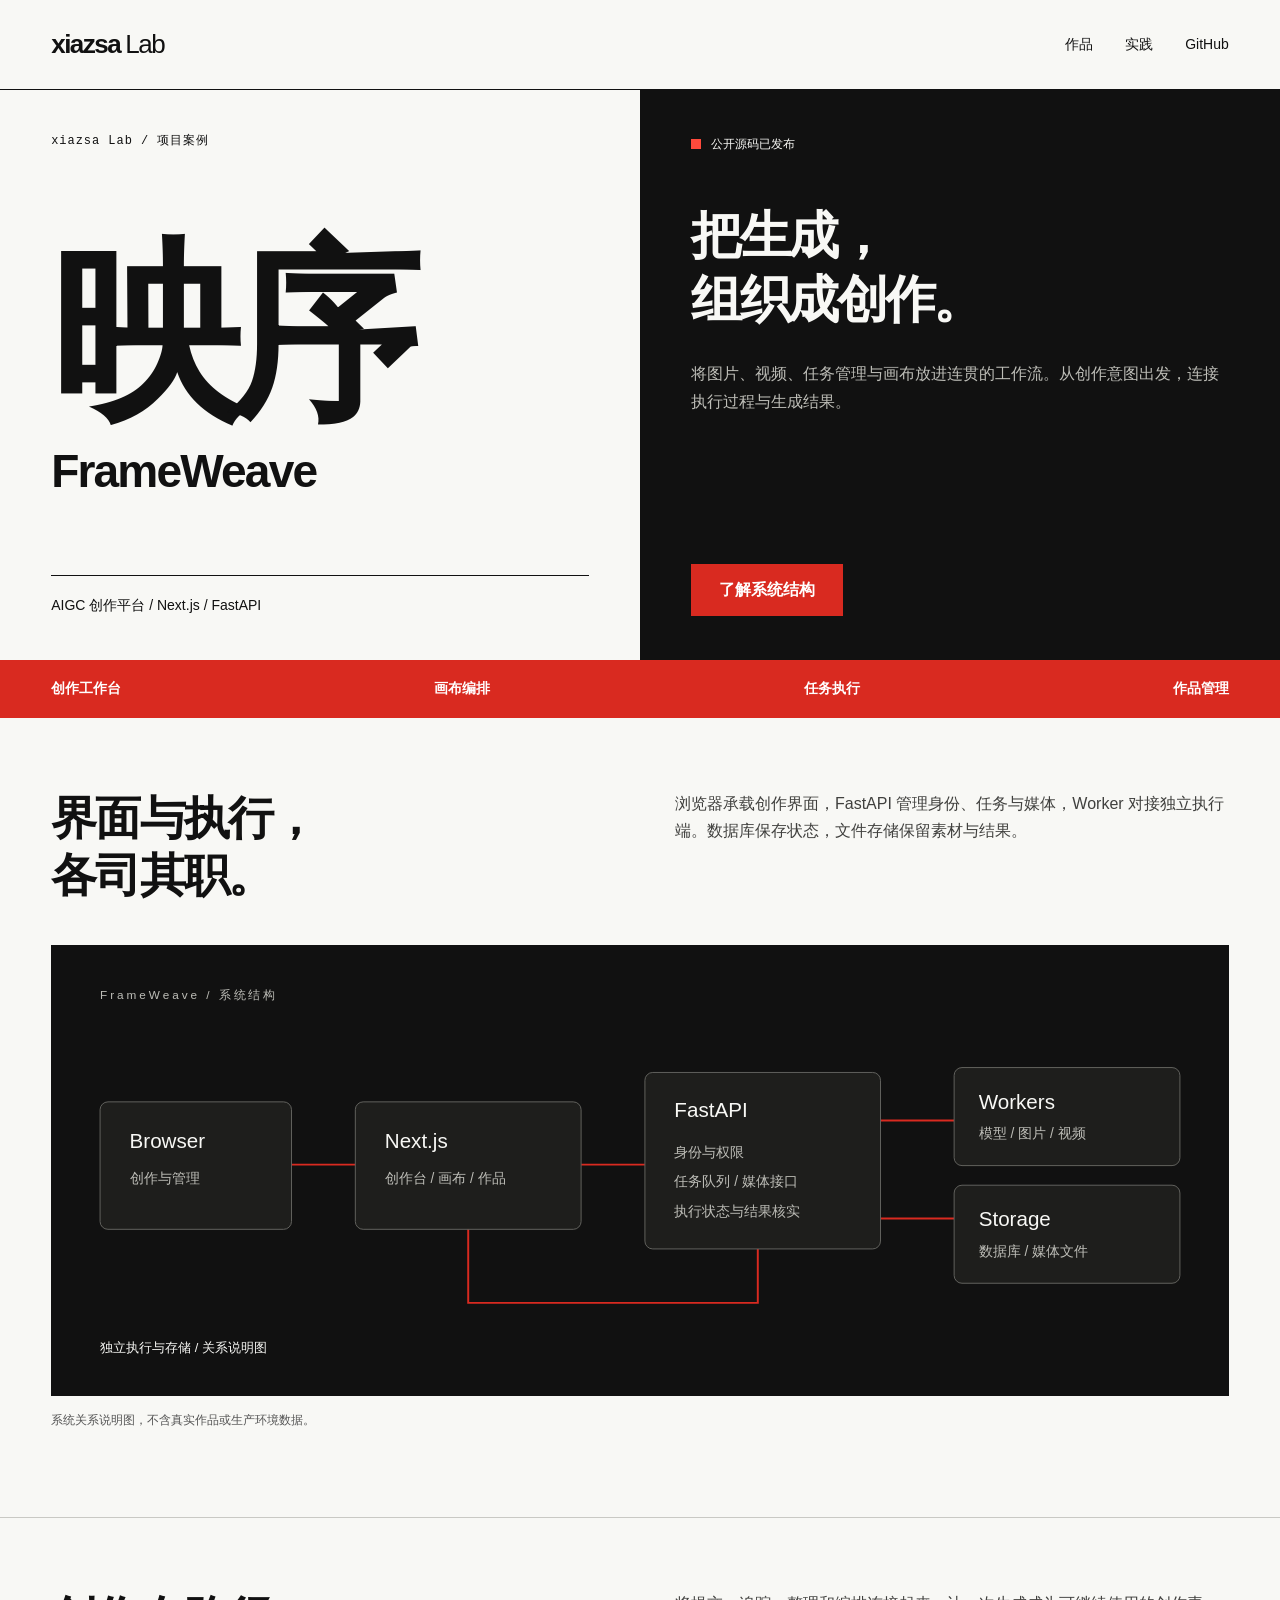
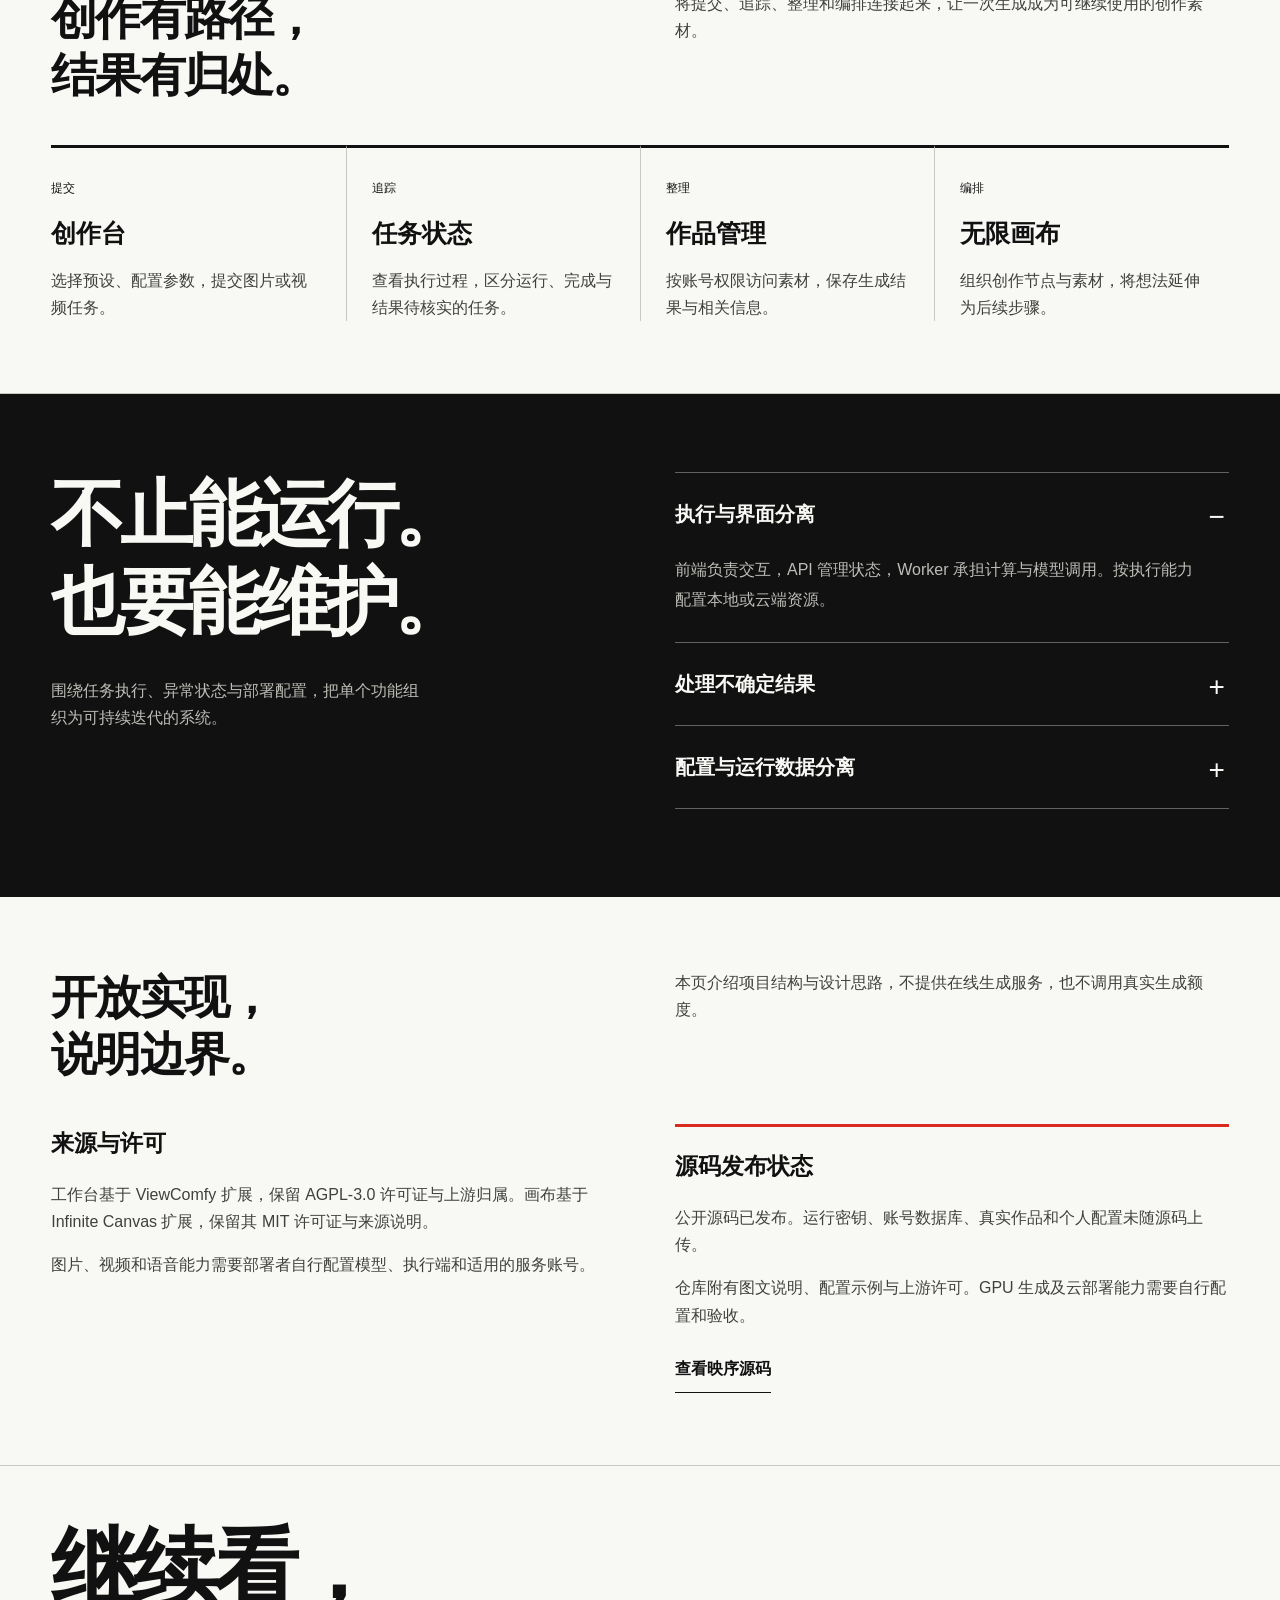
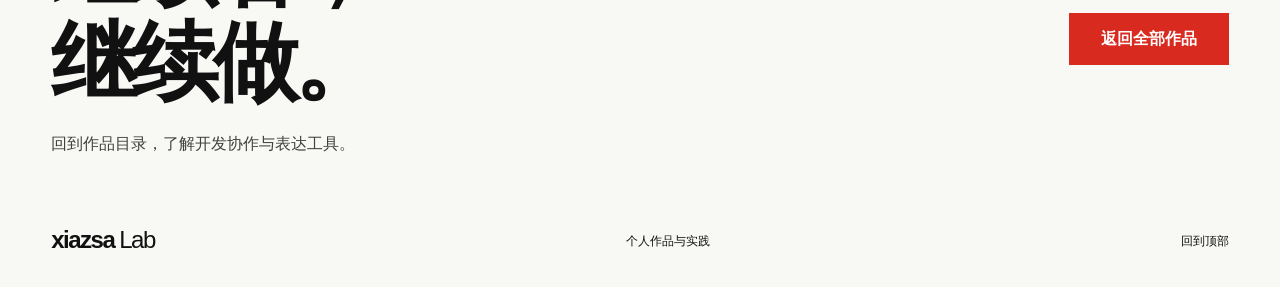
==== frameweave.html @ 294311ac "Build consistent black-and-white portfolio and FrameWeave case study" ====
<!doctype html><html lang="zh-CN"><head><meta charset="utf-8"><meta name="viewport" content="width=device-width,initial-scale=1"><title>映序 FrameWeave — xiazsa Lab</title><meta name="description" content="映序 FrameWeave：连接工作台、画布、任务队列与 Worker 的 AIGC 创作平台。"><meta name="theme-color" content="#111111"><link rel="icon" href="assets/mark.svg"><link rel="stylesheet" href="style.css"></head><body id="top"><a class="skip" href="#main">跳到项目正文</a><header><a class="brand" href="index.html" aria-label="xiazsa Lab 首页">xiazsa<span>Lab</span></a><nav aria-label="主导航"><a href="index.html#projects">作品</a><a href="index.html#practice">实践</a><a class="optional" href="https://github.com/xiazsa">GitHub</a></nav></header><main id="main">
<section class="case-hero"><div class="case-title"><div class="micro">xiazsa Lab / 项目案例</div><h1>映序<span>FrameWeave</span></h1><div class="case-facts">AIGC 创作平台 / Next.js / FastAPI</div></div><div class="case-copy"><div class="signal">公开源码已发布</div><h2>把生成，<br>组织成创作。</h2><p>将图片、视频、任务管理与画布放进连贯的工作流。从创作意图出发，连接执行过程与生成结果。</p><a class="cta" href="#architecture">了解系统结构</a></div></section>
<div class="ticker" aria-label="平台模块"><span>创作工作台</span><span>画布编排</span><span>任务执行</span><span>作品管理</span></div>
<section class="case-section" id="architecture"><div class="case-heading"><h2>界面与执行，<br>各司其职。</h2><p>浏览器承载创作界面，FastAPI 管理身份、任务与媒体，Worker 对接独立执行端。数据库保存状态，文件存储保留素材与结果。</p></div><figure class="architecture"><img src="assets/architecture.svg" width="1200" height="460" alt="浏览器与工作台连接 FastAPI；API 管理身份和任务，独立 Worker 执行生成，数据库与文件保存状态和结果。"><div class="architecture-mobile"><strong>浏览器与工作台</strong><span>创作交互</span><strong>FastAPI</strong><span>身份权限、任务状态与媒体接口</span><strong>Worker</strong><span>独立执行生成任务</span><strong>数据库与文件存储</strong><span>保存状态、素材与结果</span></div><figcaption>系统关系说明图，不含真实作品或生产环境数据。</figcaption></figure></section>
<section class="case-section"><div class="case-heading"><h2>创作有路径，<br>结果有归处。</h2><p>将提交、追踪、整理和编排连接起来，让一次生成成为可继续使用的创作素材。</p></div><div class="flow"><article><small>提交</small><h3>创作台</h3><p>选择预设、配置参数，提交图片或视频任务。</p></article><article><small>追踪</small><h3>任务状态</h3><p>查看执行过程，区分运行、完成与结果待核实的任务。</p></article><article><small>整理</small><h3>作品管理</h3><p>按账号权限访问素材，保存生成结果与相关信息。</p></article><article><small>编排</small><h3>无限画布</h3><p>组织创作节点与素材，将想法延伸为后续步骤。</p></article></div></section>
<section class="practice" id="practice"><div><h2>不止能运行。<br>也要能维护。</h2><p class="intro">围绕任务执行、异常状态与部署配置，把单个功能组织为可持续迭代的系统。</p></div><div class="practice-list"><details open><summary>执行与界面分离</summary><p>前端负责交互，API 管理状态，Worker 承担计算与模型调用。按执行能力配置本地或云端资源。</p></details><details><summary>处理不确定结果</summary><p>网络中断不代表任务没有执行。对于结果不明确的任务，保留状态供核实，避免盲目重复生成。</p></details><details><summary>配置与运行数据分离</summary><p>以独立配置、数据库与素材存储建立平台实例。公开源代码不携带生产环境的密钥、账号或真实作品。</p></details></div></section>
<section class="case-section"><div class="case-heading"><h2>开放实现，<br>说明边界。</h2><p>本页介绍项目结构与设计思路，不提供在线生成服务，也不调用真实生成额度。</p></div><div class="scope"><div><h3>来源与许可</h3><p>工作台基于 ViewComfy 扩展，保留 AGPL-3.0 许可证与上游归属。画布基于 Infinite Canvas 扩展，保留其 MIT 许可证与来源说明。</p><p>图片、视频和语音能力需要部署者自行配置模型、执行端和适用的服务账号。</p></div><div class="notice"><h3>源码发布状态</h3><p>公开源码已发布。运行密钥、账号数据库、真实作品和个人配置未随源码上传。</p><p>仓库附有图文说明、配置示例与上游许可。GPU 生成及云部署能力需要自行配置和验收。</p><a class="project-link" href="https://github.com/xiazsa/frameweave">查看映序源码</a></div></div></section>
<section class="contact"><div class="contact-top"><div><h2>继续看，<br>继续做。</h2><p>回到作品目录，了解开发协作与表达工具。</p></div><a class="cta" href="index.html#projects">返回全部作品</a></div></section></main><footer class="case-footer"><a class="brand" href="index.html">xiazsa<span>Lab</span></a><span>个人作品与实践</span><a href="#top">回到顶部</a></footer></body></html>
---- style.css ----
:root{--ink:#111;--paper:#f8f8f5;--red:#d92a20;--rule:#c9c9c4}*{box-sizing:border-box}html{scroll-behavior:smooth;scroll-padding-top:20px}body{margin:0;background:var(--paper);color:var(--ink);font-family:Arial,"Microsoft YaHei","PingFang SC",sans-serif;font-size:16px;line-height:1.7}a{color:inherit;text-decoration:none}button,summary,a{-webkit-tap-highlight-color:transparent}a:focus-visible,summary:focus-visible{outline:3px solid var(--red);outline-offset:5px}a:hover{text-decoration:underline;text-underline-offset:5px}::selection{background:var(--red);color:#fff}.skip{position:absolute;top:-100px;left:16px;background:#fff;padding:12px;z-index:10}.skip:focus{top:10px}header{display:flex;align-items:center;justify-content:space-between;height:90px;padding:0 4%;border-bottom:1px solid var(--ink)}.brand{font-size:26px;letter-spacing:-1.5px;font-weight:800;display:flex;align-items:center;min-height:44px}.brand span{font-weight:400;margin-left:5px}nav{display:flex;gap:32px}nav a{display:flex;align-items:center;min-height:44px;font-size:14px}.hero{display:grid;grid-template-columns:1fr 1fr;min-height:650px}.hero-word{position:relative;padding:34px 8% 42px;display:flex;flex-direction:column;justify-content:space-between}.micro{font:12px/1.5 Consolas,monospace;letter-spacing:.08em}.hero-word h1{font-size:clamp(120px,21vw,315px);line-height:1.05;letter-spacing:-.095em;margin:22px 0 16px;font-weight:900;white-space:nowrap;transform:translateX(-.025em)}.hero-word .caption{display:flex;justify-content:space-between;border-top:1px solid var(--ink);padding-top:18px;font-size:14px}.hero-copy{background:var(--ink);color:var(--paper);padding:36px 8% 42px;display:flex;flex-direction:column;align-items:flex-start}.signal{display:flex;align-items:center;gap:10px;font-size:12px}.signal::before{content:"";width:10px;height:10px;background:#ff4a3c}.hero-copy h2{font-size:clamp(42px,5.8vw,88px);letter-spacing:-.06em;line-height:1.13;margin:70px 0 30px;font-weight:800}.hero-copy h2 span{display:block}.hero-copy p{max-width:390px;color:#bdbdb7;line-height:1.9;margin:0 0 30px}.cta{display:inline-flex;align-items:center;justify-content:center;min-height:52px;padding:10px 28px;background:var(--red);color:white;font-weight:700;margin-top:auto}.cta:hover{background:#bb2017;text-decoration:none}.ticker{background:var(--red);color:white;display:flex;justify-content:space-between;gap:20px;padding:17px 4%;font-weight:700;font-size:14px}.projects{padding:76px 4% 90px}.section-top{display:flex;align-items:baseline;justify-content:space-between;gap:20px;margin-bottom:45px}.section-top h2{font-size:42px;letter-spacing:-.04em;line-height:1.2;margin:0}.section-top p{font-size:14px;margin:0}.project-grid{display:grid;grid-template-columns:repeat(3,minmax(0,1fr))}.project{padding:28px 30px 0;border-top:3px solid var(--ink);border-right:1px solid var(--rule);display:flex;flex-direction:column;align-items:flex-start}.project:first-child{padding-left:0}.project:last-child{border-right:0;padding-right:0}.category{font-size:12px;min-height:25px}.project h3{font-size:clamp(26px,3.2vw,47px);line-height:1.12;letter-spacing:-.055em;margin:35px 0 28px;min-height:106px;overflow-wrap:anywhere}.project h3 small{display:block;font-size:21px;letter-spacing:-.03em;line-height:1.8}.project>p{margin:0 0 26px;min-height:110px;max-width:360px;color:#40403e}.meta{font:12px/1.7 Consolas,monospace;margin-bottom:20px}.project-link{display:inline-flex;align-items:center;min-height:48px;border-bottom:1px solid var(--ink);font-weight:700;margin-top:auto}.note{font-size:12px;color:#65655f;padding-top:13px;margin:0;min-height:34px}.practice{display:grid;grid-template-columns:1fr 1fr;background:var(--ink);color:var(--paper);padding:76px 4% 88px;gap:70px}.practice h2{font-size:clamp(40px,5.7vw,80px);line-height:1.2;letter-spacing:-.06em;margin:0 0 32px}.practice .intro{max-width:380px;color:#bdbdb7;margin:0}.practice-list{padding-top:2px}details{border-top:1px solid #62625e}details:last-child{border-bottom:1px solid #62625e}summary{list-style:none;cursor:pointer;padding:24px 40px 24px 0;min-height:68px;position:relative;font-size:20px;font-weight:700}summary::-webkit-details-marker{display:none}summary::after{content:"+";position:absolute;right:4px;top:20px;font-size:28px;font-weight:400}details[open] summary::after{content:"−"}details p{color:#bdbdb7;line-height:1.9;margin:0 30px 26px 0}.opensource{padding:75px 4% 82px;display:grid;grid-template-columns:1fr 1fr;gap:70px;border-bottom:1px solid var(--ink)}.opensource h2{font-size:42px;line-height:1.2;letter-spacing:-.04em;margin:0 0 25px}.opensource p{max-width:480px;color:#40403e;margin:0}.fork-note{border-left:4px solid var(--red);padding-left:28px}.fork-note h3{font-size:22px;margin:0 0 14px}.fork-note a{display:inline-flex;align-items:center;min-height:44px;margin-top:16px;font-weight:700;border-bottom:1px solid var(--ink)}.contact{padding:55px 4% 38px}.contact-top{display:flex;align-items:center;justify-content:space-between;gap:30px}.contact h2{font-size:clamp(40px,6.7vw,96px);line-height:1.1;letter-spacing:-.06em;margin:0 0 20px}.contact p{margin:0;color:#40403e}.contact .cta{margin:0;min-width:160px}footer{display:flex;justify-content:space-between;gap:20px;margin-top:70px;padding-top:20px;border-top:1px solid var(--rule);font-size:12px}footer a{display:inline-flex;align-items:center;min-height:44px}footer span{display:flex;align-items:center}
@media(min-width:1600px){body{max-width:1800px;margin:auto;border-left:1px solid var(--rule);border-right:1px solid var(--rule)}}
@media(max-width:850px){header{height:76px;padding:0 24px}nav{gap:20px}.hero{min-height:540px}.hero-word{padding:28px 24px 30px}.hero-copy{padding:28px 24px 30px}.hero-copy h2{margin-top:55px}.hero-word .caption{font-size:12px}.hero-copy p{font-size:16px}.projects{padding:60px 24px}.project{padding-right:20px;padding-left:20px}.project h3{font-size:31px}.project>p{min-height:165px}.practice,.opensource{padding:60px 24px;gap:35px}.contact{padding:50px 24px 25px}.section-top h2,.opensource h2{font-size:36px}}
@media(max-width:600px){header{height:auto;min-height:75px;flex-wrap:wrap;gap:0;padding:12px 20px}.brand{font-size:24px}nav{gap:18px}nav a{font-size:12px}nav .optional{display:none}.hero{grid-template-columns:1fr;min-height:0}.hero-word{padding:25px 20px 23px;min-height:305px}.hero-word h1{font-size:clamp(140px,43vw,240px);margin:20px 0 22px;letter-spacing:-.07em;line-height:1}.hero-copy{padding:26px 20px 32px}.hero-copy h2{font-size:49px;line-height:1.16;margin:25px 0 24px}.hero-copy h2 span{display:block}.hero-copy p{margin-bottom:25px}.hero-copy .cta{width:100%}.ticker{padding:14px 20px;font-size:12px}.ticker span:last-child{display:none}.projects{padding:48px 20px 50px}.section-top{display:block;margin-bottom:28px}.section-top h2{font-size:34px;margin-bottom:12px}.project-grid{grid-template-columns:1fr}.project,.project:first-child,.project:last-child{padding:23px 0 28px;border-right:0}.project h3{font-size:43px;margin:22px 0;min-height:0}.project h3 small{font-size:20px}.project>p{min-height:0;margin-bottom:20px}.project-link{margin-top:0}.note{min-height:0}.practice,.opensource{grid-template-columns:1fr;padding:48px 20px;gap:35px}.practice h2{font-size:46px}.practice .intro{max-width:none}.opensource h2{font-size:34px}.fork-note{padding-left:20px}.contact{padding:48px 20px 20px}.contact-top{align-items:flex-start;flex-direction:column}.contact h2{font-size:48px}.contact .cta{width:100%}footer{margin-top:45px;align-items:flex-start}footer span{max-width:190px;min-height:44px}.section-top p{font-size:14px}}
@media(prefers-reduced-motion:reduce){html{scroll-behavior:auto}}

/* Shared project page uses the same typography, color and spacing tokens. */
.case-hero{display:grid;grid-template-columns:1fr 1fr;min-height:570px}.case-title{padding:42px 8%;display:flex;flex-direction:column;justify-content:space-between}.case-title h1{font-size:clamp(90px,15vw,210px);letter-spacing:-.08em;line-height:1.05;margin:42px 0 25px}.case-title h1 span{display:block;font-size:clamp(27px,3.6vw,52px);letter-spacing:-.04em;line-height:1.6}.case-copy{padding:44px 8%;background:var(--ink);color:var(--paper);display:flex;flex-direction:column;align-items:flex-start}.case-copy h2{font-size:clamp(34px,4vw,60px);letter-spacing:-.05em;line-height:1.25;margin:50px 0 28px}.case-copy p{color:#bdbdb7;max-width:33em;margin:0 0 30px}.case-section{padding:72px 4%;border-bottom:1px solid var(--rule)}.case-heading{display:grid;grid-template-columns:1fr 1fr;gap:70px;margin-bottom:40px}.case-heading h2{font-size:clamp(32px,3.6vw,52px);line-height:1.25;letter-spacing:-.04em;margin:0}.case-heading p{margin:0;max-width:36em;color:#40403e}.architecture{margin:0}.architecture img{display:block;width:100%;height:auto}.architecture figcaption{font-size:12px;color:#555;padding:14px 0}.flow{display:grid;grid-template-columns:repeat(4,1fr);gap:0}.flow article{border-top:3px solid var(--ink);padding:25px 25px 0 0}.flow article+article{padding-left:25px;border-left:1px solid var(--rule)}.flow h3{font-size:25px;margin:12px 0}.flow p{color:#40403e;margin:0}.flow small{font-size:12px}.scope{display:grid;grid-template-columns:1fr 1fr;gap:70px}.scope h3{font-size:23px;margin:0 0 18px}.scope p{color:#40403e}.notice{border-top:3px solid var(--red);padding-top:20px}.case-footer{margin:0;padding:24px 4%;border-top:0}.case-footer .brand{font-size:24px}.case-facts{font-size:14px;border-top:1px solid var(--ink);padding-top:18px}.project>.note{min-height:0;font-size:12px}
@media(max-width:850px){.case-section{padding:55px 24px}.case-heading,.scope{gap:35px}.flow{grid-template-columns:repeat(2,1fr);row-gap:30px}.flow article:nth-child(3){border-left:0;padding-left:0}.case-title,.case-copy{padding:32px 24px}}
@media(max-width:600px){.case-hero{grid-template-columns:1fr;min-height:0}.case-title,.case-copy{padding:28px 20px}.case-title h1{font-size:110px;margin:30px 0}.case-title h1 span{font-size:36px}.case-copy h2{font-size:40px;margin:25px 0}.case-copy .cta{width:100%}.case-heading,.scope{grid-template-columns:1fr;gap:20px}.case-section{padding:48px 20px}.flow{grid-template-columns:1fr;gap:25px}.flow article,.flow article+article{padding:20px 0 0;border-left:0}.case-footer{padding:20px;flex-wrap:wrap}.case-heading h2{font-size:34px}.case-facts{font-size:14px}}
.architecture-mobile{display:none}@media(max-width:600px){.architecture>img{display:none}.architecture-mobile{display:flex;flex-direction:column;background:var(--ink);color:var(--paper);padding:24px;gap:6px}.architecture-mobile strong{font-size:20px;border-top:1px solid #62625e;padding-top:18px;margin-top:12px}.architecture-mobile strong:first-child{margin-top:0;border-top:3px solid var(--red)}.architecture-mobile span{font-size:16px;color:#bdbdb7;padding-bottom:10px}}
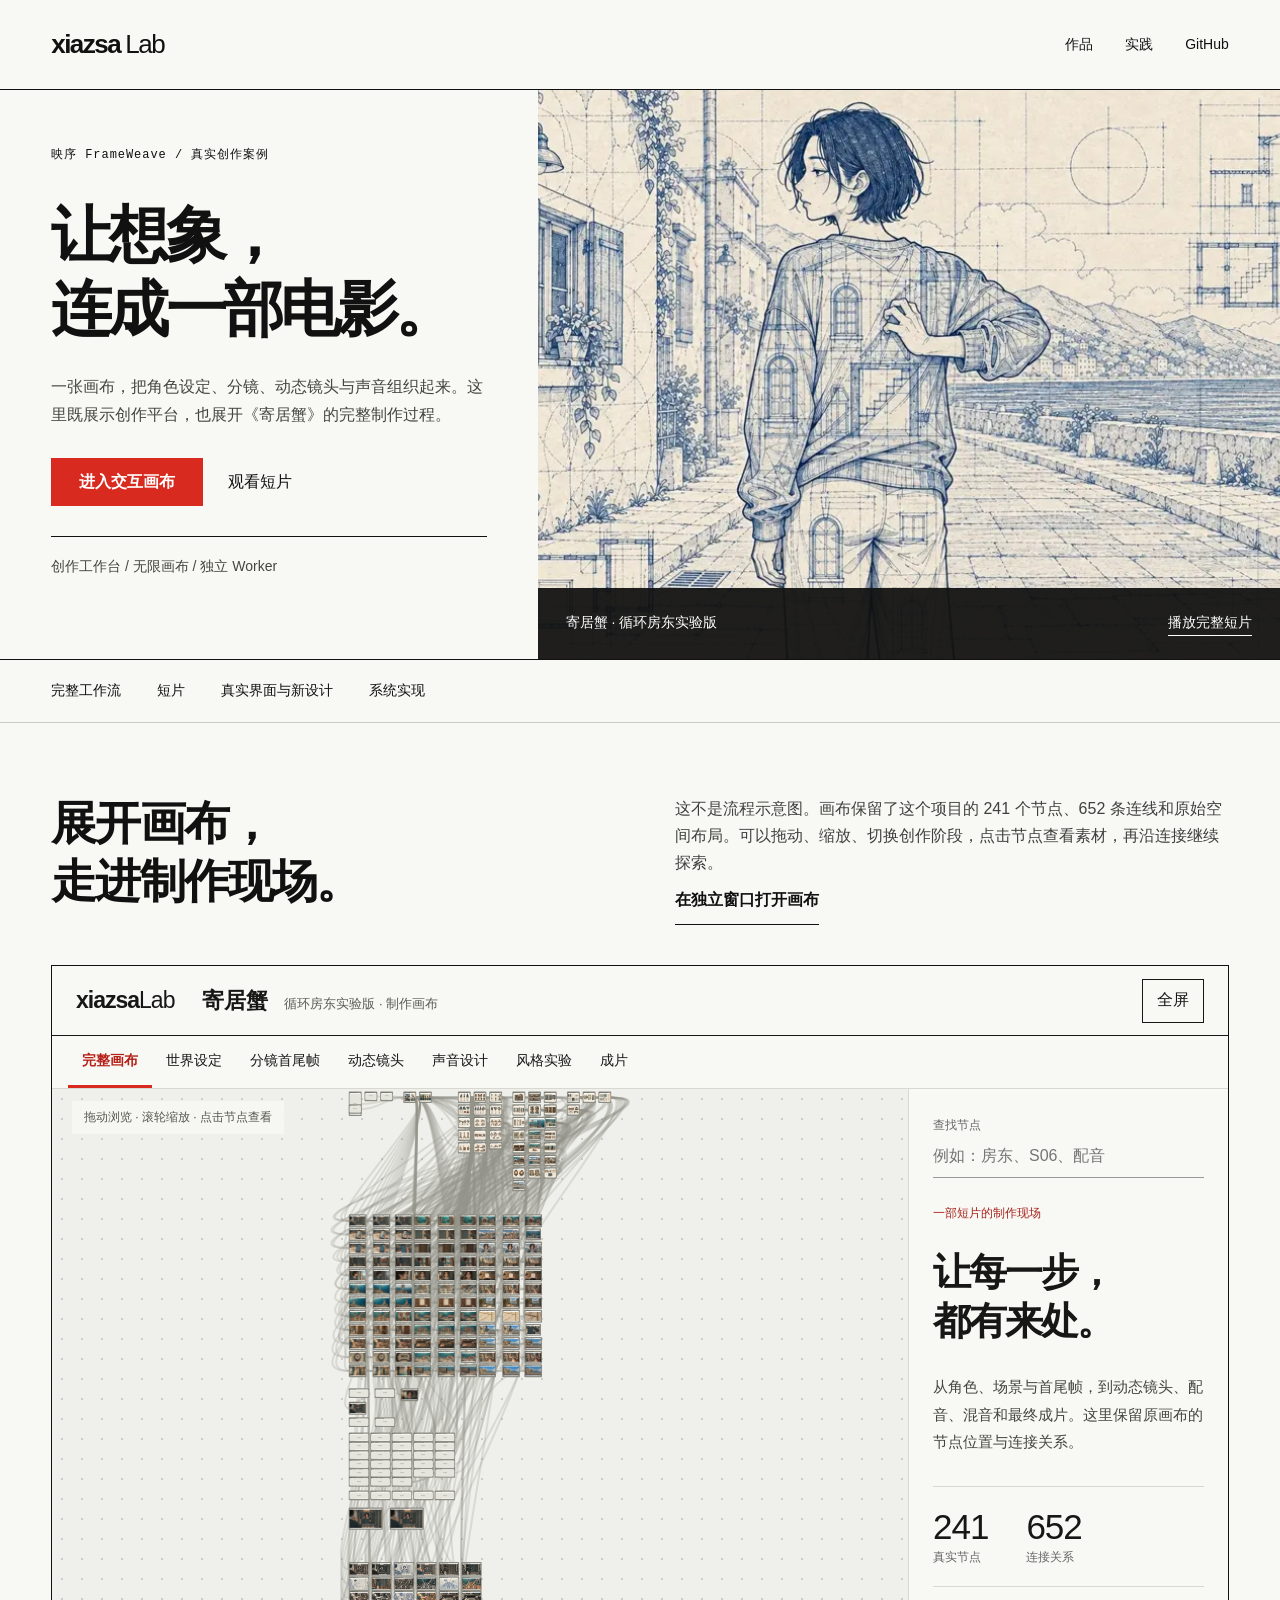
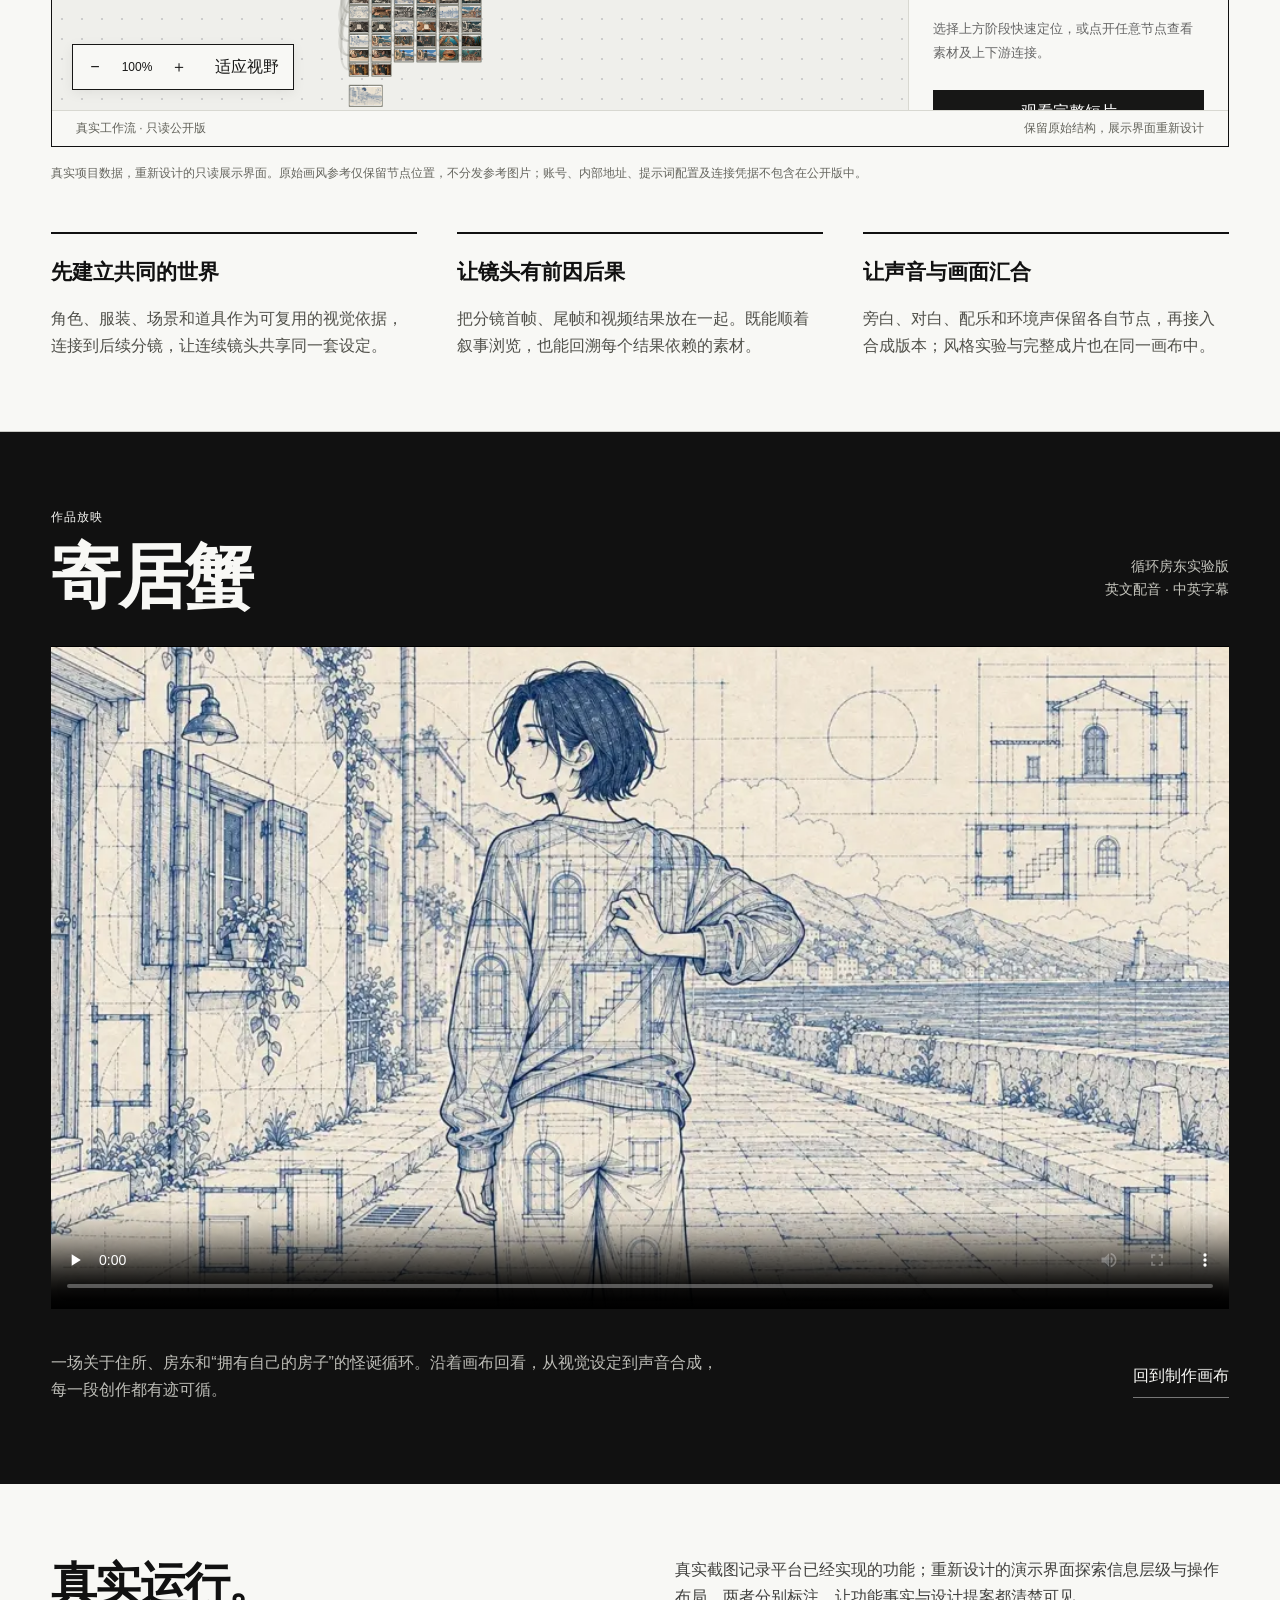
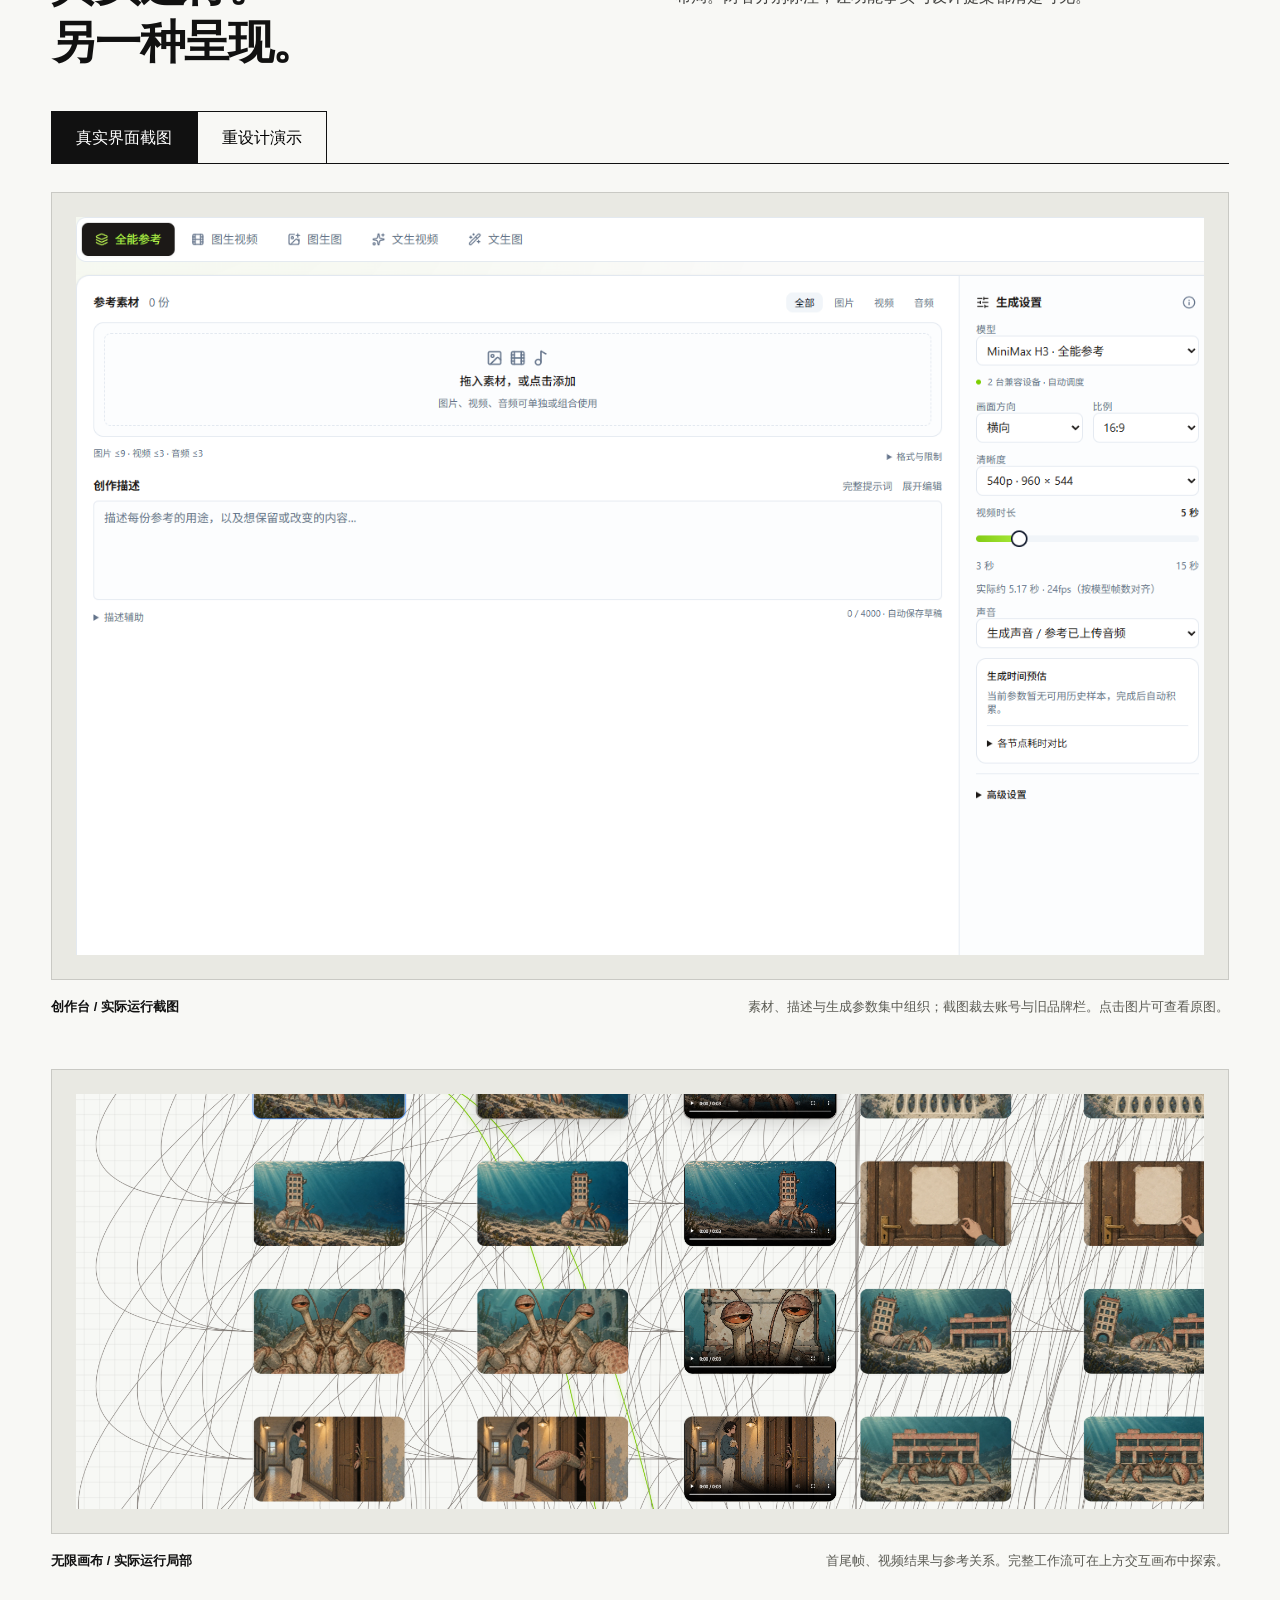
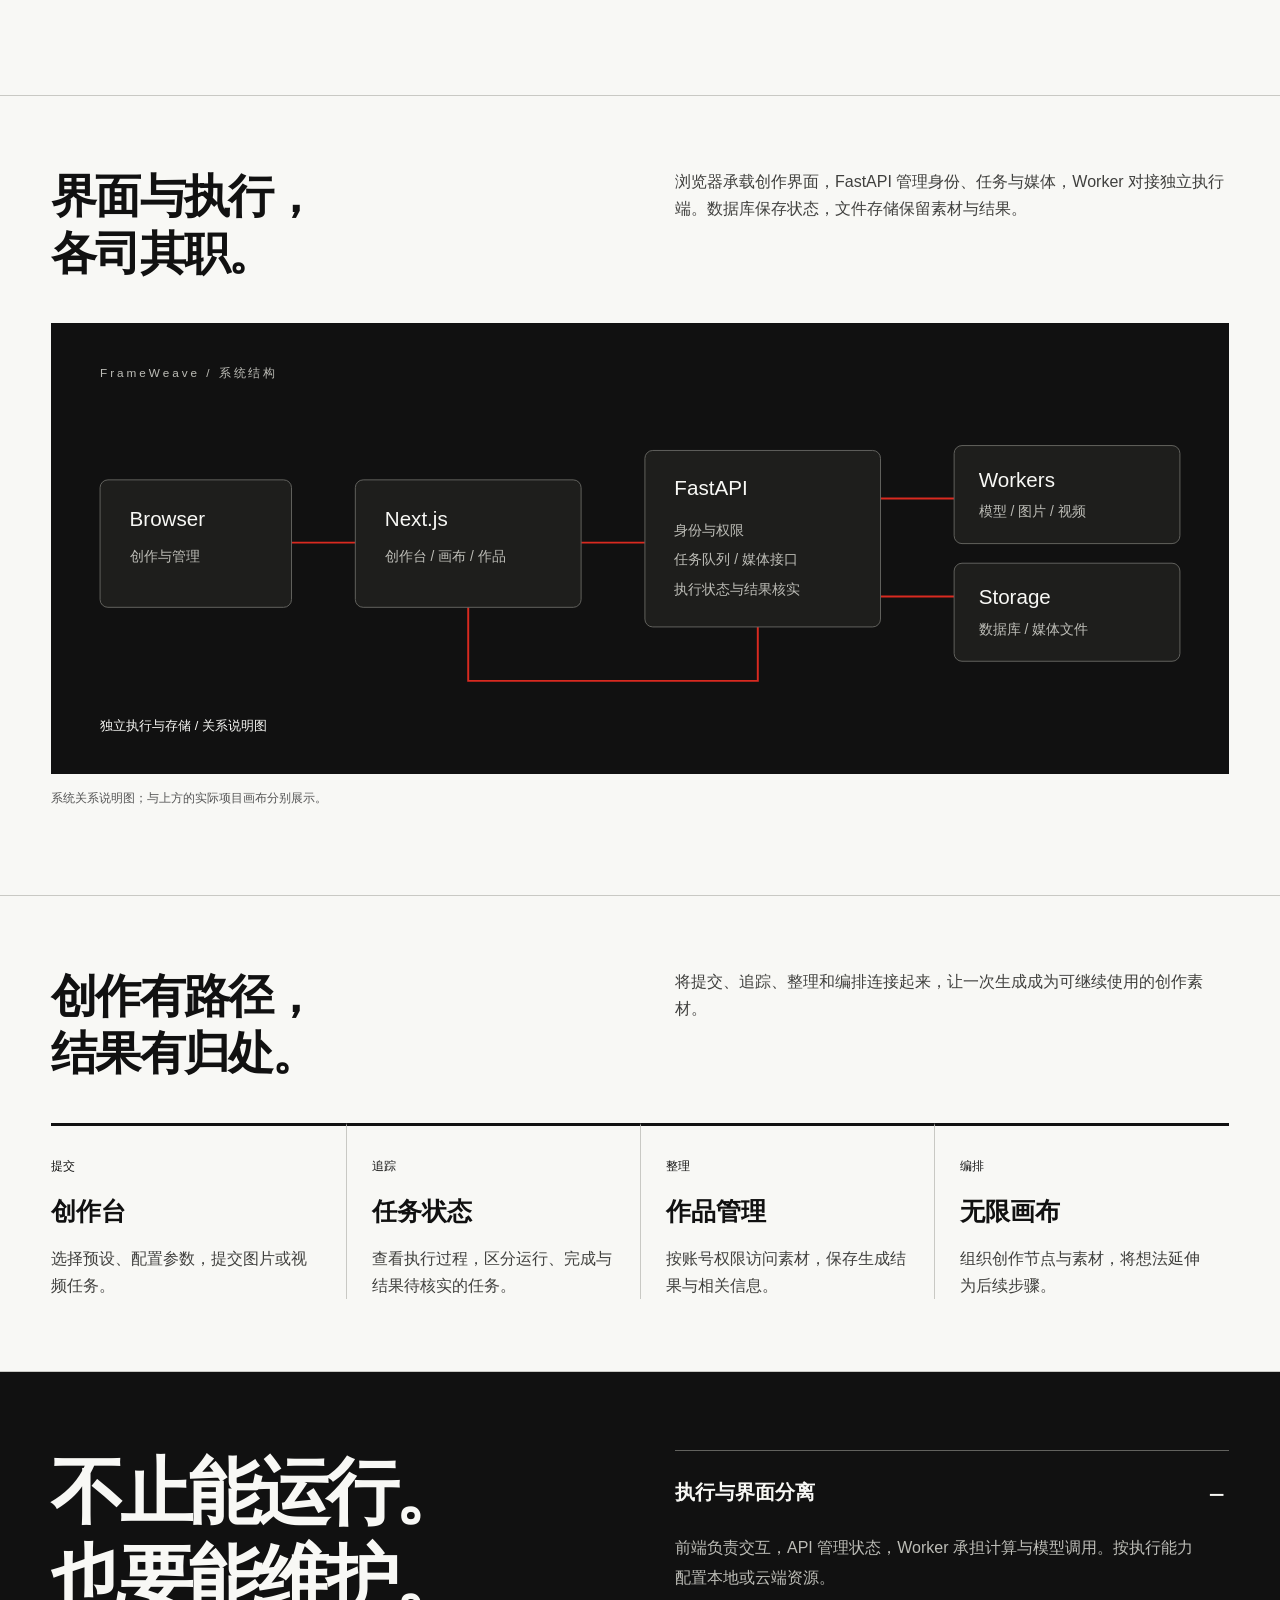
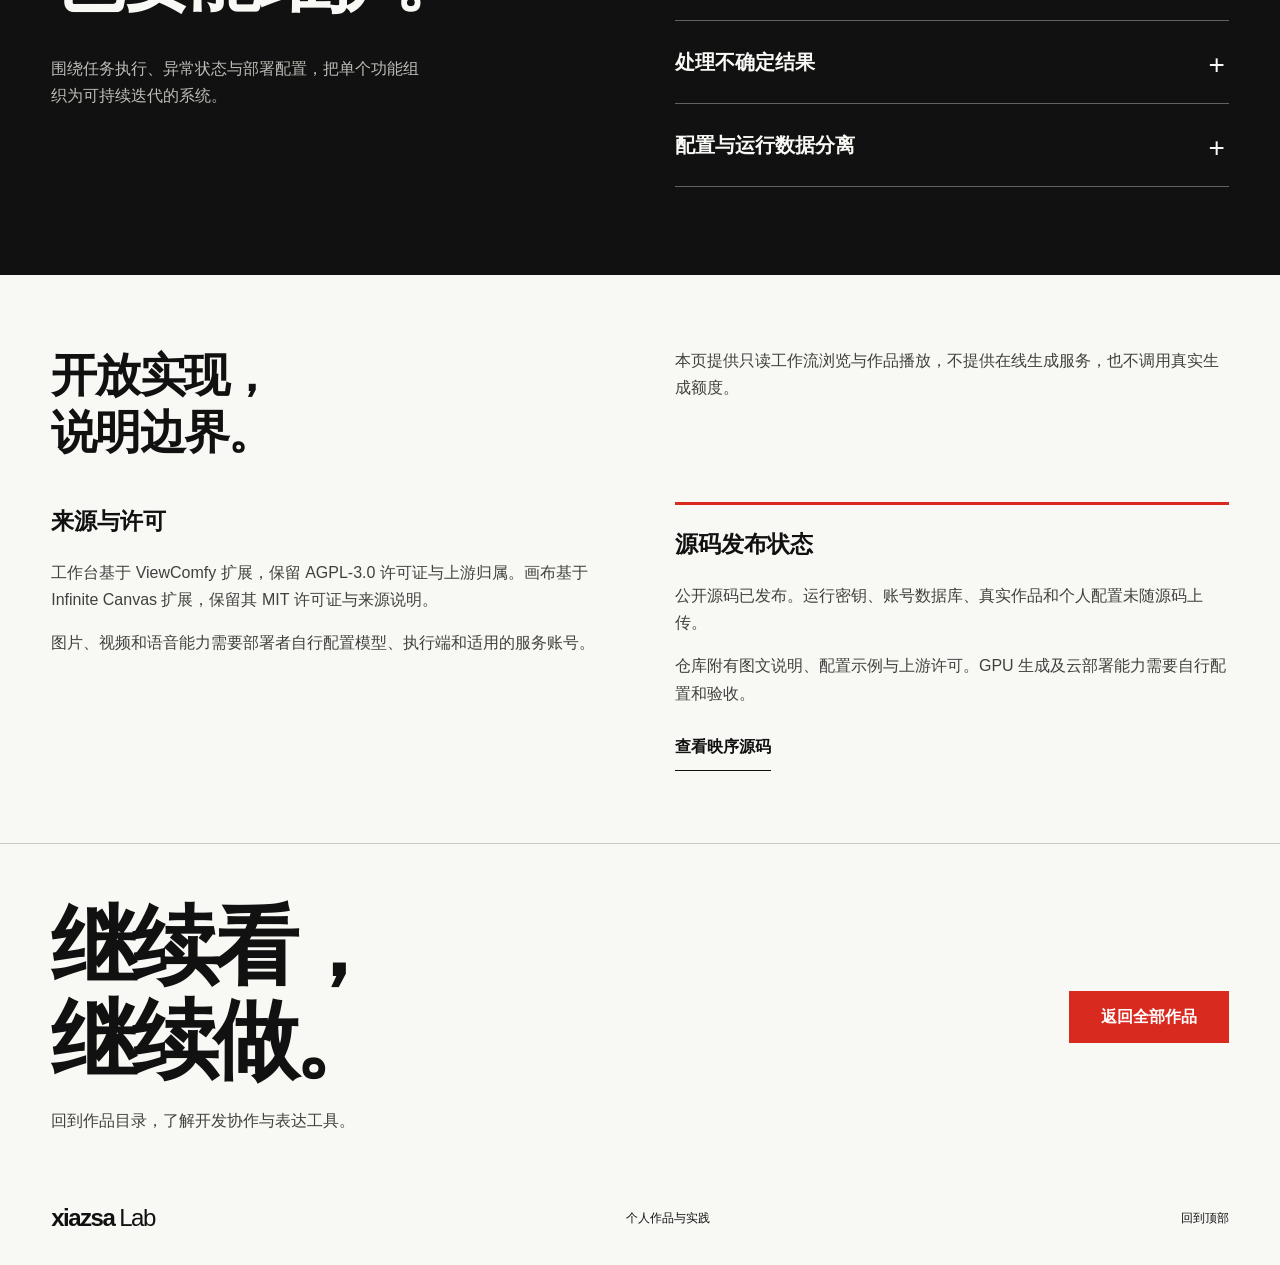
==== commit 443093bf: "Add interactive production canvas and film showcase" ====
--- a/frameweave.html
+++ b/frameweave.html
@@ -1,10 +1,13 @@
-<!doctype html><html lang="zh-CN"><head><meta charset="utf-8"><meta name="viewport" content="width=device-width,initial-scale=1"><title>映序 FrameWeave — xiazsa Lab</title><meta name="description" content="映序 FrameWeave：连接工作台、画布、任务队列与 Worker 的 AIGC 创作平台。"><meta name="theme-color" content="#111111"><link rel="icon" href="assets/mark.svg"><link rel="stylesheet" href="style.css"></head><body id="top"><a class="skip" href="#main">跳到项目正文</a><header><a class="brand" href="index.html" aria-label="xiazsa Lab 首页">xiazsa<span>Lab</span></a><nav aria-label="主导航"><a href="index.html#projects">作品</a><a href="index.html#practice">实践</a><a class="optional" href="https://github.com/xiazsa">GitHub</a></nav></header><main id="main">
-<section class="case-hero"><div class="case-title"><div class="micro">xiazsa Lab / 项目案例</div><h1>映序<span>FrameWeave</span></h1><div class="case-facts">AIGC 创作平台 / Next.js / FastAPI</div></div><div class="case-copy"><div class="signal">公开源码已发布</div><h2>把生成，<br>组织成创作。</h2><p>将图片、视频、任务管理与画布放进连贯的工作流。从创作意图出发，连接执行过程与生成结果。</p><a class="cta" href="#architecture">了解系统结构</a></div></section>
-<div class="ticker" aria-label="平台模块"><span>创作工作台</span><span>画布编排</span><span>任务执行</span><span>作品管理</span></div>
-<section class="case-section" id="architecture"><div class="case-heading"><h2>界面与执行，<br>各司其职。</h2><p>浏览器承载创作界面，FastAPI 管理身份、任务与媒体，Worker 对接独立执行端。数据库保存状态，文件存储保留素材与结果。</p></div><figure class="architecture"><img src="assets/architecture.svg" width="1200" height="460" alt="浏览器与工作台连接 FastAPI；API 管理身份和任务，独立 Worker 执行生成，数据库与文件保存状态和结果。"><div class="architecture-mobile"><strong>浏览器与工作台</strong><span>创作交互</span><strong>FastAPI</strong><span>身份权限、任务状态与媒体接口</span><strong>Worker</strong><span>独立执行生成任务</span><strong>数据库与文件存储</strong><span>保存状态、素材与结果</span></div><figcaption>系统关系说明图，不含真实作品或生产环境数据。</figcaption></figure></section>
+<!doctype html><html lang="zh-CN"><head><meta charset="utf-8"><meta name="viewport" content="width=device-width,initial-scale=1"><title>映序 FrameWeave — xiazsa Lab</title><meta name="description" content="映序 FrameWeave：连接工作台、画布、任务队列与 Worker 的 AIGC 创作平台。"><meta name="theme-color" content="#111111"><link rel="icon" href="assets/mark.svg"><link rel="stylesheet" href="style.css"><link rel="canonical" href="https://xiazongchi.fun/frameweave.html"><meta property="og:url" content="https://xiazongchi.fun/frameweave.html"></head><body id="top"><a class="skip" href="#main">跳到项目正文</a><header><a class="brand" href="index.html" aria-label="xiazsa Lab 首页">xiazsa<span>Lab</span></a><nav aria-label="主导航"><a href="index.html#projects">作品</a><a href="index.html#practice">实践</a><a class="optional" href="https://github.com/xiazsa">GitHub</a></nav></header><main id="main">
+<section class="feature-hero"><div class="feature-intro"><p class="micro">映序 FrameWeave / 真实创作案例</p><h1>让想象，<br>连成一部电影。</h1><p>一张画布，把角色设定、分镜、动态镜头与声音组织起来。这里既展示创作平台，也展开《寄居蟹》的完整制作过程。</p><div class="feature-links"><a class="cta" href="#workflow">进入交互画布</a><a href="#film">观看短片</a></div><p class="case-facts">创作工作台 / 无限画布 / 独立 Worker</p></div><a class="hero-still" href="#film"><img src="assets/workflow/240.webp" width="1000" height="562" alt="寄居蟹短片中以建筑蓝图风格呈现的主角"><span>寄居蟹 · 循环房东实验版 <b>播放完整短片</b></span></a></section>
+<nav class="case-anchor" aria-label="案例章节"><a href="#workflow">完整工作流</a><a href="#film">短片</a><a href="#interface">真实界面与新设计</a><a href="#architecture">系统实现</a></nav>
+<section class="case-section workflow-section" id="workflow"><div class="case-heading"><h2>展开画布，<br>走进制作现场。</h2><div><p>这不是流程示意图。画布保留了这个项目的 241 个节点、652 条连线和原始空间布局。可以拖动、缩放、切换创作阶段，点击节点查看素材，再沿连接继续探索。</p><a class="project-link" href="workflow.html" target="_blank" rel="noopener">在独立窗口打开画布</a></div></div><div class="canvas-embed"><iframe src="workflow.html" title="寄居蟹完整制作工作流，可缩放、拖动及浏览节点" loading="lazy" allow="fullscreen" allowfullscreen></iframe></div><p class="media-caption">真实项目数据，重新设计的只读展示界面。原始画风参考仅保留节点位置，不分发参考图片；账号、内部地址、提示词配置及连接凭据不包含在公开版中。</p><div class="workflow-story"><article><h3>先建立共同的世界</h3><p>角色、服装、场景和道具作为可复用的视觉依据，连接到后续分镜，让连续镜头共享同一套设定。</p></article><article><h3>让镜头有前因后果</h3><p>把分镜首帧、尾帧和视频结果放在一起。既能顺着叙事浏览，也能回溯每个结果依赖的素材。</p></article><article><h3>让声音与画面汇合</h3><p>旁白、对白、配乐和环境声保留各自节点，再接入合成版本；风格实验与完整成片也在同一画布中。</p></article></div></section>
+<section class="film-section" id="film"><div class="film-heading"><div><p class="micro">作品放映</p><h2>寄居蟹</h2></div><p>循环房东实验版<br>英文配音 · 中英字幕</p></div><video class="feature-film" controls playsinline preload="none" poster="assets/workflow/240.webp"><source src="assets/workflow/240.mp4" type="video/mp4">你的浏览器不支持内嵌视频，请<a href="assets/workflow/240.mp4">打开短片</a>。</video><div class="film-bottom"><p>一场关于住所、房东和“拥有自己的房子”的怪诞循环。沿着画布回看，从视觉设定到声音合成，每一段创作都有迹可循。</p><a href="#workflow">回到制作画布</a></div></section>
+<section class="case-section" id="interface"><div class="case-heading"><h2>真实运行。<br>另一种呈现。</h2><p>真实截图记录平台已经实现的功能；重新设计的演示界面探索信息层级与操作布局。两者分别标注，让功能事实与设计提案都清楚可见。</p></div><div class="view-switch" role="group" aria-label="选择界面视图"><button data-view="real" aria-pressed="true">真实界面截图</button><button data-view="design" aria-pressed="false">重设计演示</button></div><div id="view-real"><figure class="screen-figure"><a href="assets/screens/frameweave-real.png" target="_blank" rel="noopener"><img src="assets/screens/frameweave-real.png" width="1361" height="890" loading="lazy" alt="真实创作台截图：全能参考素材区、创作描述、模型、比例、清晰度、时长和声音设置"></a><figcaption><strong>创作台 / 实际运行截图</strong><span>素材、描述与生成参数集中组织；截图裁去账号与旧品牌栏。点击图片可查看原图。</span></figcaption></figure><figure class="screen-figure"><a href="assets/screens/canvas-real.png" target="_blank" rel="noopener"><img src="assets/screens/canvas-real.png" width="2120" height="780" loading="lazy" alt="真实工作流局部：分镜图片、视频节点和参考连接"></a><figcaption><strong>无限画布 / 实际运行局部</strong><span>首尾帧、视频结果与参考关系。完整工作流可在上方交互画布中探索。</span></figcaption></figure></div><div id="view-design" hidden><div class="concept-ui"><div class="concept-header"><strong>映序 FrameWeave</strong><span>界面设计演示 · 示例数据</span></div><div class="concept-body"><aside><strong>创作空间</strong><span class="active">创作台</span><span>任务队列</span><span>素材归档</span><span>无限画布</span></aside><div class="concept-main"><div class="concept-top"><div><small>新的创作</small><h3>从一个画面开始。</h3></div><span>图生视频</span></div><div class="concept-work"><div class="concept-reference"><div class="sample-frame"><span>参考帧</span><i></i><b>光穿过窗。<br>时间缓慢流动。</b></div><p>示例构图 · 不使用私人素材</p></div><div class="concept-settings"><label>创作描述<textarea aria-label="演示创作描述">固定机位，午后光线缓慢掠过室内，保持画面稳定。</textarea></label><div class="concept-params"><div><small>画面比例</small><strong>16:9</strong></div><div><small>时长</small><strong>5 秒</strong></div><div><small>清晰度</small><strong>540p</strong></div><div><small>声音</small><strong>静音</strong></div></div><button id="demo-submit">预览任务状态</button><p id="demo-status" aria-live="polite">演示交互，不调用生成服务。</p></div></div></div></div></div><p class="media-caption">重设计提案：以黑白层级、连续工作区和更清晰的参数分组，延续作品集的视觉语言。此处不是生产平台截图。</p></div></section>
+<section class="case-section" id="architecture"><div class="case-heading"><h2>界面与执行，<br>各司其职。</h2><p>浏览器承载创作界面，FastAPI 管理身份、任务与媒体，Worker 对接独立执行端。数据库保存状态，文件存储保留素材与结果。</p></div><figure class="architecture"><img src="assets/architecture.svg" width="1200" height="460" alt="浏览器与工作台连接 FastAPI；API 管理身份和任务，独立 Worker 执行生成，数据库与文件保存状态和结果。"><div class="architecture-mobile"><strong>浏览器与工作台</strong><span>创作交互</span><strong>FastAPI</strong><span>身份权限、任务状态与媒体接口</span><strong>Worker</strong><span>独立执行生成任务</span><strong>数据库与文件存储</strong><span>保存状态、素材与结果</span></div><figcaption>系统关系说明图；与上方的实际项目画布分别展示。</figcaption></figure></section>
 <section class="case-section"><div class="case-heading"><h2>创作有路径，<br>结果有归处。</h2><p>将提交、追踪、整理和编排连接起来，让一次生成成为可继续使用的创作素材。</p></div><div class="flow"><article><small>提交</small><h3>创作台</h3><p>选择预设、配置参数，提交图片或视频任务。</p></article><article><small>追踪</small><h3>任务状态</h3><p>查看执行过程，区分运行、完成与结果待核实的任务。</p></article><article><small>整理</small><h3>作品管理</h3><p>按账号权限访问素材，保存生成结果与相关信息。</p></article><article><small>编排</small><h3>无限画布</h3><p>组织创作节点与素材，将想法延伸为后续步骤。</p></article></div></section>
 <section class="practice" id="practice"><div><h2>不止能运行。<br>也要能维护。</h2><p class="intro">围绕任务执行、异常状态与部署配置，把单个功能组织为可持续迭代的系统。</p></div><div class="practice-list"><details open><summary>执行与界面分离</summary><p>前端负责交互，API 管理状态，Worker 承担计算与模型调用。按执行能力配置本地或云端资源。</p></details><details><summary>处理不确定结果</summary><p>网络中断不代表任务没有执行。对于结果不明确的任务，保留状态供核实，避免盲目重复生成。</p></details><details><summary>配置与运行数据分离</summary><p>以独立配置、数据库与素材存储建立平台实例。公开源代码不携带生产环境的密钥、账号或真实作品。</p></details></div></section>
-<section class="case-section"><div class="case-heading"><h2>开放实现，<br>说明边界。</h2><p>本页介绍项目结构与设计思路，不提供在线生成服务，也不调用真实生成额度。</p></div><div class="scope"><div><h3>来源与许可</h3><p>工作台基于 ViewComfy 扩展，保留 AGPL-3.0 许可证与上游归属。画布基于 Infinite Canvas 扩展，保留其 MIT 许可证与来源说明。</p><p>图片、视频和语音能力需要部署者自行配置模型、执行端和适用的服务账号。</p></div><div class="notice"><h3>源码发布状态</h3><p>公开源码已发布。运行密钥、账号数据库、真实作品和个人配置未随源码上传。</p><p>仓库附有图文说明、配置示例与上游许可。GPU 生成及云部署能力需要自行配置和验收。</p><a class="project-link" href="https://github.com/xiazsa/frameweave">查看映序源码</a></div></div></section>
-<section class="contact"><div class="contact-top"><div><h2>继续看，<br>继续做。</h2><p>回到作品目录，了解开发协作与表达工具。</p></div><a class="cta" href="index.html#projects">返回全部作品</a></div></section></main><footer class="case-footer"><a class="brand" href="index.html">xiazsa<span>Lab</span></a><span>个人作品与实践</span><a href="#top">回到顶部</a></footer></body></html>
+<section class="case-section"><div class="case-heading"><h2>开放实现，<br>说明边界。</h2><p>本页提供只读工作流浏览与作品播放，不提供在线生成服务，也不调用真实生成额度。</p></div><div class="scope"><div><h3>来源与许可</h3><p>工作台基于 ViewComfy 扩展，保留 AGPL-3.0 许可证与上游归属。画布基于 Infinite Canvas 扩展，保留其 MIT 许可证与来源说明。</p><p>图片、视频和语音能力需要部署者自行配置模型、执行端和适用的服务账号。</p></div><div class="notice"><h3>源码发布状态</h3><p>公开源码已发布。运行密钥、账号数据库、真实作品和个人配置未随源码上传。</p><p>仓库附有图文说明、配置示例与上游许可。GPU 生成及云部署能力需要自行配置和验收。</p><a class="project-link" href="https://github.com/xiazsa/frameweave">查看映序源码</a></div></div></section>
+<section class="contact"><div class="contact-top"><div><h2>继续看，<br>继续做。</h2><p>回到作品目录，了解开发协作与表达工具。</p></div><a class="cta" href="index.html#projects">返回全部作品</a></div></section></main><footer class="case-footer"><a class="brand" href="index.html">xiazsa<span>Lab</span></a><span>个人作品与实践</span><a href="#top">回到顶部</a></footer><script src="showcase.js" defer></script></body></html>
 
 
--- a/style.css
+++ b/style.css
@@ -10,3 +10,8 @@
 @media(max-width:850px){.case-section{padding:55px 24px}.case-heading,.scope{gap:35px}.flow{grid-template-columns:repeat(2,1fr);row-gap:30px}.flow article:nth-child(3){border-left:0;padding-left:0}.case-title,.case-copy{padding:32px 24px}}
 @media(max-width:600px){.case-hero{grid-template-columns:1fr;min-height:0}.case-title,.case-copy{padding:28px 20px}.case-title h1{font-size:110px;margin:30px 0}.case-title h1 span{font-size:36px}.case-copy h2{font-size:40px;margin:25px 0}.case-copy .cta{width:100%}.case-heading,.scope{grid-template-columns:1fr;gap:20px}.case-section{padding:48px 20px}.flow{grid-template-columns:1fr;gap:25px}.flow article,.flow article+article{padding:20px 0 0;border-left:0}.case-footer{padding:20px;flex-wrap:wrap}.case-heading h2{font-size:34px}.case-facts{font-size:14px}}
 .architecture-mobile{display:none}@media(max-width:600px){.architecture>img{display:none}.architecture-mobile{display:flex;flex-direction:column;background:var(--ink);color:var(--paper);padding:24px;gap:6px}.architecture-mobile strong{font-size:20px;border-top:1px solid #62625e;padding-top:18px;margin-top:12px}.architecture-mobile strong:first-child{margin-top:0;border-top:3px solid var(--red)}.architecture-mobile span{font-size:16px;color:#bdbdb7;padding-bottom:10px}}
+
+/* Film-led case study and an embedded, read-only production canvas. */
+button{font:inherit;cursor:pointer}button:focus-visible{outline:3px solid var(--red);outline-offset:3px}[hidden]{display:none!important}.feature-hero{display:grid;grid-template-columns:42% 58%;min-height:570px;border-bottom:1px solid var(--ink)}.feature-intro{padding:44px 9.5%}.feature-intro h1{font-size:clamp(42px,4.8vw,72px);line-height:1.2;letter-spacing:-.06em;margin:34px 0 28px}.feature-intro>p:not(.micro){color:#454540}.feature-links{display:flex;align-items:center;gap:25px;margin:30px 0}.feature-links>a{min-height:48px;display:inline-flex;align-items:center}.hero-still{position:relative;display:block;background:#111;overflow:hidden}.hero-still>img{width:100%;height:100%;object-fit:cover;display:block}.hero-still>span{position:absolute;bottom:0;left:0;right:0;color:white;background:#111e;padding:23px 28px;display:flex;justify-content:space-between;gap:15px;font-size:14px}.hero-still b{font-weight:400;border-bottom:1px solid white}.case-anchor{display:flex;padding:0 4%;gap:36px;border-bottom:1px solid var(--rule);overflow:auto}.case-anchor a{white-space:nowrap;min-height:62px;display:flex;align-items:center;font-size:14px}.canvas-embed{border:1px solid var(--ink);background:#eee}.canvas-embed iframe{display:block;width:100%;height:780px;border:0}.media-caption{font-size:12px;color:#66665f;margin:16px 0 0;line-height:1.8}.workflow-story{display:grid;grid-template-columns:repeat(3,1fr);gap:40px;margin-top:48px}.workflow-story article{border-top:2px solid var(--ink);padding-top:20px}.workflow-story h3{font-size:21px;margin:0 0 15px}.workflow-story p{color:#50504a;margin:0}.film-section{background:#111;color:var(--paper);padding:65px 4%}.film-heading{display:flex;align-items:flex-end;justify-content:space-between;margin-bottom:30px}.film-heading h2{font-size:70px;line-height:1.1;letter-spacing:-.05em;margin:12px 0 0}.film-heading>p{font-size:14px;text-align:right;color:#c5c5bd}.feature-film{display:block;width:100%;aspect-ratio:16/9;max-height:780px;background:#000}.film-bottom{display:flex;gap:60px;align-items:center;justify-content:space-between;margin-top:24px}.film-bottom p{max-width:680px;color:#bdbdb7;font-size:16px}.film-bottom a{min-height:44px;white-space:nowrap;border-bottom:1px solid #777;display:flex;align-items:center}.view-switch{display:flex;gap:0;border-bottom:1px solid var(--ink);margin-bottom:28px}.view-switch button{min-height:52px;padding:10px 24px;border:1px solid var(--ink);border-bottom:0;background:transparent}.view-switch button[aria-pressed=true]{color:white;background:var(--ink)}.screen-figure{margin:0 0 35px}.screen-figure>a{display:block;background:#e9e9e3;border:1px solid var(--rule);padding:24px}.screen-figure img{display:block;width:100%;height:auto}.screen-figure figcaption{display:flex;gap:25px;justify-content:space-between;padding:16px 0;font-size:13px;color:#5a5a53}.screen-figure figcaption strong{color:var(--ink);white-space:nowrap}.concept-ui{background:white;border:1px solid var(--ink)}.concept-header{display:flex;justify-content:space-between;padding:20px 24px;border-bottom:1px solid var(--rule)}.concept-header span{font-size:12px;color:#666}.concept-body{display:flex}.concept-body>aside{width:180px;display:flex;flex-direction:column;gap:14px;padding:28px 20px;background:#eee;flex-shrink:0;font-size:14px}.concept-body>aside>strong{margin-bottom:15px}.concept-body>aside>span{padding:10px}.concept-body>aside>.active{color:white;background:#111}.concept-main{flex:1;min-width:0;padding:30px}.concept-top{display:flex;justify-content:space-between;align-items:center}.concept-top h3{font-size:32px;letter-spacing:-1px;margin:8px 0 30px}.concept-top small{font-size:12px;color:#666}.concept-top>span{font-size:12px;border:1px solid #ccc;padding:6px 12px}.concept-work{display:grid;grid-template-columns:1fr 1fr;gap:30px}.sample-frame{aspect-ratio:4/5;background:#d9d9d2;position:relative;overflow:hidden;padding:24px;display:flex;flex-direction:column;justify-content:space-between}.sample-frame>span{font-size:12px;z-index:1}.sample-frame b{font-size:24px;line-height:1.6;font-weight:400;position:relative;z-index:1}.sample-frame i{position:absolute;width:65%;height:75%;top:0;right:-10%;background:#f5f5ee;transform:skew(-24deg);border-left:24px solid #aaa99e}.concept-reference p{font-size:12px;color:#666}.concept-settings label{font-size:13px;display:block}.concept-settings textarea{display:block;width:100%;margin:12px 0 22px;min-height:130px;border:1px solid #aaa;background:#fafafa;padding:15px;font-family:inherit;font-size:16px;line-height:1.7;resize:vertical}.concept-params{display:grid;grid-template-columns:1fr 1fr;gap:20px;border-top:1px solid #ddd;padding-top:20px}.concept-params small{display:block;font-size:12px;color:#666}.concept-params strong{font-size:19px;font-weight:400}.concept-settings button{width:100%;min-height:50px;background:var(--red);color:#fff;border:0;margin-top:30px}.concept-settings>p{font-size:12px;color:#666}.home-feature{padding:65px 4%;border-bottom:1px solid var(--ink)}.home-feature>a{display:grid;grid-template-columns:1fr 1fr;gap:5%;align-items:center}.home-feature img{display:block;width:100%;height:auto}.home-feature h2{font-size:clamp(30px,3.7vw,52px);line-height:1.25;letter-spacing:-.04em}.home-feature a:hover{text-decoration:none}.home-feature p{max-width:32em;color:#50504a}
+@media(max-width:950px){.feature-hero{grid-template-columns:1fr 1fr}.feature-intro{padding:32px 24px}.feature-intro h1{font-size:45px}.hero-still>span{flex-direction:column;align-items:flex-start}.workflow-story{gap:25px}.concept-body>aside{display:none}.concept-main{padding:24px}.canvas-embed iframe{height:760px}}
+@media(max-width:600px){.feature-hero{grid-template-columns:1fr;min-height:0}.feature-intro{padding:28px 20px}.feature-intro h1{font-size:46px;margin:25px 0}.feature-links{gap:20px}.hero-still{height:330px}.hero-still>span{padding:16px 20px;flex-direction:row;font-size:12px}.case-anchor{gap:24px;padding:0 20px}.case-anchor a{min-height:56px}.workflow-section{padding:40px 0}.workflow-section>.case-heading,.workflow-section>.media-caption,.workflow-story{margin-left:20px;margin-right:20px}.canvas-embed{border-left:0;border-right:0}.canvas-embed iframe{height:780px}.workflow-story{grid-template-columns:1fr;gap:26px}.film-section{padding:40px 20px}.film-heading h2{font-size:48px}.film-heading>p{font-size:12px}.film-bottom{display:block;margin-top:18px}.film-bottom a{display:inline-flex}.view-switch button{font-size:14px;padding:12px 17px}.screen-figure>a{padding:8px}.screen-figure figcaption{display:block}.screen-figure figcaption strong,.screen-figure figcaption span{display:block}.screen-figure figcaption span{margin-top:8px}.concept-header{padding:16px;flex-direction:column;gap:8px}.concept-main{padding:18px}.concept-top h3{font-size:25px}.concept-top>span{display:none}.concept-work{grid-template-columns:1fr;gap:15px}.sample-frame{aspect-ratio:16/9}.sample-frame b{font-size:20px}.concept-settings textarea{font-size:16px}.home-feature{padding:40px 20px}.home-feature>a{grid-template-columns:1fr;gap:22px}.home-feature h2{font-size:34px;margin:18px 0}.media-caption{font-size:12px}}
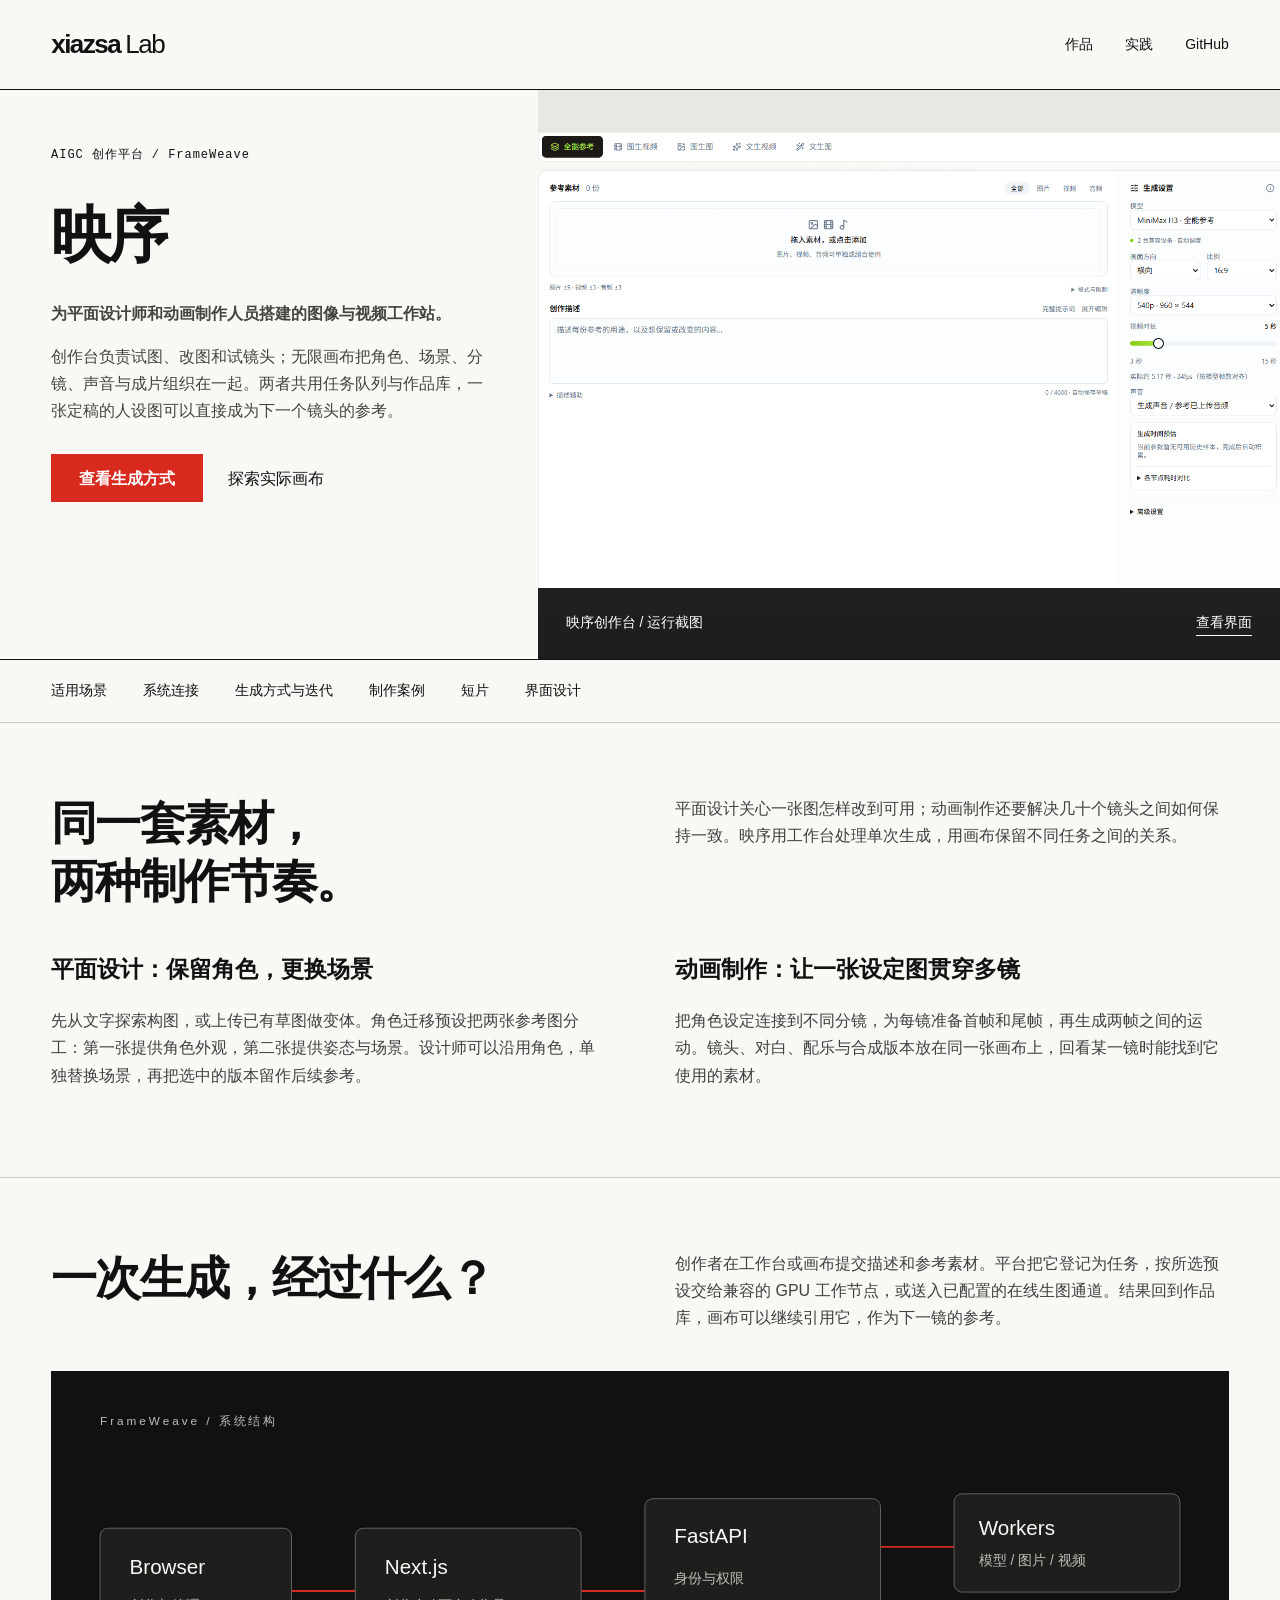
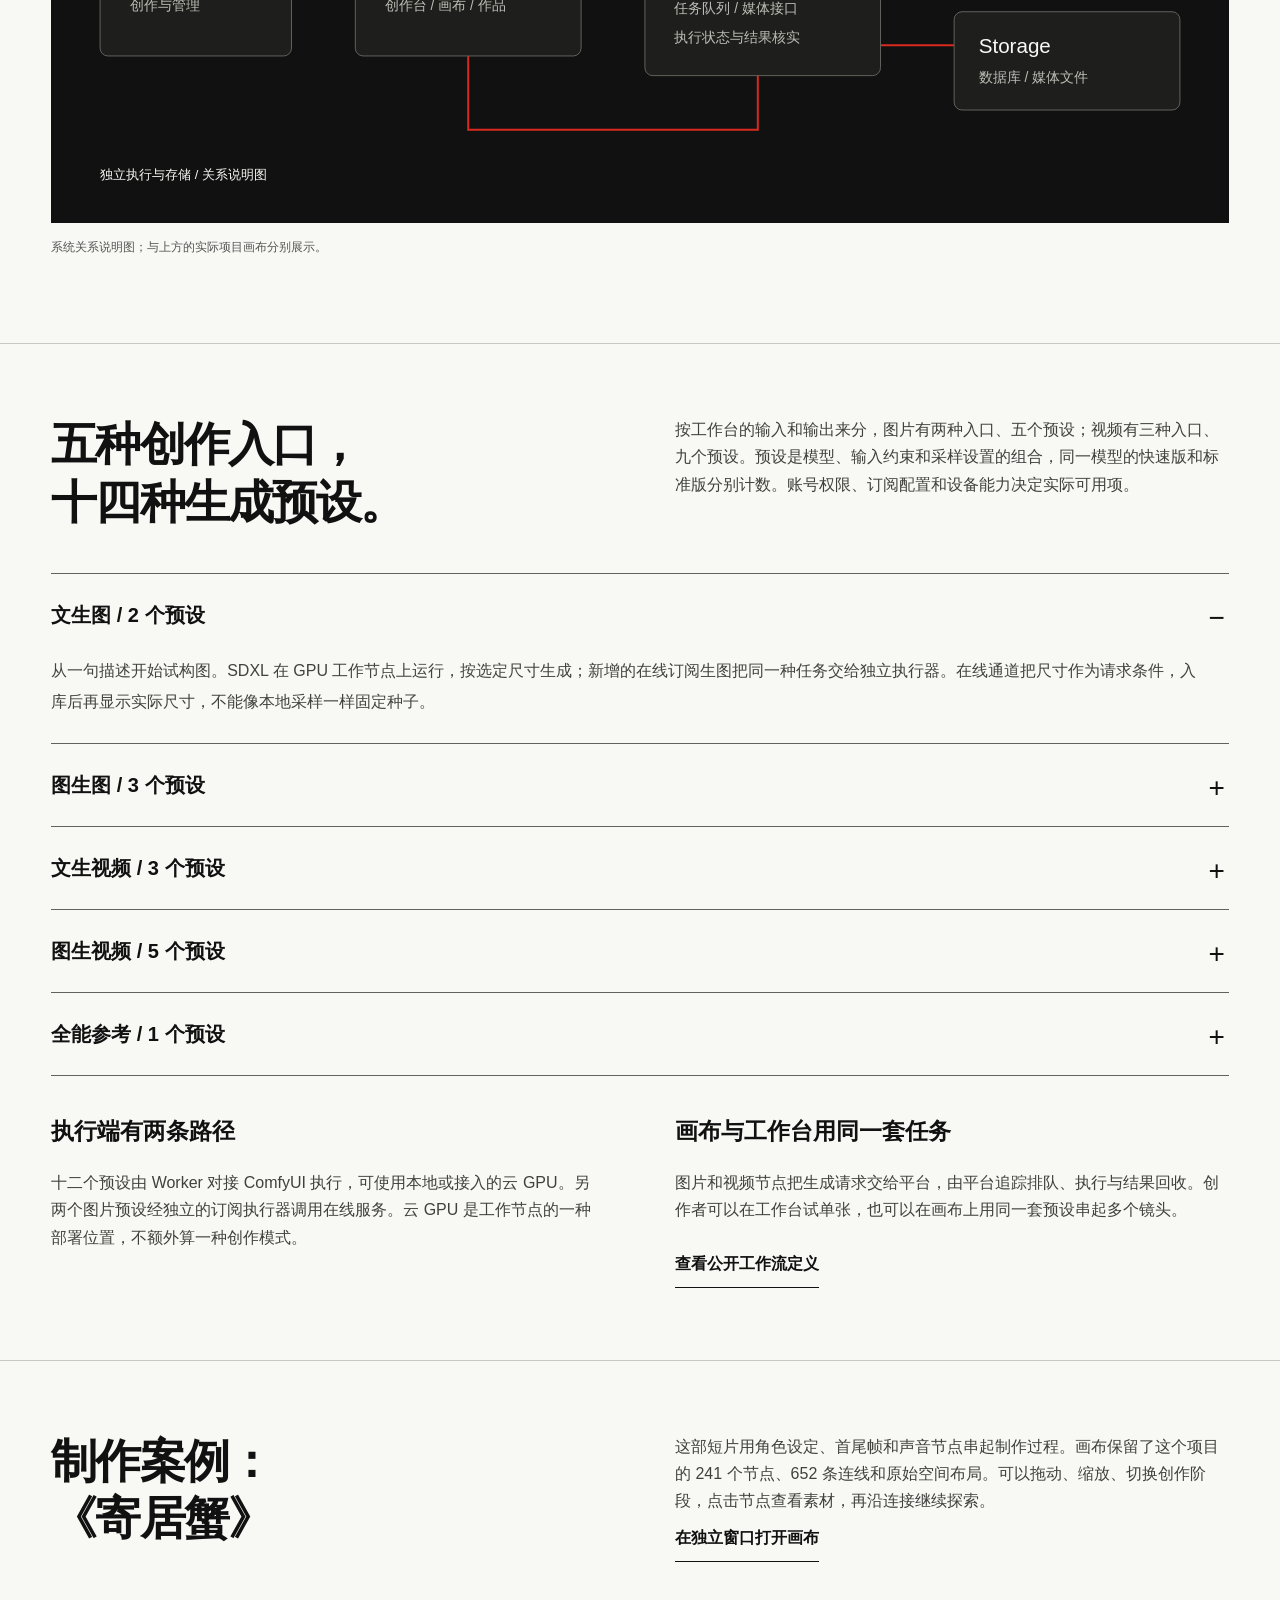
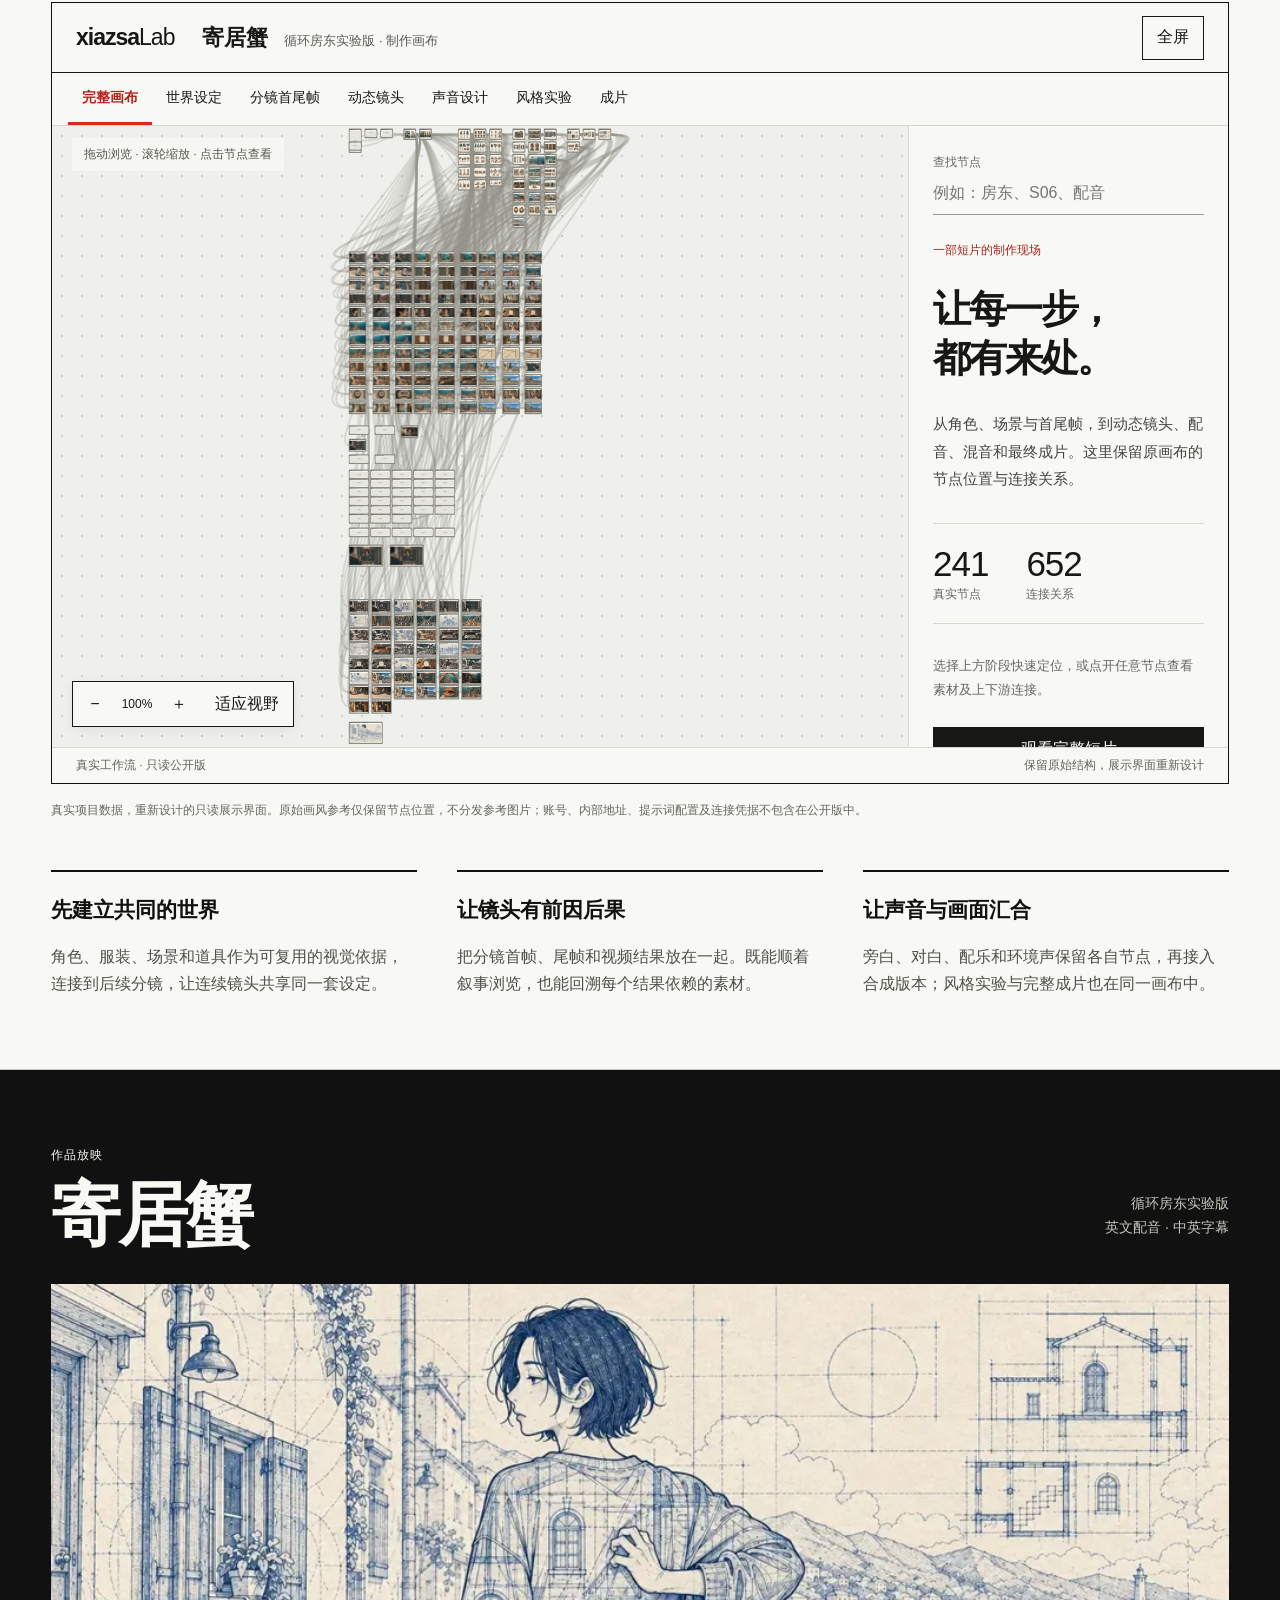
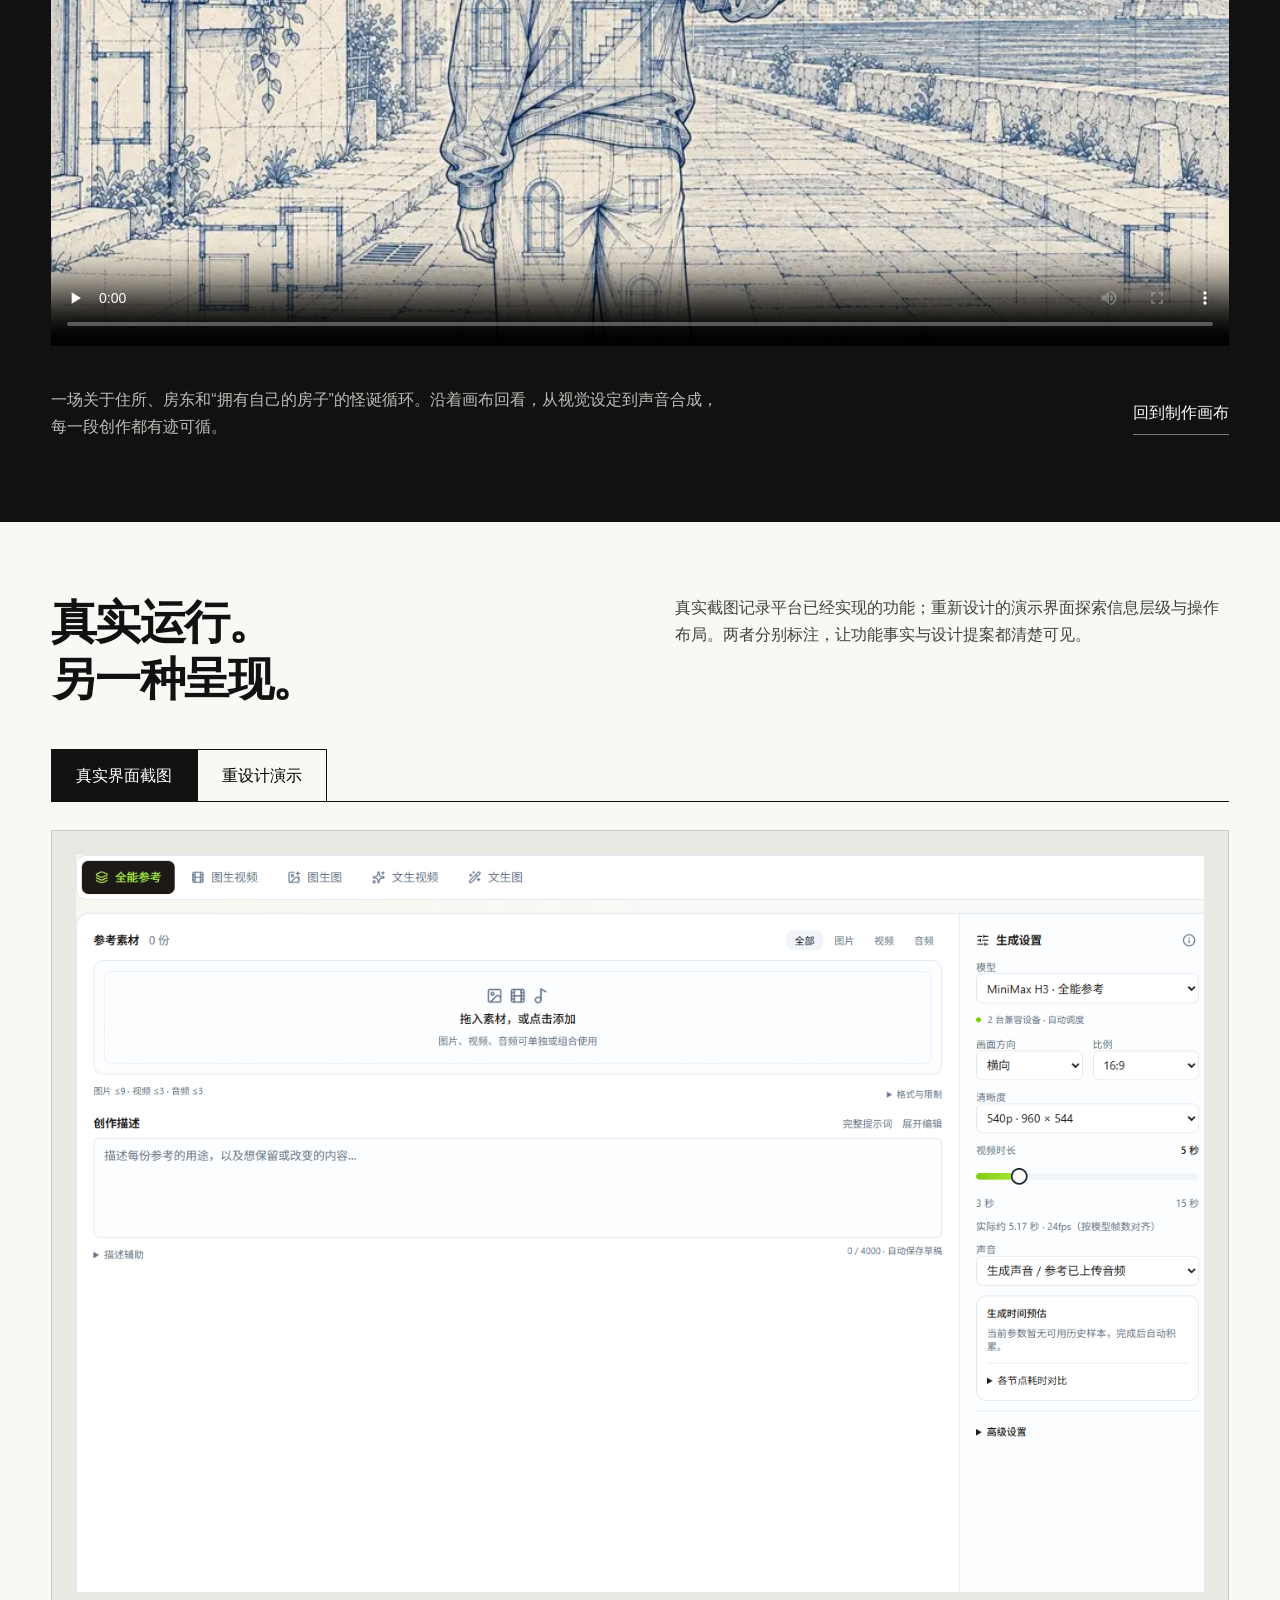
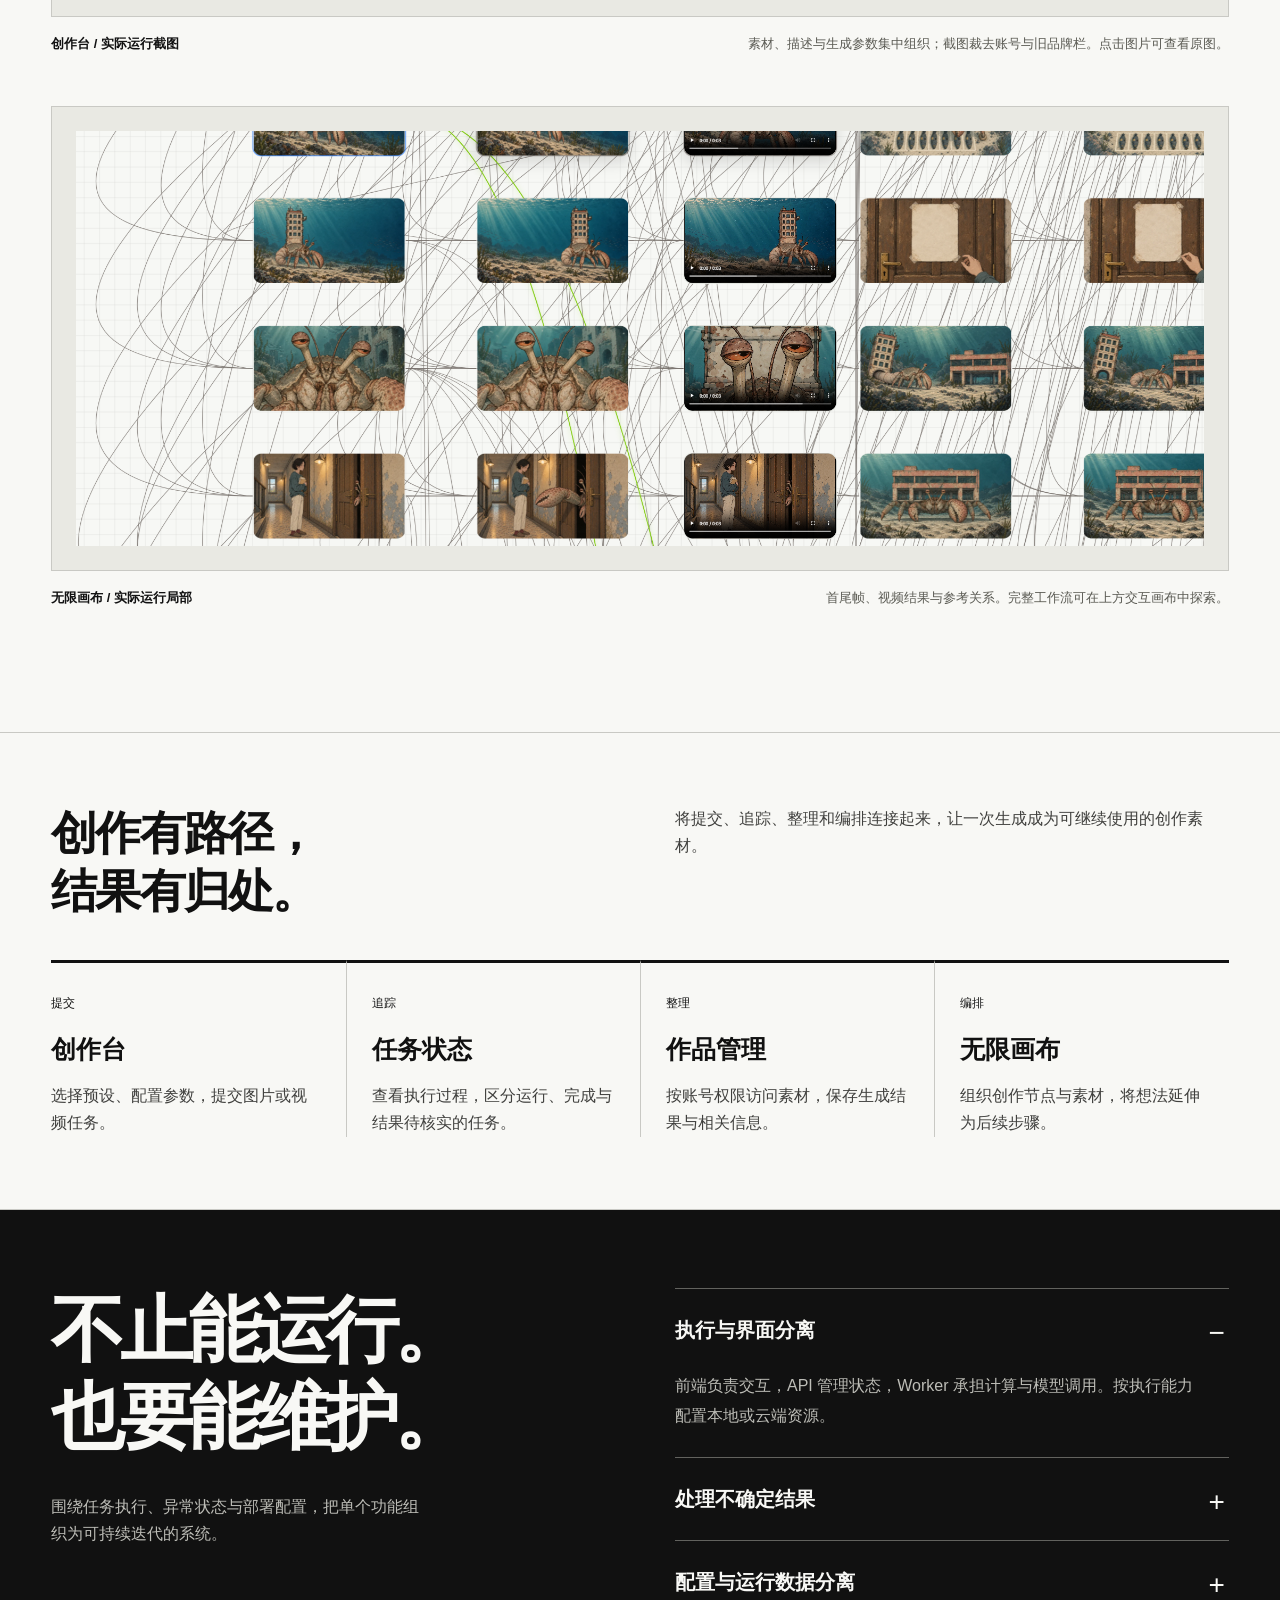
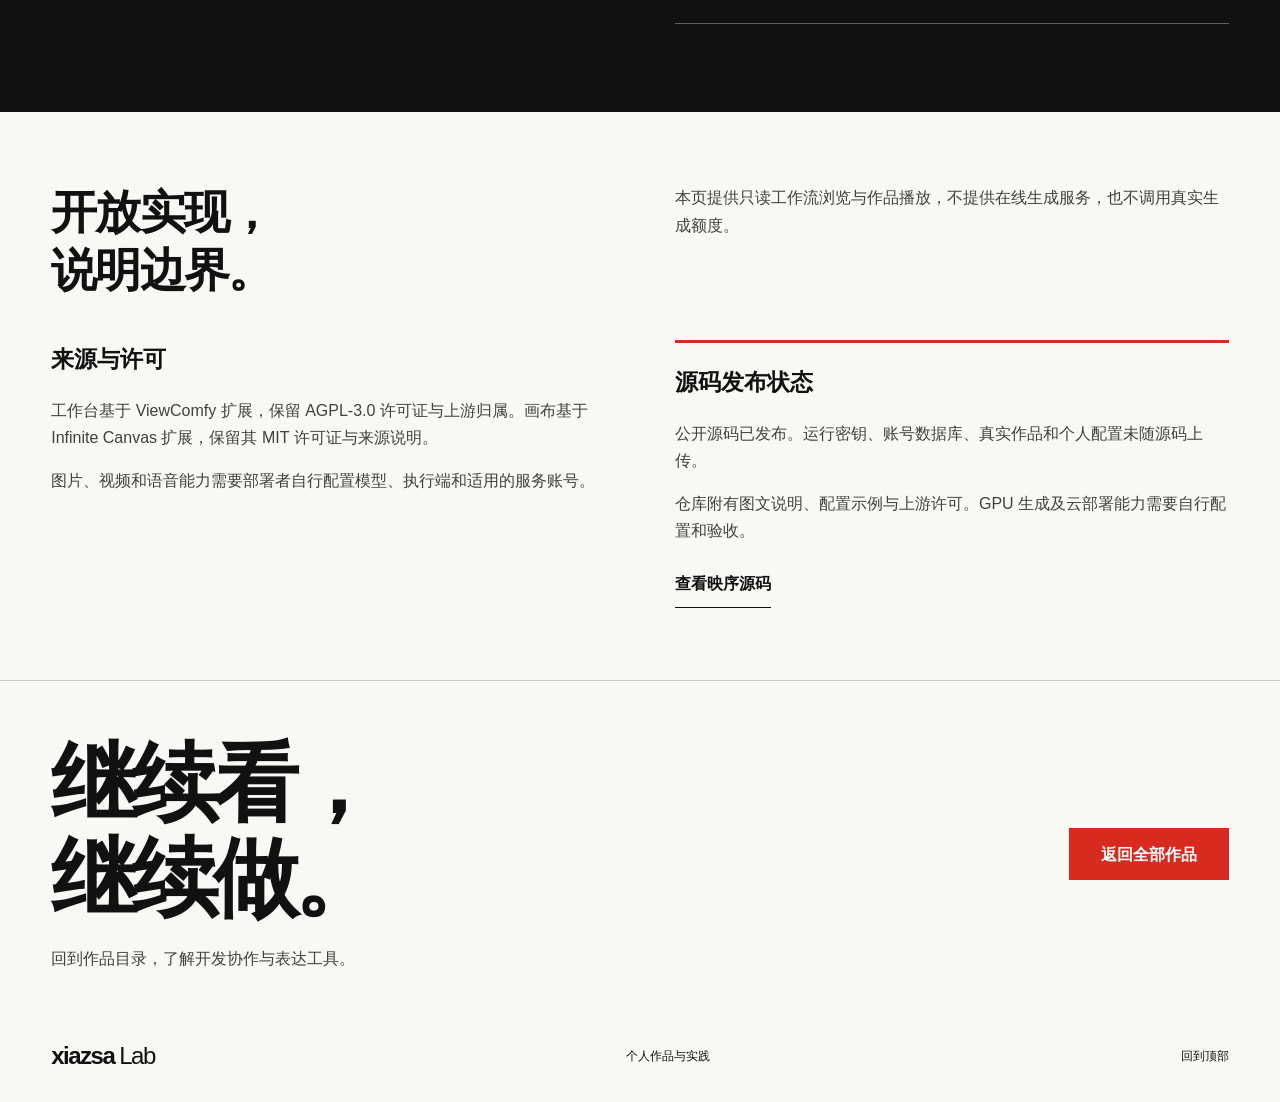
==== commit ffc028a2: "Introduce FrameWeave's production system before the film case study" ====
--- a/frameweave.html
+++ b/frameweave.html
@@ -1,10 +1,10 @@
 <!doctype html><html lang="zh-CN"><head><meta charset="utf-8"><meta name="viewport" content="width=device-width,initial-scale=1"><title>映序 FrameWeave — xiazsa Lab</title><meta name="description" content="映序 FrameWeave：连接工作台、画布、任务队列与 Worker 的 AIGC 创作平台。"><meta name="theme-color" content="#111111"><link rel="icon" href="assets/mark.svg"><link rel="stylesheet" href="style.css"><link rel="canonical" href="https://xiazongchi.fun/frameweave.html"><meta property="og:url" content="https://xiazongchi.fun/frameweave.html"></head><body id="top"><a class="skip" href="#main">跳到项目正文</a><header><a class="brand" href="index.html" aria-label="xiazsa Lab 首页">xiazsa<span>Lab</span></a><nav aria-label="主导航"><a href="index.html#projects">作品</a><a href="index.html#practice">实践</a><a class="optional" href="https://github.com/xiazsa">GitHub</a></nav></header><main id="main">
-<section class="feature-hero"><div class="feature-intro"><p class="micro">映序 FrameWeave / 真实创作案例</p><h1>让想象，<br>连成一部电影。</h1><p>一张画布，把角色设定、分镜、动态镜头与声音组织起来。这里既展示创作平台，也展开《寄居蟹》的完整制作过程。</p><div class="feature-links"><a class="cta" href="#workflow">进入交互画布</a><a href="#film">观看短片</a></div><p class="case-facts">创作工作台 / 无限画布 / 独立 Worker</p></div><a class="hero-still" href="#film"><img src="assets/workflow/240.webp" width="1000" height="562" alt="寄居蟹短片中以建筑蓝图风格呈现的主角"><span>寄居蟹 · 循环房东实验版 <b>播放完整短片</b></span></a></section>
-<nav class="case-anchor" aria-label="案例章节"><a href="#workflow">完整工作流</a><a href="#film">短片</a><a href="#interface">真实界面与新设计</a><a href="#architecture">系统实现</a></nav>
-<section class="case-section workflow-section" id="workflow"><div class="case-heading"><h2>展开画布，<br>走进制作现场。</h2><div><p>这不是流程示意图。画布保留了这个项目的 241 个节点、652 条连线和原始空间布局。可以拖动、缩放、切换创作阶段，点击节点查看素材，再沿连接继续探索。</p><a class="project-link" href="workflow.html" target="_blank" rel="noopener">在独立窗口打开画布</a></div></div><div class="canvas-embed"><iframe src="workflow.html" title="寄居蟹完整制作工作流，可缩放、拖动及浏览节点" loading="lazy" allow="fullscreen" allowfullscreen></iframe></div><p class="media-caption">真实项目数据，重新设计的只读展示界面。原始画风参考仅保留节点位置，不分发参考图片；账号、内部地址、提示词配置及连接凭据不包含在公开版中。</p><div class="workflow-story"><article><h3>先建立共同的世界</h3><p>角色、服装、场景和道具作为可复用的视觉依据，连接到后续分镜，让连续镜头共享同一套设定。</p></article><article><h3>让镜头有前因后果</h3><p>把分镜首帧、尾帧和视频结果放在一起。既能顺着叙事浏览，也能回溯每个结果依赖的素材。</p></article><article><h3>让声音与画面汇合</h3><p>旁白、对白、配乐和环境声保留各自节点，再接入合成版本；风格实验与完整成片也在同一画布中。</p></article></div></section>
+<section class="feature-hero"><div class="feature-intro"><p class="micro">AIGC 创作平台 / FrameWeave</p><h1>映序</h1><p><strong>为平面设计师和动画制作人员搭建的图像与视频工作站。</strong></p><p>创作台负责试图、改图和试镜头；无限画布把角色、场景、分镜、声音与成片组织在一起。两者共用任务队列与作品库，一张定稿的人设图可以直接成为下一个镜头的参考。</p><div class="feature-links"><a class="cta" href="#routes">查看生成方式</a><a href="#workflow">探索实际画布</a></div></div><a class="hero-still" href="#interface"><img src="assets/screens/frameweave-real.png" style="object-fit:contain;background:#e8e8e2" alt="映序实际创作台：左侧输入参考素材与描述，右侧选择模型及输出规格"><span>映序创作台 / 运行截图 <b>查看界面</b></span></a></section>
+<nav class="case-anchor" aria-label="案例章节"><a href="#users">适用场景</a><a href="#architecture">系统连接</a><a href="#routes">生成方式与迭代</a><a href="#workflow">制作案例</a><a href="#film">短片</a><a href="#interface">界面设计</a></nav>
+<section class="case-section" id="users"><div class="case-heading"><h2>同一套素材，<br>两种制作节奏。</h2><p>平面设计关心一张图怎样改到可用；动画制作还要解决几十个镜头之间如何保持一致。映序用工作台处理单次生成，用画布保留不同任务之间的关系。</p></div><div class="scope"><article><h3>平面设计：保留角色，更换场景</h3><p>先从文字探索构图，或上传已有草图做变体。角色迁移预设把两张参考图分工：第一张提供角色外观，第二张提供姿态与场景。设计师可以沿用角色，单独替换场景，再把选中的版本留作后续参考。</p></article><article><h3>动画制作：让一张设定图贯穿多镜</h3><p>把角色设定连接到不同分镜，为每镜准备首帧和尾帧，再生成两帧之间的运动。镜头、对白、配乐与合成版本放在同一张画布上，回看某一镜时能找到它使用的素材。</p></article></div></section><section class="case-section" id="architecture"><div class="case-heading"><h2>一次生成，经过什么？</h2><p>创作者在工作台或画布提交描述和参考素材。平台把它登记为任务，按所选预设交给兼容的 GPU 工作节点，或送入已配置的在线生图通道。结果回到作品库，画布可以继续引用它，作为下一镜的参考。</p></div><figure class="architecture"><img src="assets/architecture.svg" width="1200" height="460" alt="浏览器与工作台连接 FastAPI；API 管理身份和任务，独立 Worker 执行生成，数据库与文件保存状态和结果。"><div class="architecture-mobile"><strong>浏览器与工作台</strong><span>创作交互</span><strong>FastAPI</strong><span>身份权限、任务状态与媒体接口</span><strong>Worker</strong><span>独立执行生成任务</span><strong>数据库与文件存储</strong><span>保存状态、素材与结果</span></div><figcaption>系统关系说明图；与上方的实际项目画布分别展示。</figcaption></figure></section><section class="case-section" id="routes"><div class="case-heading"><h2>五种创作入口，<br>十四种生成预设。</h2><p>按工作台的输入和输出来分，图片有两种入口、五个预设；视频有三种入口、九个预设。预设是模型、输入约束和采样设置的组合，同一模型的快速版和标准版分别计数。账号权限、订阅配置和设备能力决定实际可用项。</p></div><div class="practice-list route-list"><details open><summary>文生图 / 2 个预设</summary><p style="color:#42423e">从一句描述开始试构图。SDXL 在 GPU 工作节点上运行，按选定尺寸生成；新增的在线订阅生图把同一种任务交给独立执行器。在线通道把尺寸作为请求条件，入库后再显示实际尺寸，不能像本地采样一样固定种子。</p></details><details ><summary>图生图 / 3 个预设</summary><p style="color:#42423e">SDXL 单图再创作以变化幅度控制保留多少原图结构。Qwen Image Edit 把角色迁移单列为双图流程，也可给最多三张图指定不同用途；在线订阅编辑支持一至五张参考图。这样，改一张草图和把同一角色放进新场景有了不同的输入约定。</p></details><details ><summary>文生视频 / 3 个预设</summary><p style="color:#42423e">Wan 2.2 5B 从文字生成无声镜头。H3 增加音画联合生成，并保留两种采样选择：Turbo 版用 6 步试动作，标准版默认 20 步，用较长的生成时间换取另一版结果供比较。</p></details><details ><summary>图生视频 / 5 个预设</summary><p style="color:#42423e">Wan 5B 用一张首帧驱动镜头；Wan 14B 将采样分成高、低噪声两段，并提供标准与 LightX2V 四步加速两版。H3 又提供 Turbo 与标准版。标准版进一步区分普通参考、多图参考与首尾帧：参考图约束角色和风格，首尾帧则明确镜头从哪里开始、在哪里结束。</p></details><details ><summary>全能参考 / 1 个预设</summary><p style="color:#42423e">当一张首帧不足以说明动作或声音，H3 全能参考允许图片、视频和音频组合输入，分别描述角色、镜头运动和声音。它把高分辨率和长时长任务交给符合显存条件的节点；帧数按模型要求对齐，界面显示实际预计时长。</p></details></div><div class="scope" style="margin-top:36px"><article><h3>执行端有两条路径</h3><p>十二个预设由 Worker 对接 ComfyUI 执行，可使用本地或接入的云 GPU。另两个图片预设经独立的订阅执行器调用在线服务。云 GPU 是工作节点的一种部署位置，不额外算一种创作模式。</p></article><article><h3>画布与工作台用同一套任务</h3><p>图片和视频节点把生成请求交给平台，由平台追踪排队、执行与结果回收。创作者可以在工作台试单张，也可以在画布上用同一套预设串起多个镜头。</p><a class="project-link" href="https://github.com/xiazsa/frameweave/blob/main/server/workflows.py">查看公开工作流定义</a></article></div></section><section class="case-section workflow-section" id="workflow"><div class="case-heading"><h2>制作案例：<br>《寄居蟹》</h2><div><p>这部短片用角色设定、首尾帧和声音节点串起制作过程。画布保留了这个项目的 241 个节点、652 条连线和原始空间布局。可以拖动、缩放、切换创作阶段，点击节点查看素材，再沿连接继续探索。</p><a class="project-link" href="workflow.html" target="_blank" rel="noopener">在独立窗口打开画布</a></div></div><div class="canvas-embed"><iframe src="workflow.html" title="寄居蟹完整制作工作流，可缩放、拖动及浏览节点" loading="lazy" allow="fullscreen" allowfullscreen></iframe></div><p class="media-caption">真实项目数据，重新设计的只读展示界面。原始画风参考仅保留节点位置，不分发参考图片；账号、内部地址、提示词配置及连接凭据不包含在公开版中。</p><div class="workflow-story"><article><h3>先建立共同的世界</h3><p>角色、服装、场景和道具作为可复用的视觉依据，连接到后续分镜，让连续镜头共享同一套设定。</p></article><article><h3>让镜头有前因后果</h3><p>把分镜首帧、尾帧和视频结果放在一起。既能顺着叙事浏览，也能回溯每个结果依赖的素材。</p></article><article><h3>让声音与画面汇合</h3><p>旁白、对白、配乐和环境声保留各自节点，再接入合成版本；风格实验与完整成片也在同一画布中。</p></article></div></section>
 <section class="film-section" id="film"><div class="film-heading"><div><p class="micro">作品放映</p><h2>寄居蟹</h2></div><p>循环房东实验版<br>英文配音 · 中英字幕</p></div><video class="feature-film" controls playsinline preload="none" poster="assets/workflow/240.webp"><source src="assets/workflow/240.mp4" type="video/mp4">你的浏览器不支持内嵌视频，请<a href="assets/workflow/240.mp4">打开短片</a>。</video><div class="film-bottom"><p>一场关于住所、房东和“拥有自己的房子”的怪诞循环。沿着画布回看，从视觉设定到声音合成，每一段创作都有迹可循。</p><a href="#workflow">回到制作画布</a></div></section>
 <section class="case-section" id="interface"><div class="case-heading"><h2>真实运行。<br>另一种呈现。</h2><p>真实截图记录平台已经实现的功能；重新设计的演示界面探索信息层级与操作布局。两者分别标注，让功能事实与设计提案都清楚可见。</p></div><div class="view-switch" role="group" aria-label="选择界面视图"><button data-view="real" aria-pressed="true">真实界面截图</button><button data-view="design" aria-pressed="false">重设计演示</button></div><div id="view-real"><figure class="screen-figure"><a href="assets/screens/frameweave-real.png" target="_blank" rel="noopener"><img src="assets/screens/frameweave-real.png" width="1361" height="890" loading="lazy" alt="真实创作台截图：全能参考素材区、创作描述、模型、比例、清晰度、时长和声音设置"></a><figcaption><strong>创作台 / 实际运行截图</strong><span>素材、描述与生成参数集中组织；截图裁去账号与旧品牌栏。点击图片可查看原图。</span></figcaption></figure><figure class="screen-figure"><a href="assets/screens/canvas-real.png" target="_blank" rel="noopener"><img src="assets/screens/canvas-real.png" width="2120" height="780" loading="lazy" alt="真实工作流局部：分镜图片、视频节点和参考连接"></a><figcaption><strong>无限画布 / 实际运行局部</strong><span>首尾帧、视频结果与参考关系。完整工作流可在上方交互画布中探索。</span></figcaption></figure></div><div id="view-design" hidden><div class="concept-ui"><div class="concept-header"><strong>映序 FrameWeave</strong><span>界面设计演示 · 示例数据</span></div><div class="concept-body"><aside><strong>创作空间</strong><span class="active">创作台</span><span>任务队列</span><span>素材归档</span><span>无限画布</span></aside><div class="concept-main"><div class="concept-top"><div><small>新的创作</small><h3>从一个画面开始。</h3></div><span>图生视频</span></div><div class="concept-work"><div class="concept-reference"><div class="sample-frame"><span>参考帧</span><i></i><b>光穿过窗。<br>时间缓慢流动。</b></div><p>示例构图 · 不使用私人素材</p></div><div class="concept-settings"><label>创作描述<textarea aria-label="演示创作描述">固定机位，午后光线缓慢掠过室内，保持画面稳定。</textarea></label><div class="concept-params"><div><small>画面比例</small><strong>16:9</strong></div><div><small>时长</small><strong>5 秒</strong></div><div><small>清晰度</small><strong>540p</strong></div><div><small>声音</small><strong>静音</strong></div></div><button id="demo-submit">预览任务状态</button><p id="demo-status" aria-live="polite">演示交互，不调用生成服务。</p></div></div></div></div></div><p class="media-caption">重设计提案：以黑白层级、连续工作区和更清晰的参数分组，延续作品集的视觉语言。此处不是生产平台截图。</p></div></section>
-<section class="case-section" id="architecture"><div class="case-heading"><h2>界面与执行，<br>各司其职。</h2><p>浏览器承载创作界面，FastAPI 管理身份、任务与媒体，Worker 对接独立执行端。数据库保存状态，文件存储保留素材与结果。</p></div><figure class="architecture"><img src="assets/architecture.svg" width="1200" height="460" alt="浏览器与工作台连接 FastAPI；API 管理身份和任务，独立 Worker 执行生成，数据库与文件保存状态和结果。"><div class="architecture-mobile"><strong>浏览器与工作台</strong><span>创作交互</span><strong>FastAPI</strong><span>身份权限、任务状态与媒体接口</span><strong>Worker</strong><span>独立执行生成任务</span><strong>数据库与文件存储</strong><span>保存状态、素材与结果</span></div><figcaption>系统关系说明图；与上方的实际项目画布分别展示。</figcaption></figure></section>
+
 <section class="case-section"><div class="case-heading"><h2>创作有路径，<br>结果有归处。</h2><p>将提交、追踪、整理和编排连接起来，让一次生成成为可继续使用的创作素材。</p></div><div class="flow"><article><small>提交</small><h3>创作台</h3><p>选择预设、配置参数，提交图片或视频任务。</p></article><article><small>追踪</small><h3>任务状态</h3><p>查看执行过程，区分运行、完成与结果待核实的任务。</p></article><article><small>整理</small><h3>作品管理</h3><p>按账号权限访问素材，保存生成结果与相关信息。</p></article><article><small>编排</small><h3>无限画布</h3><p>组织创作节点与素材，将想法延伸为后续步骤。</p></article></div></section>
 <section class="practice" id="practice"><div><h2>不止能运行。<br>也要能维护。</h2><p class="intro">围绕任务执行、异常状态与部署配置，把单个功能组织为可持续迭代的系统。</p></div><div class="practice-list"><details open><summary>执行与界面分离</summary><p>前端负责交互，API 管理状态，Worker 承担计算与模型调用。按执行能力配置本地或云端资源。</p></details><details><summary>处理不确定结果</summary><p>网络中断不代表任务没有执行。对于结果不明确的任务，保留状态供核实，避免盲目重复生成。</p></details><details><summary>配置与运行数据分离</summary><p>以独立配置、数据库与素材存储建立平台实例。公开源代码不携带生产环境的密钥、账号或真实作品。</p></details></div></section>
 <section class="case-section"><div class="case-heading"><h2>开放实现，<br>说明边界。</h2><p>本页提供只读工作流浏览与作品播放，不提供在线生成服务，也不调用真实生成额度。</p></div><div class="scope"><div><h3>来源与许可</h3><p>工作台基于 ViewComfy 扩展，保留 AGPL-3.0 许可证与上游归属。画布基于 Infinite Canvas 扩展，保留其 MIT 许可证与来源说明。</p><p>图片、视频和语音能力需要部署者自行配置模型、执行端和适用的服务账号。</p></div><div class="notice"><h3>源码发布状态</h3><p>公开源码已发布。运行密钥、账号数据库、真实作品和个人配置未随源码上传。</p><p>仓库附有图文说明、配置示例与上游许可。GPU 生成及云部署能力需要自行配置和验收。</p><a class="project-link" href="https://github.com/xiazsa/frameweave">查看映序源码</a></div></div></section>
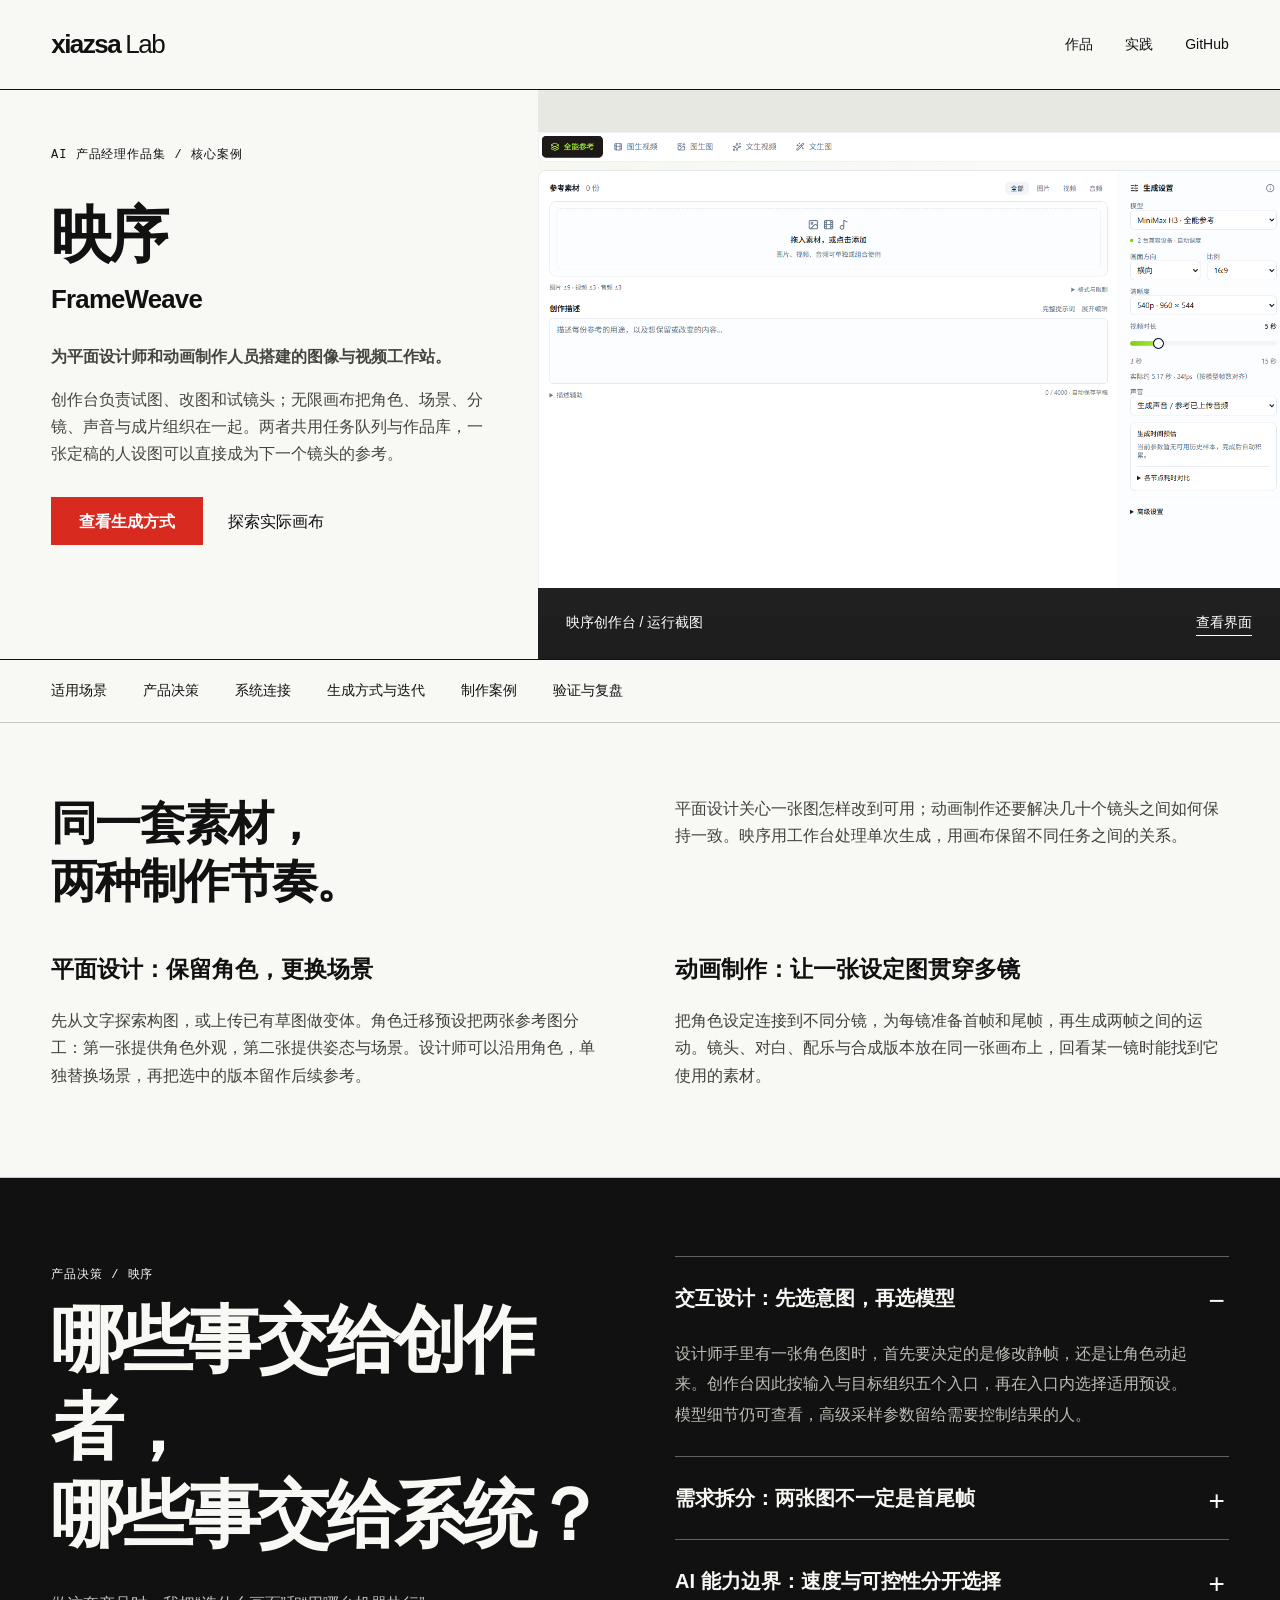
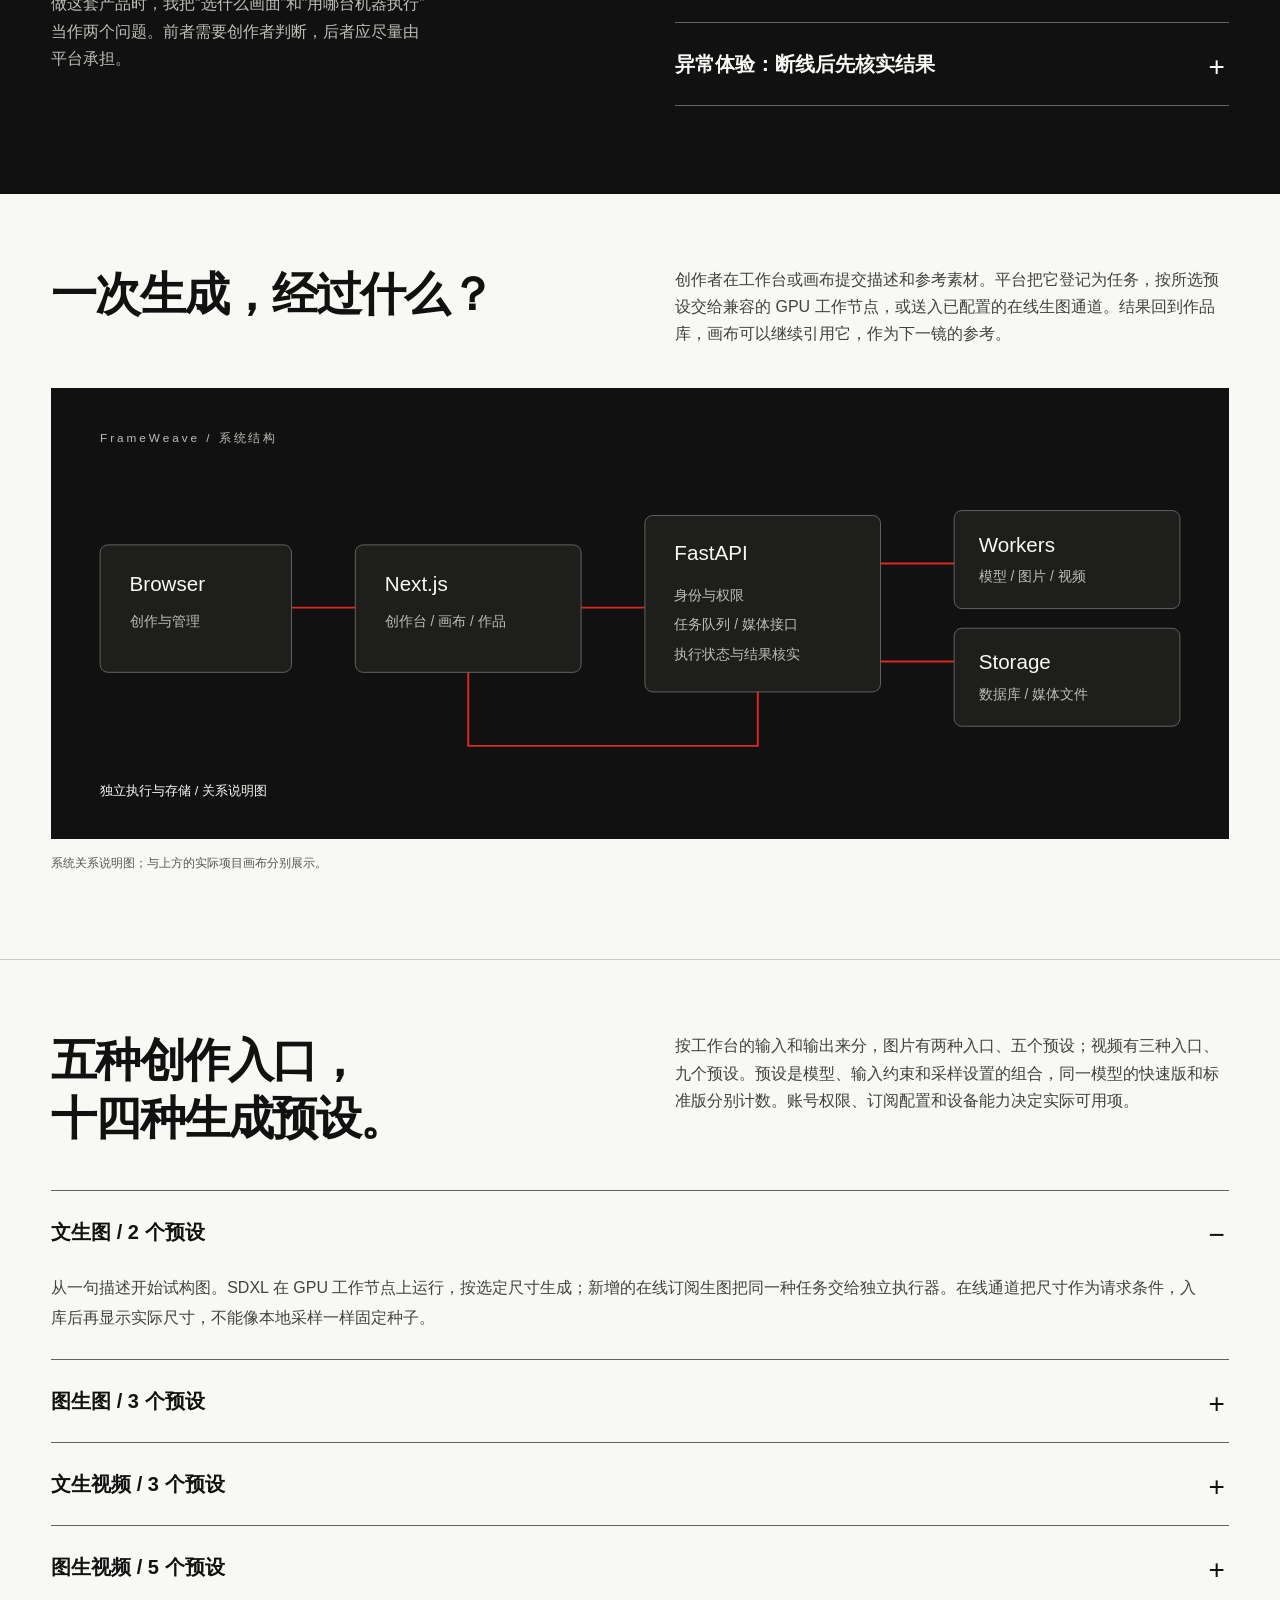
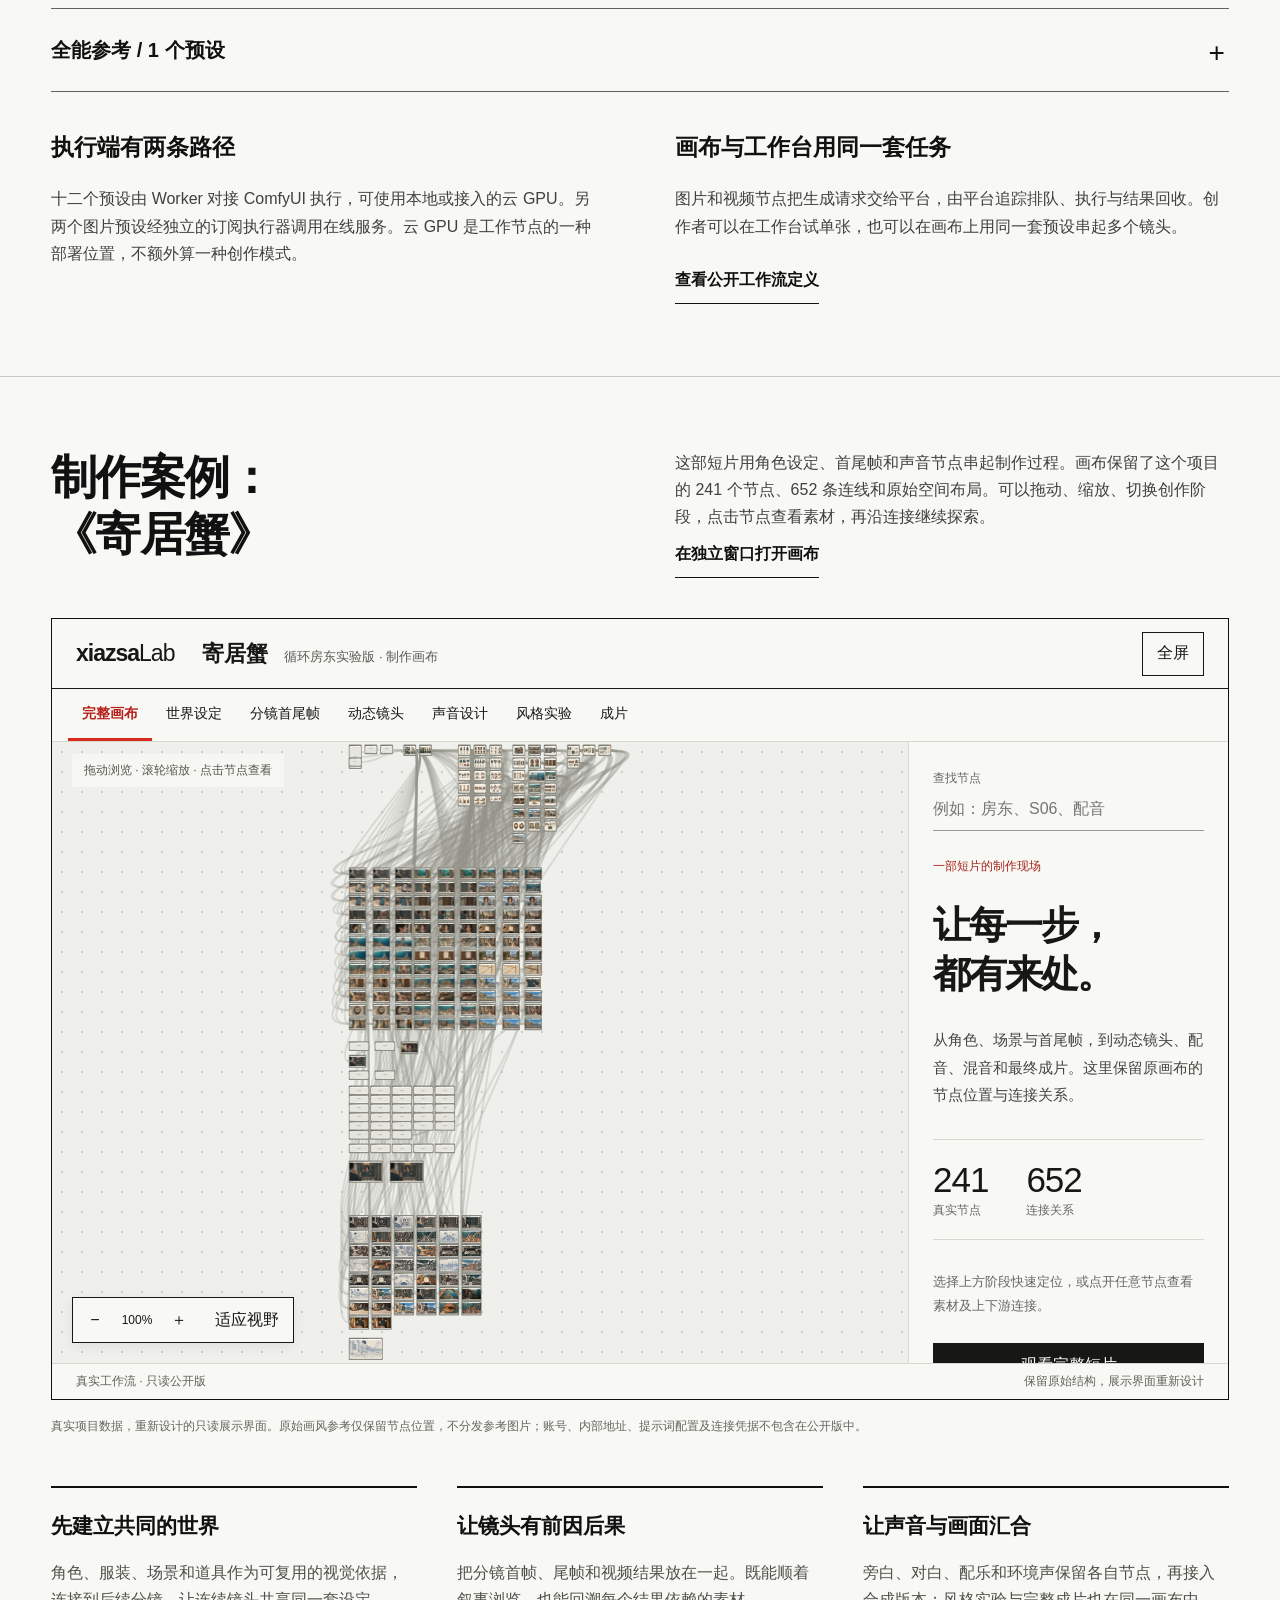
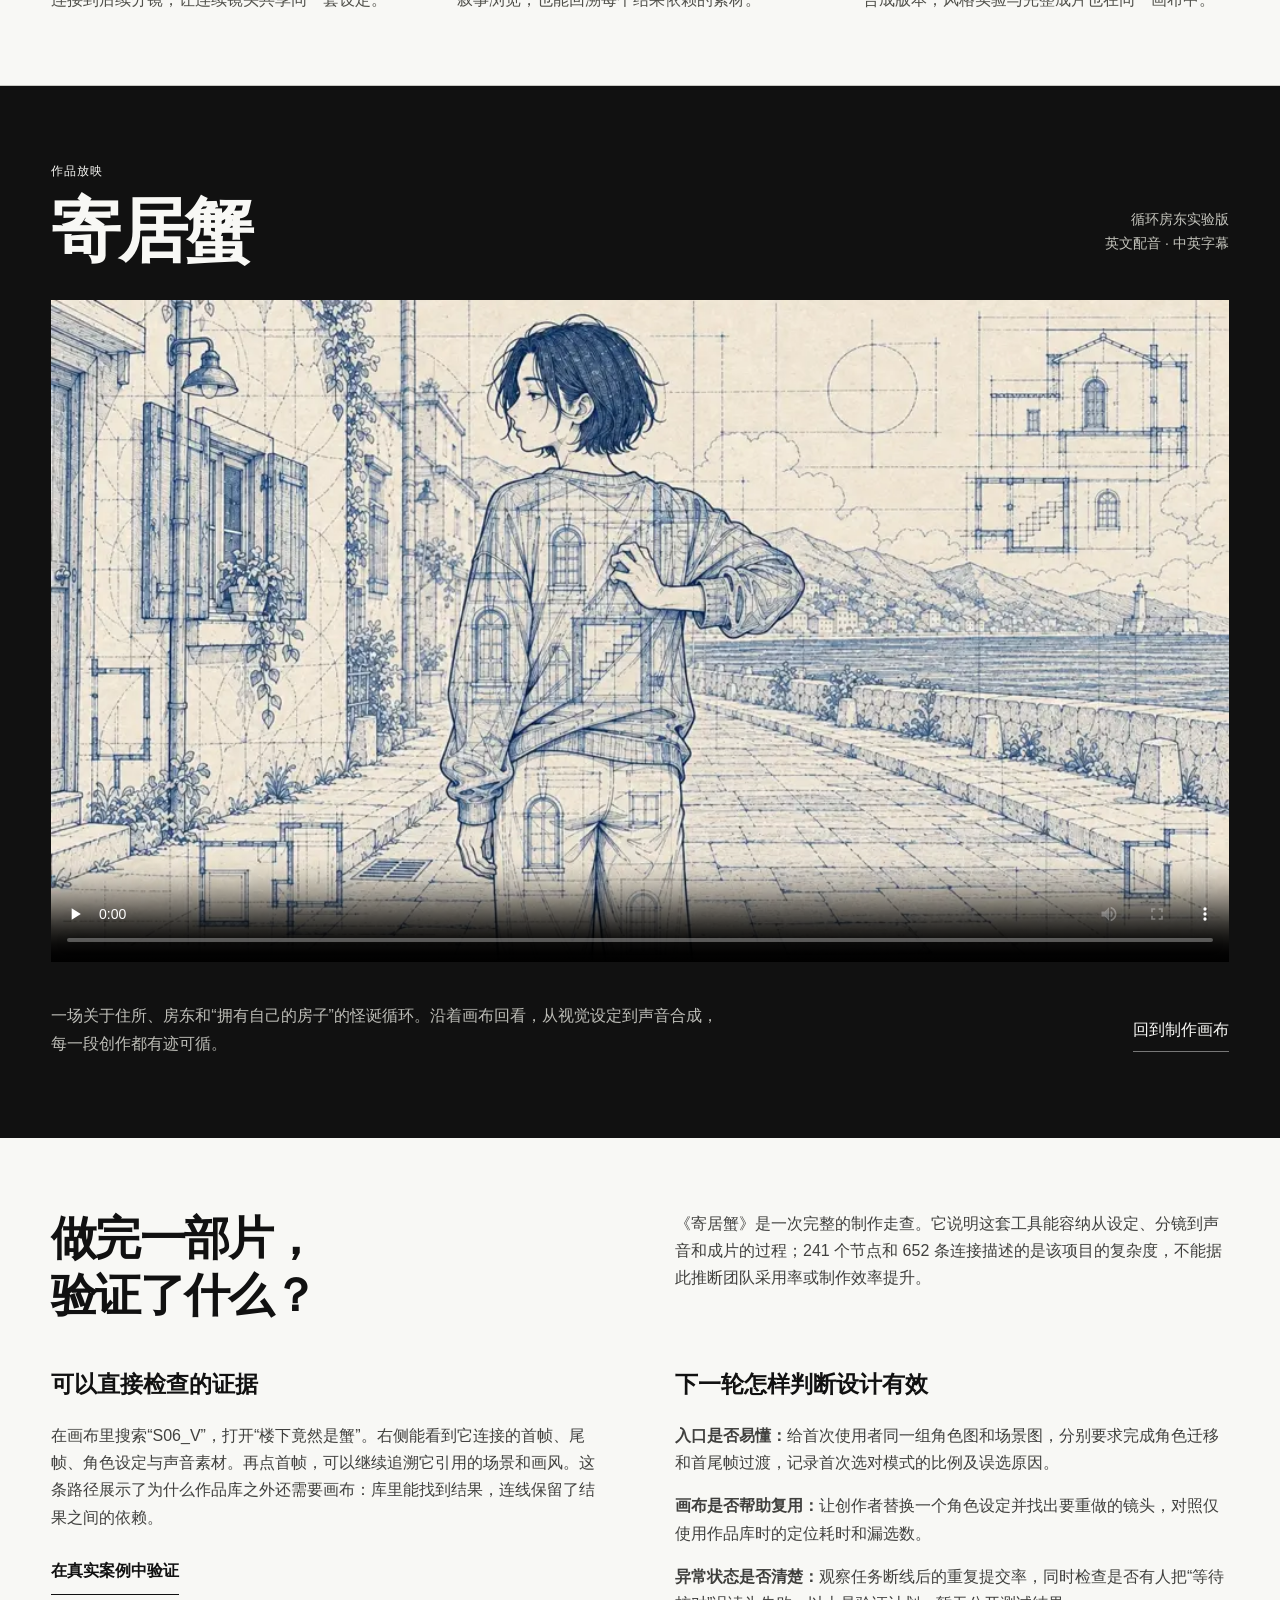
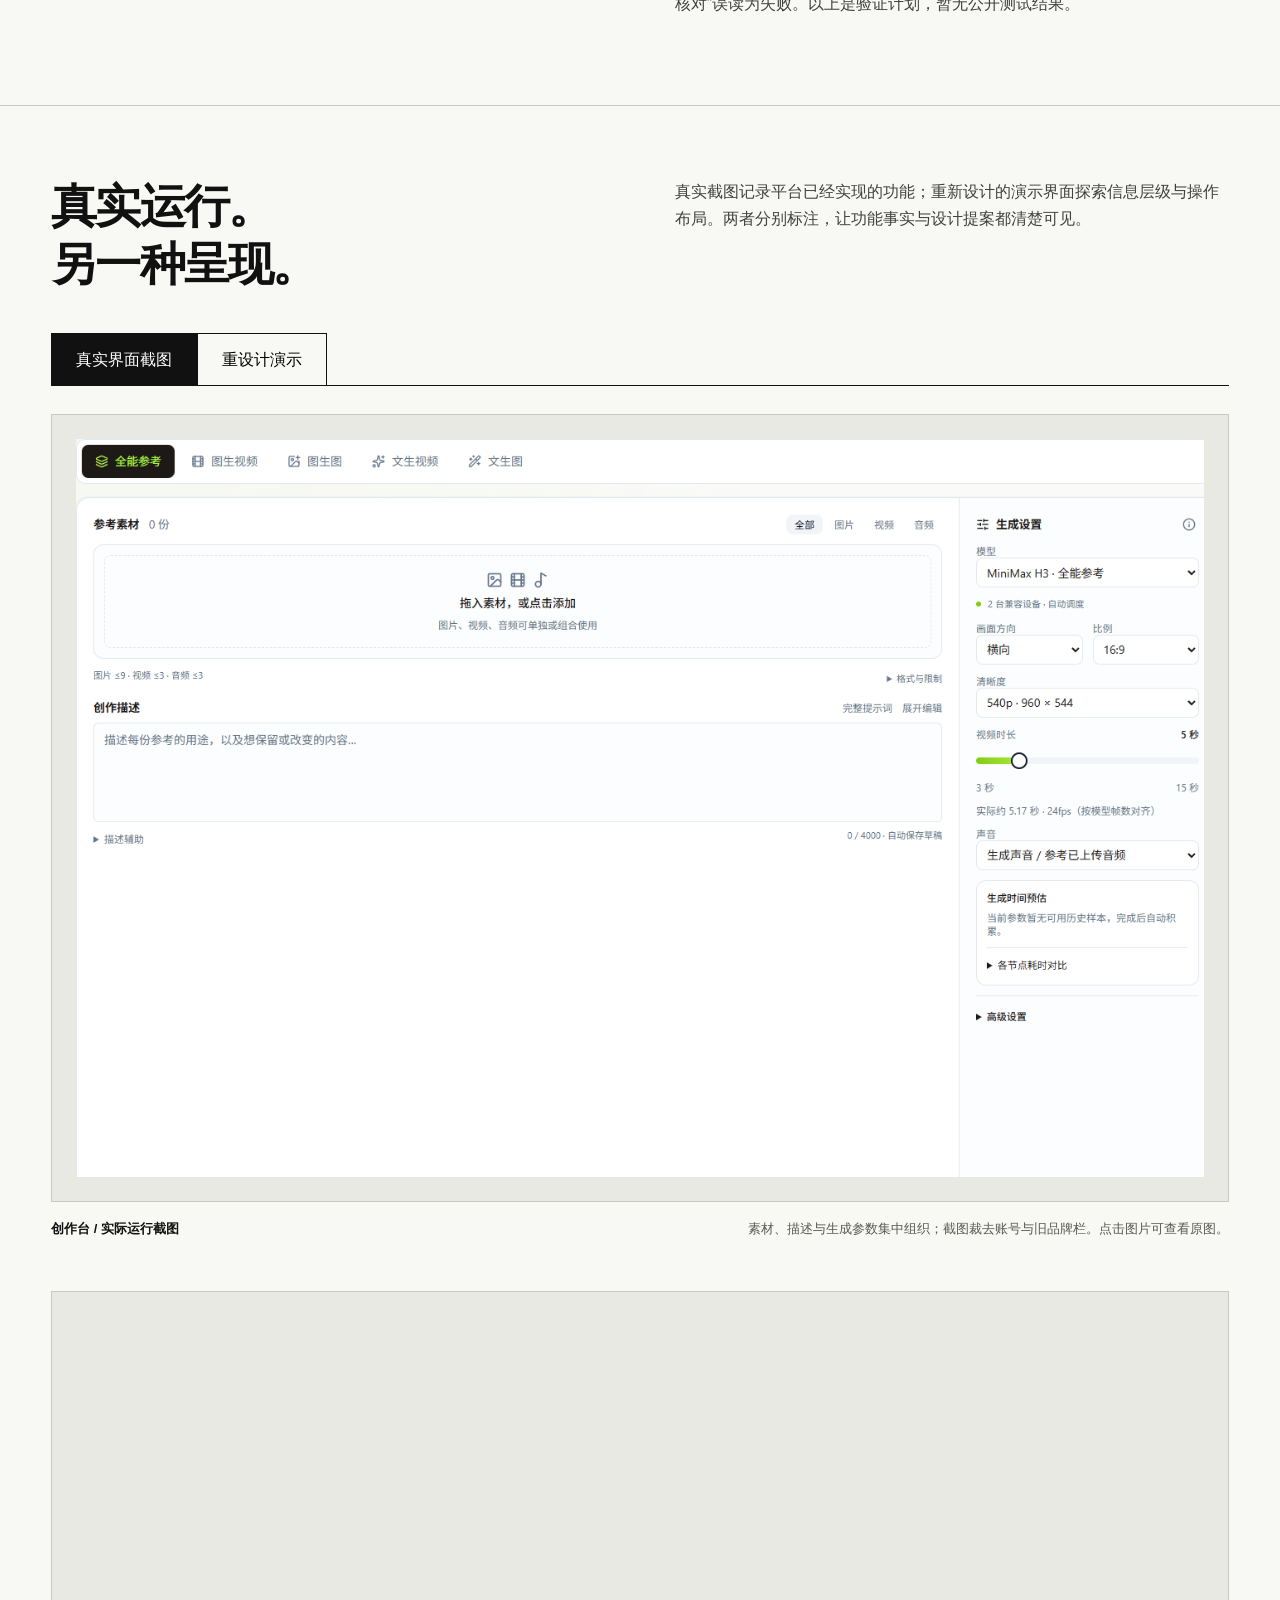
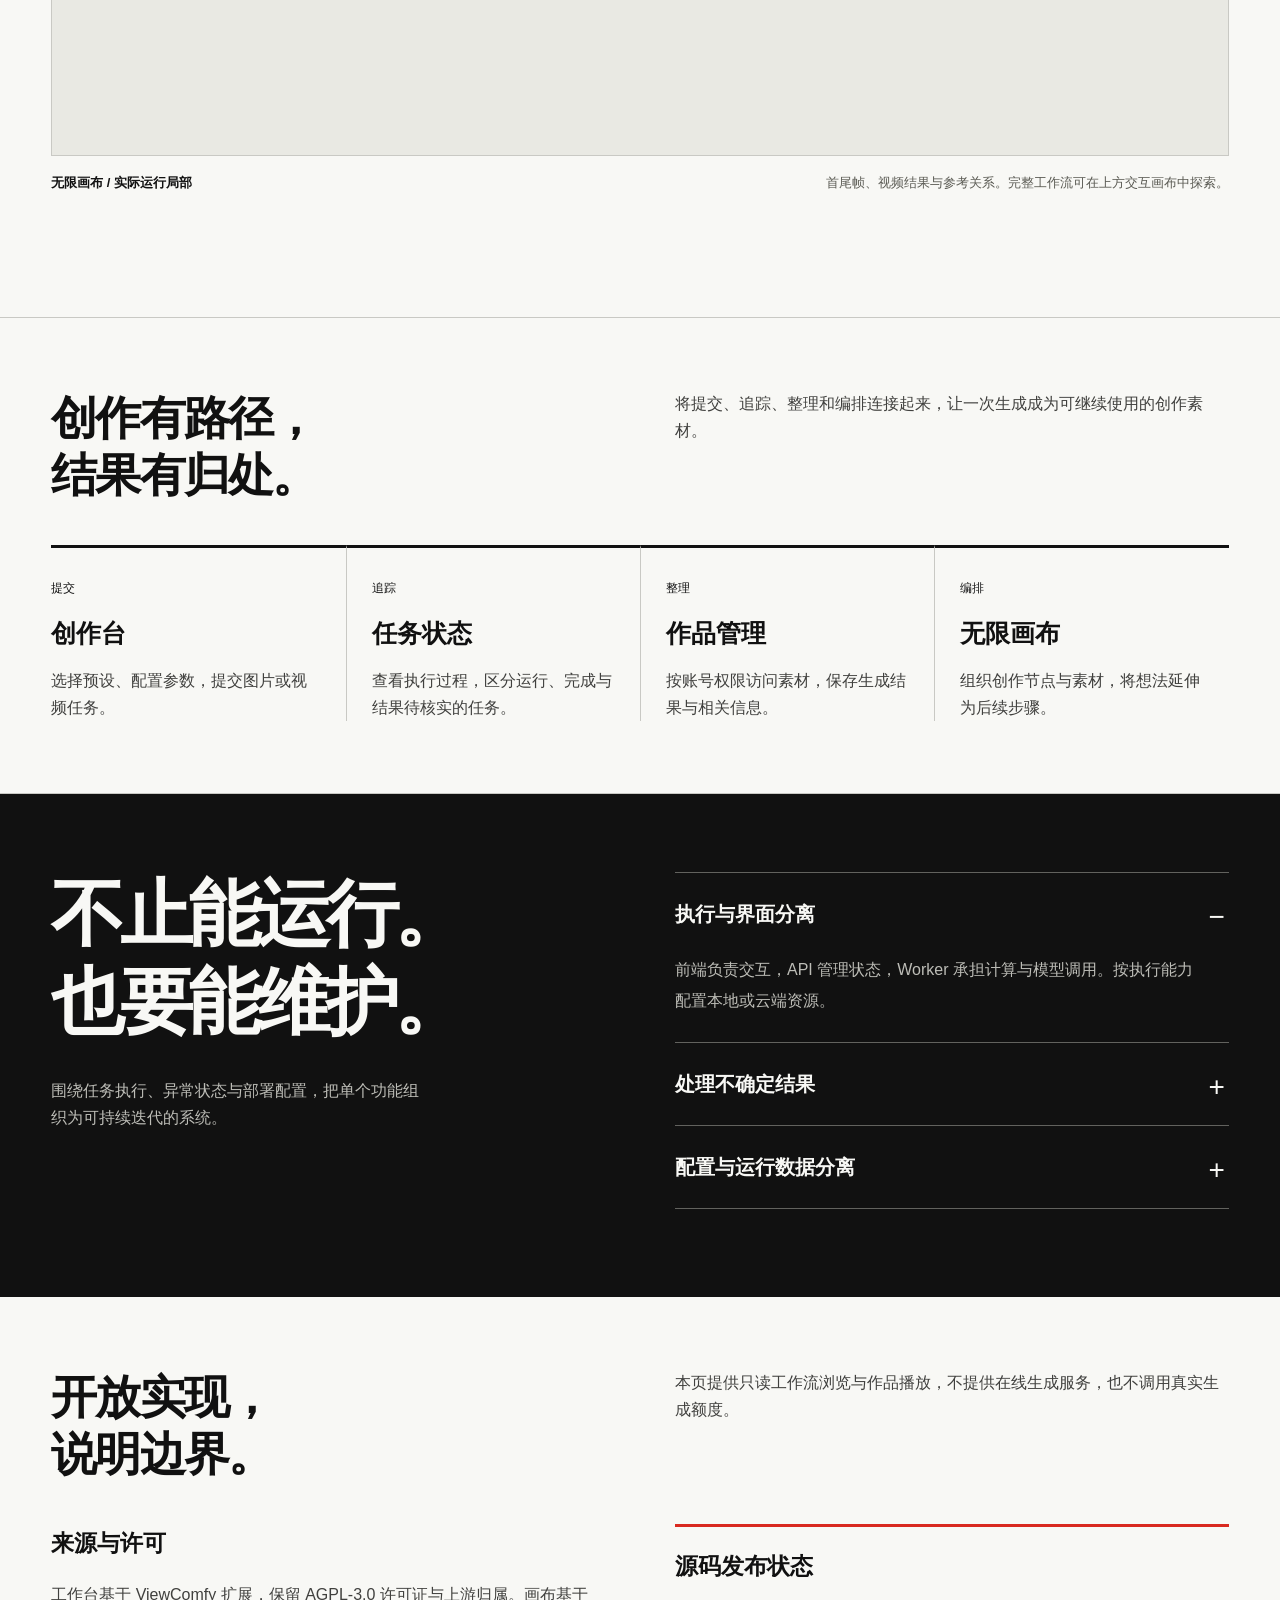
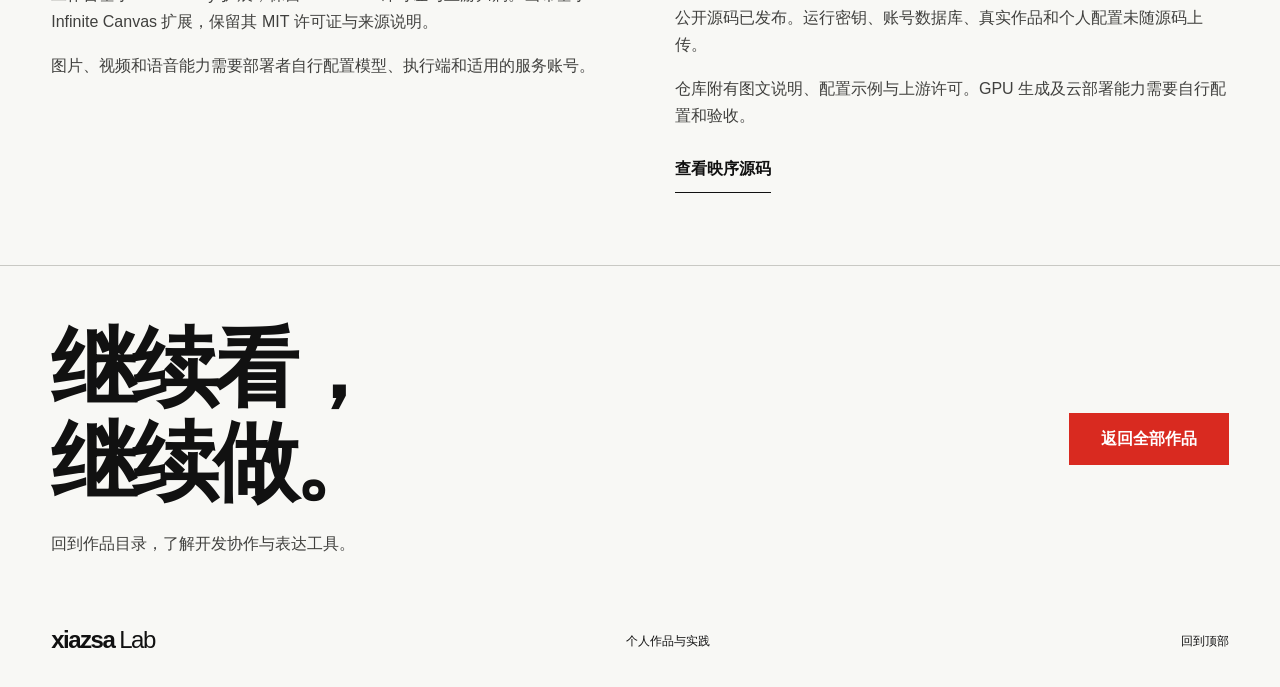
==== commit 6ba651f8: "Frame the portfolio around AI product decisions and evaluation" ====
--- a/frameweave.html
+++ b/frameweave.html
@@ -1,9 +1,9 @@
 <!doctype html><html lang="zh-CN"><head><meta charset="utf-8"><meta name="viewport" content="width=device-width,initial-scale=1"><title>映序 FrameWeave — xiazsa Lab</title><meta name="description" content="映序 FrameWeave：连接工作台、画布、任务队列与 Worker 的 AIGC 创作平台。"><meta name="theme-color" content="#111111"><link rel="icon" href="assets/mark.svg"><link rel="stylesheet" href="style.css"><link rel="canonical" href="https://xiazongchi.fun/frameweave.html"><meta property="og:url" content="https://xiazongchi.fun/frameweave.html"></head><body id="top"><a class="skip" href="#main">跳到项目正文</a><header><a class="brand" href="index.html" aria-label="xiazsa Lab 首页">xiazsa<span>Lab</span></a><nav aria-label="主导航"><a href="index.html#projects">作品</a><a href="index.html#practice">实践</a><a class="optional" href="https://github.com/xiazsa">GitHub</a></nav></header><main id="main">
-<section class="feature-hero"><div class="feature-intro"><p class="micro">AIGC 创作平台 / FrameWeave</p><h1>映序</h1><p><strong>为平面设计师和动画制作人员搭建的图像与视频工作站。</strong></p><p>创作台负责试图、改图和试镜头；无限画布把角色、场景、分镜、声音与成片组织在一起。两者共用任务队列与作品库，一张定稿的人设图可以直接成为下一个镜头的参考。</p><div class="feature-links"><a class="cta" href="#routes">查看生成方式</a><a href="#workflow">探索实际画布</a></div></div><a class="hero-still" href="#interface"><img src="assets/screens/frameweave-real.png" style="object-fit:contain;background:#e8e8e2" alt="映序实际创作台：左侧输入参考素材与描述，右侧选择模型及输出规格"><span>映序创作台 / 运行截图 <b>查看界面</b></span></a></section>
-<nav class="case-anchor" aria-label="案例章节"><a href="#users">适用场景</a><a href="#architecture">系统连接</a><a href="#routes">生成方式与迭代</a><a href="#workflow">制作案例</a><a href="#film">短片</a><a href="#interface">界面设计</a></nav>
-<section class="case-section" id="users"><div class="case-heading"><h2>同一套素材，<br>两种制作节奏。</h2><p>平面设计关心一张图怎样改到可用；动画制作还要解决几十个镜头之间如何保持一致。映序用工作台处理单次生成，用画布保留不同任务之间的关系。</p></div><div class="scope"><article><h3>平面设计：保留角色，更换场景</h3><p>先从文字探索构图，或上传已有草图做变体。角色迁移预设把两张参考图分工：第一张提供角色外观，第二张提供姿态与场景。设计师可以沿用角色，单独替换场景，再把选中的版本留作后续参考。</p></article><article><h3>动画制作：让一张设定图贯穿多镜</h3><p>把角色设定连接到不同分镜，为每镜准备首帧和尾帧，再生成两帧之间的运动。镜头、对白、配乐与合成版本放在同一张画布上，回看某一镜时能找到它使用的素材。</p></article></div></section><section class="case-section" id="architecture"><div class="case-heading"><h2>一次生成，经过什么？</h2><p>创作者在工作台或画布提交描述和参考素材。平台把它登记为任务，按所选预设交给兼容的 GPU 工作节点，或送入已配置的在线生图通道。结果回到作品库，画布可以继续引用它，作为下一镜的参考。</p></div><figure class="architecture"><img src="assets/architecture.svg" width="1200" height="460" alt="浏览器与工作台连接 FastAPI；API 管理身份和任务，独立 Worker 执行生成，数据库与文件保存状态和结果。"><div class="architecture-mobile"><strong>浏览器与工作台</strong><span>创作交互</span><strong>FastAPI</strong><span>身份权限、任务状态与媒体接口</span><strong>Worker</strong><span>独立执行生成任务</span><strong>数据库与文件存储</strong><span>保存状态、素材与结果</span></div><figcaption>系统关系说明图；与上方的实际项目画布分别展示。</figcaption></figure></section><section class="case-section" id="routes"><div class="case-heading"><h2>五种创作入口，<br>十四种生成预设。</h2><p>按工作台的输入和输出来分，图片有两种入口、五个预设；视频有三种入口、九个预设。预设是模型、输入约束和采样设置的组合，同一模型的快速版和标准版分别计数。账号权限、订阅配置和设备能力决定实际可用项。</p></div><div class="practice-list route-list"><details open><summary>文生图 / 2 个预设</summary><p style="color:#42423e">从一句描述开始试构图。SDXL 在 GPU 工作节点上运行，按选定尺寸生成；新增的在线订阅生图把同一种任务交给独立执行器。在线通道把尺寸作为请求条件，入库后再显示实际尺寸，不能像本地采样一样固定种子。</p></details><details ><summary>图生图 / 3 个预设</summary><p style="color:#42423e">SDXL 单图再创作以变化幅度控制保留多少原图结构。Qwen Image Edit 把角色迁移单列为双图流程，也可给最多三张图指定不同用途；在线订阅编辑支持一至五张参考图。这样，改一张草图和把同一角色放进新场景有了不同的输入约定。</p></details><details ><summary>文生视频 / 3 个预设</summary><p style="color:#42423e">Wan 2.2 5B 从文字生成无声镜头。H3 增加音画联合生成，并保留两种采样选择：Turbo 版用 6 步试动作，标准版默认 20 步，用较长的生成时间换取另一版结果供比较。</p></details><details ><summary>图生视频 / 5 个预设</summary><p style="color:#42423e">Wan 5B 用一张首帧驱动镜头；Wan 14B 将采样分成高、低噪声两段，并提供标准与 LightX2V 四步加速两版。H3 又提供 Turbo 与标准版。标准版进一步区分普通参考、多图参考与首尾帧：参考图约束角色和风格，首尾帧则明确镜头从哪里开始、在哪里结束。</p></details><details ><summary>全能参考 / 1 个预设</summary><p style="color:#42423e">当一张首帧不足以说明动作或声音，H3 全能参考允许图片、视频和音频组合输入，分别描述角色、镜头运动和声音。它把高分辨率和长时长任务交给符合显存条件的节点；帧数按模型要求对齐，界面显示实际预计时长。</p></details></div><div class="scope" style="margin-top:36px"><article><h3>执行端有两条路径</h3><p>十二个预设由 Worker 对接 ComfyUI 执行，可使用本地或接入的云 GPU。另两个图片预设经独立的订阅执行器调用在线服务。云 GPU 是工作节点的一种部署位置，不额外算一种创作模式。</p></article><article><h3>画布与工作台用同一套任务</h3><p>图片和视频节点把生成请求交给平台，由平台追踪排队、执行与结果回收。创作者可以在工作台试单张，也可以在画布上用同一套预设串起多个镜头。</p><a class="project-link" href="https://github.com/xiazsa/frameweave/blob/main/server/workflows.py">查看公开工作流定义</a></article></div></section><section class="case-section workflow-section" id="workflow"><div class="case-heading"><h2>制作案例：<br>《寄居蟹》</h2><div><p>这部短片用角色设定、首尾帧和声音节点串起制作过程。画布保留了这个项目的 241 个节点、652 条连线和原始空间布局。可以拖动、缩放、切换创作阶段，点击节点查看素材，再沿连接继续探索。</p><a class="project-link" href="workflow.html" target="_blank" rel="noopener">在独立窗口打开画布</a></div></div><div class="canvas-embed"><iframe src="workflow.html" title="寄居蟹完整制作工作流，可缩放、拖动及浏览节点" loading="lazy" allow="fullscreen" allowfullscreen></iframe></div><p class="media-caption">真实项目数据，重新设计的只读展示界面。原始画风参考仅保留节点位置，不分发参考图片；账号、内部地址、提示词配置及连接凭据不包含在公开版中。</p><div class="workflow-story"><article><h3>先建立共同的世界</h3><p>角色、服装、场景和道具作为可复用的视觉依据，连接到后续分镜，让连续镜头共享同一套设定。</p></article><article><h3>让镜头有前因后果</h3><p>把分镜首帧、尾帧和视频结果放在一起。既能顺着叙事浏览，也能回溯每个结果依赖的素材。</p></article><article><h3>让声音与画面汇合</h3><p>旁白、对白、配乐和环境声保留各自节点，再接入合成版本；风格实验与完整成片也在同一画布中。</p></article></div></section>
+<section class="feature-hero"><div class="feature-intro"><p class="micro">AI 产品经理作品集 / 核心案例</p><h1>映序<span style="display:block;font-size:.42em;letter-spacing:-.03em;margin-top:12px">FrameWeave</span></h1><p><strong>为平面设计师和动画制作人员搭建的图像与视频工作站。</strong></p><p>创作台负责试图、改图和试镜头；无限画布把角色、场景、分镜、声音与成片组织在一起。两者共用任务队列与作品库，一张定稿的人设图可以直接成为下一个镜头的参考。</p><div class="feature-links"><a class="cta" href="#routes">查看生成方式</a><a href="#workflow">探索实际画布</a></div></div><a class="hero-still" href="#interface"><img src="assets/screens/frameweave-real.png" style="object-fit:contain;background:#e8e8e2" alt="映序实际创作台：左侧输入参考素材与描述，右侧选择模型及输出规格"><span>映序创作台 / 运行截图 <b>查看界面</b></span></a></section>
+<nav class="case-anchor" aria-label="案例章节"><a href="#users">适用场景</a><a href="#decisions">产品决策</a><a href="#architecture">系统连接</a><a href="#routes">生成方式与迭代</a><a href="#workflow">制作案例</a><a href="#evaluation">验证与复盘</a></nav>
+<section class="case-section" id="users"><div class="case-heading"><h2>同一套素材，<br>两种制作节奏。</h2><p>平面设计关心一张图怎样改到可用；动画制作还要解决几十个镜头之间如何保持一致。映序用工作台处理单次生成，用画布保留不同任务之间的关系。</p></div><div class="scope"><article><h3>平面设计：保留角色，更换场景</h3><p>先从文字探索构图，或上传已有草图做变体。角色迁移预设把两张参考图分工：第一张提供角色外观，第二张提供姿态与场景。设计师可以沿用角色，单独替换场景，再把选中的版本留作后续参考。</p></article><article><h3>动画制作：让一张设定图贯穿多镜</h3><p>把角色设定连接到不同分镜，为每镜准备首帧和尾帧，再生成两帧之间的运动。镜头、对白、配乐与合成版本放在同一张画布上，回看某一镜时能找到它使用的素材。</p></article></div></section><section class="practice" id="decisions"><div><p class="micro">产品决策 / 映序</p><h2>哪些事交给创作者，<br>哪些事交给系统？</h2><p class="intro">做这套产品时，我把“选什么画面”和“用哪台机器执行”当作两个问题。前者需要创作者判断，后者应尽量由平台承担。</p></div><div class="practice-list"><details open><summary>交互设计：先选意图，再选模型</summary><p>设计师手里有一张角色图时，首先要决定的是修改静帧，还是让角色动起来。创作台因此按输入与目标组织五个入口，再在入口内选择适用预设。模型细节仍可查看，高级采样参数留给需要控制结果的人。</p></details><details><summary>需求拆分：两张图不一定是首尾帧</summary><p>同样上传两张图，平面设计可能是“人物取自图一，姿态取自图二”，动画制作可能是“从图一运动到图二”。如果只提供通用上传框，系统无法表达这层差别。角色迁移、普通参考与首尾帧因此分别说明每张图的作用，提交前按模式校验数量。</p></details><details><summary>AI 能力边界：速度与可控性分开选择</summary><p>动作方向还没确定时，可以用加速预设试镜；需要对照参考图细调时，可切到标准采样。平台保留两条路径，并展示步数、实际输出尺寸和帧数对齐后的时长。这里的选择是让人判断这个镜头值得花多少计算资源，不能把更多采样步数等同于一定更好的画面。</p></details><details><summary>异常体验：断线后先核实结果</summary><p>生成任务提交后，即使页面失去连接，后台也可能仍在计算。把不确定结果单列为“等待核对”，让用户区分确实失败与尚未回收；自动重试虽然少一次操作，却可能重复消耗 GPU 时间或订阅额度。</p></details></div></section><section class="case-section" id="architecture"><div class="case-heading"><h2>一次生成，经过什么？</h2><p>创作者在工作台或画布提交描述和参考素材。平台把它登记为任务，按所选预设交给兼容的 GPU 工作节点，或送入已配置的在线生图通道。结果回到作品库，画布可以继续引用它，作为下一镜的参考。</p></div><figure class="architecture"><img src="assets/architecture.svg" width="1200" height="460" alt="浏览器与工作台连接 FastAPI；API 管理身份和任务，独立 Worker 执行生成，数据库与文件保存状态和结果。"><div class="architecture-mobile"><strong>浏览器与工作台</strong><span>创作交互</span><strong>FastAPI</strong><span>身份权限、任务状态与媒体接口</span><strong>Worker</strong><span>独立执行生成任务</span><strong>数据库与文件存储</strong><span>保存状态、素材与结果</span></div><figcaption>系统关系说明图；与上方的实际项目画布分别展示。</figcaption></figure></section><section class="case-section" id="routes"><div class="case-heading"><h2>五种创作入口，<br>十四种生成预设。</h2><p>按工作台的输入和输出来分，图片有两种入口、五个预设；视频有三种入口、九个预设。预设是模型、输入约束和采样设置的组合，同一模型的快速版和标准版分别计数。账号权限、订阅配置和设备能力决定实际可用项。</p></div><div class="practice-list route-list"><details open><summary>文生图 / 2 个预设</summary><p style="color:#42423e">从一句描述开始试构图。SDXL 在 GPU 工作节点上运行，按选定尺寸生成；新增的在线订阅生图把同一种任务交给独立执行器。在线通道把尺寸作为请求条件，入库后再显示实际尺寸，不能像本地采样一样固定种子。</p></details><details ><summary>图生图 / 3 个预设</summary><p style="color:#42423e">SDXL 单图再创作以变化幅度控制保留多少原图结构。Qwen Image Edit 把角色迁移单列为双图流程，也可给最多三张图指定不同用途；在线订阅编辑支持一至五张参考图。这样，改一张草图和把同一角色放进新场景有了不同的输入约定。</p></details><details ><summary>文生视频 / 3 个预设</summary><p style="color:#42423e">Wan 2.2 5B 从文字生成无声镜头。H3 增加音画联合生成，并保留两种采样选择：Turbo 版用 6 步试动作，标准版默认 20 步，用较长的生成时间换取另一版结果供比较。</p></details><details ><summary>图生视频 / 5 个预设</summary><p style="color:#42423e">Wan 5B 用一张首帧驱动镜头；Wan 14B 将采样分成高、低噪声两段，并提供标准与 LightX2V 四步加速两版。H3 又提供 Turbo 与标准版。标准版进一步区分普通参考、多图参考与首尾帧：参考图约束角色和风格，首尾帧则明确镜头从哪里开始、在哪里结束。</p></details><details ><summary>全能参考 / 1 个预设</summary><p style="color:#42423e">当一张首帧不足以说明动作或声音，H3 全能参考允许图片、视频和音频组合输入，分别描述角色、镜头运动和声音。它把高分辨率和长时长任务交给符合显存条件的节点；帧数按模型要求对齐，界面显示实际预计时长。</p></details></div><div class="scope" style="margin-top:36px"><article><h3>执行端有两条路径</h3><p>十二个预设由 Worker 对接 ComfyUI 执行，可使用本地或接入的云 GPU。另两个图片预设经独立的订阅执行器调用在线服务。云 GPU 是工作节点的一种部署位置，不额外算一种创作模式。</p></article><article><h3>画布与工作台用同一套任务</h3><p>图片和视频节点把生成请求交给平台，由平台追踪排队、执行与结果回收。创作者可以在工作台试单张，也可以在画布上用同一套预设串起多个镜头。</p><a class="project-link" href="https://github.com/xiazsa/frameweave/blob/main/server/workflows.py">查看公开工作流定义</a></article></div></section><section class="case-section workflow-section" id="workflow"><div class="case-heading"><h2>制作案例：<br>《寄居蟹》</h2><div><p>这部短片用角色设定、首尾帧和声音节点串起制作过程。画布保留了这个项目的 241 个节点、652 条连线和原始空间布局。可以拖动、缩放、切换创作阶段，点击节点查看素材，再沿连接继续探索。</p><a class="project-link" href="workflow.html" target="_blank" rel="noopener">在独立窗口打开画布</a></div></div><div class="canvas-embed"><iframe src="workflow.html" title="寄居蟹完整制作工作流，可缩放、拖动及浏览节点" loading="lazy" allow="fullscreen" allowfullscreen></iframe></div><p class="media-caption">真实项目数据，重新设计的只读展示界面。原始画风参考仅保留节点位置，不分发参考图片；账号、内部地址、提示词配置及连接凭据不包含在公开版中。</p><div class="workflow-story"><article><h3>先建立共同的世界</h3><p>角色、服装、场景和道具作为可复用的视觉依据，连接到后续分镜，让连续镜头共享同一套设定。</p></article><article><h3>让镜头有前因后果</h3><p>把分镜首帧、尾帧和视频结果放在一起。既能顺着叙事浏览，也能回溯每个结果依赖的素材。</p></article><article><h3>让声音与画面汇合</h3><p>旁白、对白、配乐和环境声保留各自节点，再接入合成版本；风格实验与完整成片也在同一画布中。</p></article></div></section>
 <section class="film-section" id="film"><div class="film-heading"><div><p class="micro">作品放映</p><h2>寄居蟹</h2></div><p>循环房东实验版<br>英文配音 · 中英字幕</p></div><video class="feature-film" controls playsinline preload="none" poster="assets/workflow/240.webp"><source src="assets/workflow/240.mp4" type="video/mp4">你的浏览器不支持内嵌视频，请<a href="assets/workflow/240.mp4">打开短片</a>。</video><div class="film-bottom"><p>一场关于住所、房东和“拥有自己的房子”的怪诞循环。沿着画布回看，从视觉设定到声音合成，每一段创作都有迹可循。</p><a href="#workflow">回到制作画布</a></div></section>
-<section class="case-section" id="interface"><div class="case-heading"><h2>真实运行。<br>另一种呈现。</h2><p>真实截图记录平台已经实现的功能；重新设计的演示界面探索信息层级与操作布局。两者分别标注，让功能事实与设计提案都清楚可见。</p></div><div class="view-switch" role="group" aria-label="选择界面视图"><button data-view="real" aria-pressed="true">真实界面截图</button><button data-view="design" aria-pressed="false">重设计演示</button></div><div id="view-real"><figure class="screen-figure"><a href="assets/screens/frameweave-real.png" target="_blank" rel="noopener"><img src="assets/screens/frameweave-real.png" width="1361" height="890" loading="lazy" alt="真实创作台截图：全能参考素材区、创作描述、模型、比例、清晰度、时长和声音设置"></a><figcaption><strong>创作台 / 实际运行截图</strong><span>素材、描述与生成参数集中组织；截图裁去账号与旧品牌栏。点击图片可查看原图。</span></figcaption></figure><figure class="screen-figure"><a href="assets/screens/canvas-real.png" target="_blank" rel="noopener"><img src="assets/screens/canvas-real.png" width="2120" height="780" loading="lazy" alt="真实工作流局部：分镜图片、视频节点和参考连接"></a><figcaption><strong>无限画布 / 实际运行局部</strong><span>首尾帧、视频结果与参考关系。完整工作流可在上方交互画布中探索。</span></figcaption></figure></div><div id="view-design" hidden><div class="concept-ui"><div class="concept-header"><strong>映序 FrameWeave</strong><span>界面设计演示 · 示例数据</span></div><div class="concept-body"><aside><strong>创作空间</strong><span class="active">创作台</span><span>任务队列</span><span>素材归档</span><span>无限画布</span></aside><div class="concept-main"><div class="concept-top"><div><small>新的创作</small><h3>从一个画面开始。</h3></div><span>图生视频</span></div><div class="concept-work"><div class="concept-reference"><div class="sample-frame"><span>参考帧</span><i></i><b>光穿过窗。<br>时间缓慢流动。</b></div><p>示例构图 · 不使用私人素材</p></div><div class="concept-settings"><label>创作描述<textarea aria-label="演示创作描述">固定机位，午后光线缓慢掠过室内，保持画面稳定。</textarea></label><div class="concept-params"><div><small>画面比例</small><strong>16:9</strong></div><div><small>时长</small><strong>5 秒</strong></div><div><small>清晰度</small><strong>540p</strong></div><div><small>声音</small><strong>静音</strong></div></div><button id="demo-submit">预览任务状态</button><p id="demo-status" aria-live="polite">演示交互，不调用生成服务。</p></div></div></div></div></div><p class="media-caption">重设计提案：以黑白层级、连续工作区和更清晰的参数分组，延续作品集的视觉语言。此处不是生产平台截图。</p></div></section>
+<section class="case-section" id="evaluation"><div class="case-heading"><h2>做完一部片，<br>验证了什么？</h2><p>《寄居蟹》是一次完整的制作走查。它说明这套工具能容纳从设定、分镜到声音和成片的过程；241 个节点和 652 条连接描述的是该项目的复杂度，不能据此推断团队采用率或制作效率提升。</p></div><div class="scope"><article><h3>可以直接检查的证据</h3><p>在画布里搜索“S06_V”，打开“楼下竟然是蟹”。右侧能看到它连接的首帧、尾帧、角色设定与声音素材。再点首帧，可以继续追溯它引用的场景和画风。这条路径展示了为什么作品库之外还需要画布：库里能找到结果，连线保留了结果之间的依赖。</p><a class="project-link" href="workflow.html">在真实案例中验证</a></article><article><h3>下一轮怎样判断设计有效</h3><p><strong>入口是否易懂：</strong>给首次使用者同一组角色图和场景图，分别要求完成角色迁移和首尾帧过渡，记录首次选对模式的比例及误选原因。</p><p><strong>画布是否帮助复用：</strong>让创作者替换一个角色设定并找出要重做的镜头，对照仅使用作品库时的定位耗时和漏选数。</p><p><strong>异常状态是否清楚：</strong>观察任务断线后的重复提交率，同时检查是否有人把“等待核对”误读为失败。以上是验证计划，暂无公开测试结果。</p></article></div></section><section class="case-section" id="interface"><div class="case-heading"><h2>真实运行。<br>另一种呈现。</h2><p>真实截图记录平台已经实现的功能；重新设计的演示界面探索信息层级与操作布局。两者分别标注，让功能事实与设计提案都清楚可见。</p></div><div class="view-switch" role="group" aria-label="选择界面视图"><button data-view="real" aria-pressed="true">真实界面截图</button><button data-view="design" aria-pressed="false">重设计演示</button></div><div id="view-real"><figure class="screen-figure"><a href="assets/screens/frameweave-real.png" target="_blank" rel="noopener"><img src="assets/screens/frameweave-real.png" width="1361" height="890" loading="lazy" alt="真实创作台截图：全能参考素材区、创作描述、模型、比例、清晰度、时长和声音设置"></a><figcaption><strong>创作台 / 实际运行截图</strong><span>素材、描述与生成参数集中组织；截图裁去账号与旧品牌栏。点击图片可查看原图。</span></figcaption></figure><figure class="screen-figure"><a href="assets/screens/canvas-real.png" target="_blank" rel="noopener"><img src="assets/screens/canvas-real.png" width="2120" height="780" loading="lazy" alt="真实工作流局部：分镜图片、视频节点和参考连接"></a><figcaption><strong>无限画布 / 实际运行局部</strong><span>首尾帧、视频结果与参考关系。完整工作流可在上方交互画布中探索。</span></figcaption></figure></div><div id="view-design" hidden><div class="concept-ui"><div class="concept-header"><strong>映序 FrameWeave</strong><span>界面设计演示 · 示例数据</span></div><div class="concept-body"><aside><strong>创作空间</strong><span class="active">创作台</span><span>任务队列</span><span>素材归档</span><span>无限画布</span></aside><div class="concept-main"><div class="concept-top"><div><small>新的创作</small><h3>从一个画面开始。</h3></div><span>图生视频</span></div><div class="concept-work"><div class="concept-reference"><div class="sample-frame"><span>参考帧</span><i></i><b>光穿过窗。<br>时间缓慢流动。</b></div><p>示例构图 · 不使用私人素材</p></div><div class="concept-settings"><label>创作描述<textarea aria-label="演示创作描述">固定机位，午后光线缓慢掠过室内，保持画面稳定。</textarea></label><div class="concept-params"><div><small>画面比例</small><strong>16:9</strong></div><div><small>时长</small><strong>5 秒</strong></div><div><small>清晰度</small><strong>540p</strong></div><div><small>声音</small><strong>静音</strong></div></div><button id="demo-submit">预览任务状态</button><p id="demo-status" aria-live="polite">演示交互，不调用生成服务。</p></div></div></div></div></div><p class="media-caption">重设计提案：以黑白层级、连续工作区和更清晰的参数分组，延续作品集的视觉语言。此处不是生产平台截图。</p></div></section>
 
 <section class="case-section"><div class="case-heading"><h2>创作有路径，<br>结果有归处。</h2><p>将提交、追踪、整理和编排连接起来，让一次生成成为可继续使用的创作素材。</p></div><div class="flow"><article><small>提交</small><h3>创作台</h3><p>选择预设、配置参数，提交图片或视频任务。</p></article><article><small>追踪</small><h3>任务状态</h3><p>查看执行过程，区分运行、完成与结果待核实的任务。</p></article><article><small>整理</small><h3>作品管理</h3><p>按账号权限访问素材，保存生成结果与相关信息。</p></article><article><small>编排</small><h3>无限画布</h3><p>组织创作节点与素材，将想法延伸为后续步骤。</p></article></div></section>
 <section class="practice" id="practice"><div><h2>不止能运行。<br>也要能维护。</h2><p class="intro">围绕任务执行、异常状态与部署配置，把单个功能组织为可持续迭代的系统。</p></div><div class="practice-list"><details open><summary>执行与界面分离</summary><p>前端负责交互，API 管理状态，Worker 承担计算与模型调用。按执行能力配置本地或云端资源。</p></details><details><summary>处理不确定结果</summary><p>网络中断不代表任务没有执行。对于结果不明确的任务，保留状态供核实，避免盲目重复生成。</p></details><details><summary>配置与运行数据分离</summary><p>以独立配置、数据库与素材存储建立平台实例。公开源代码不携带生产环境的密钥、账号或真实作品。</p></details></div></section>
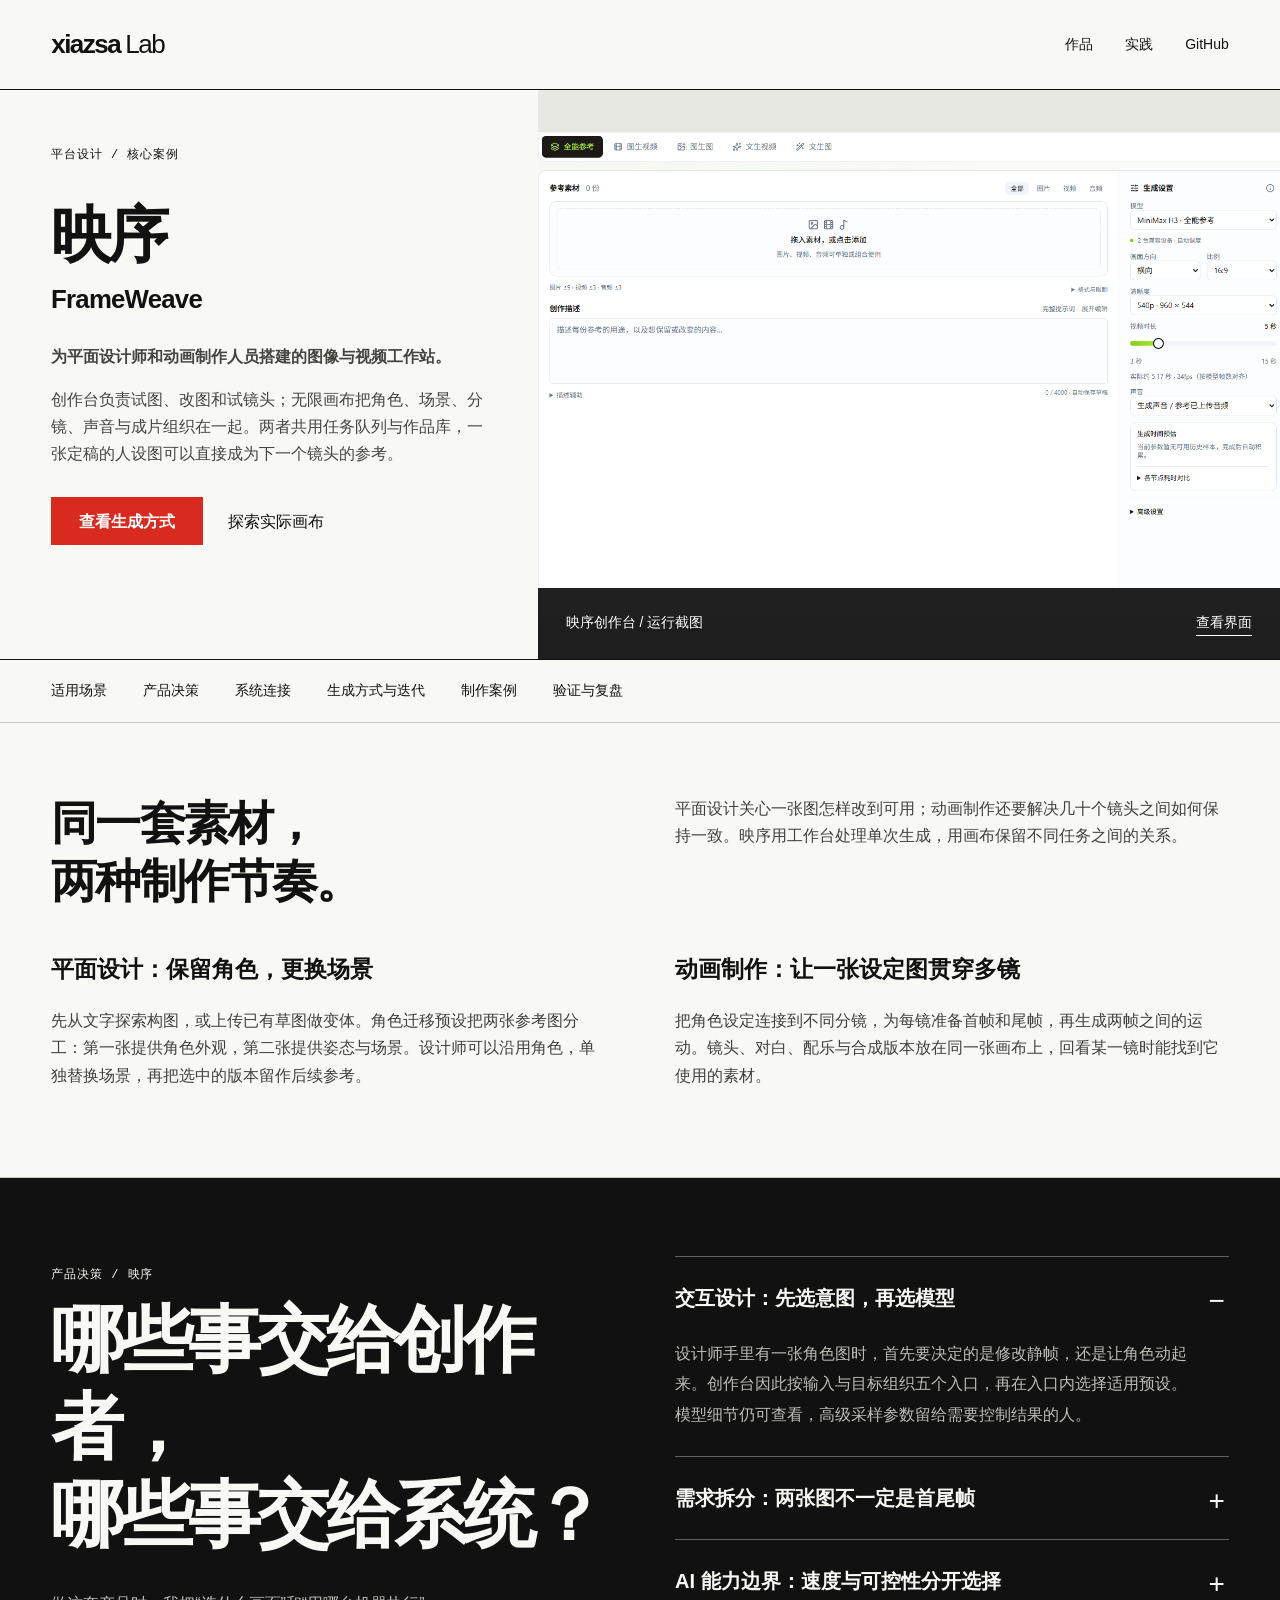
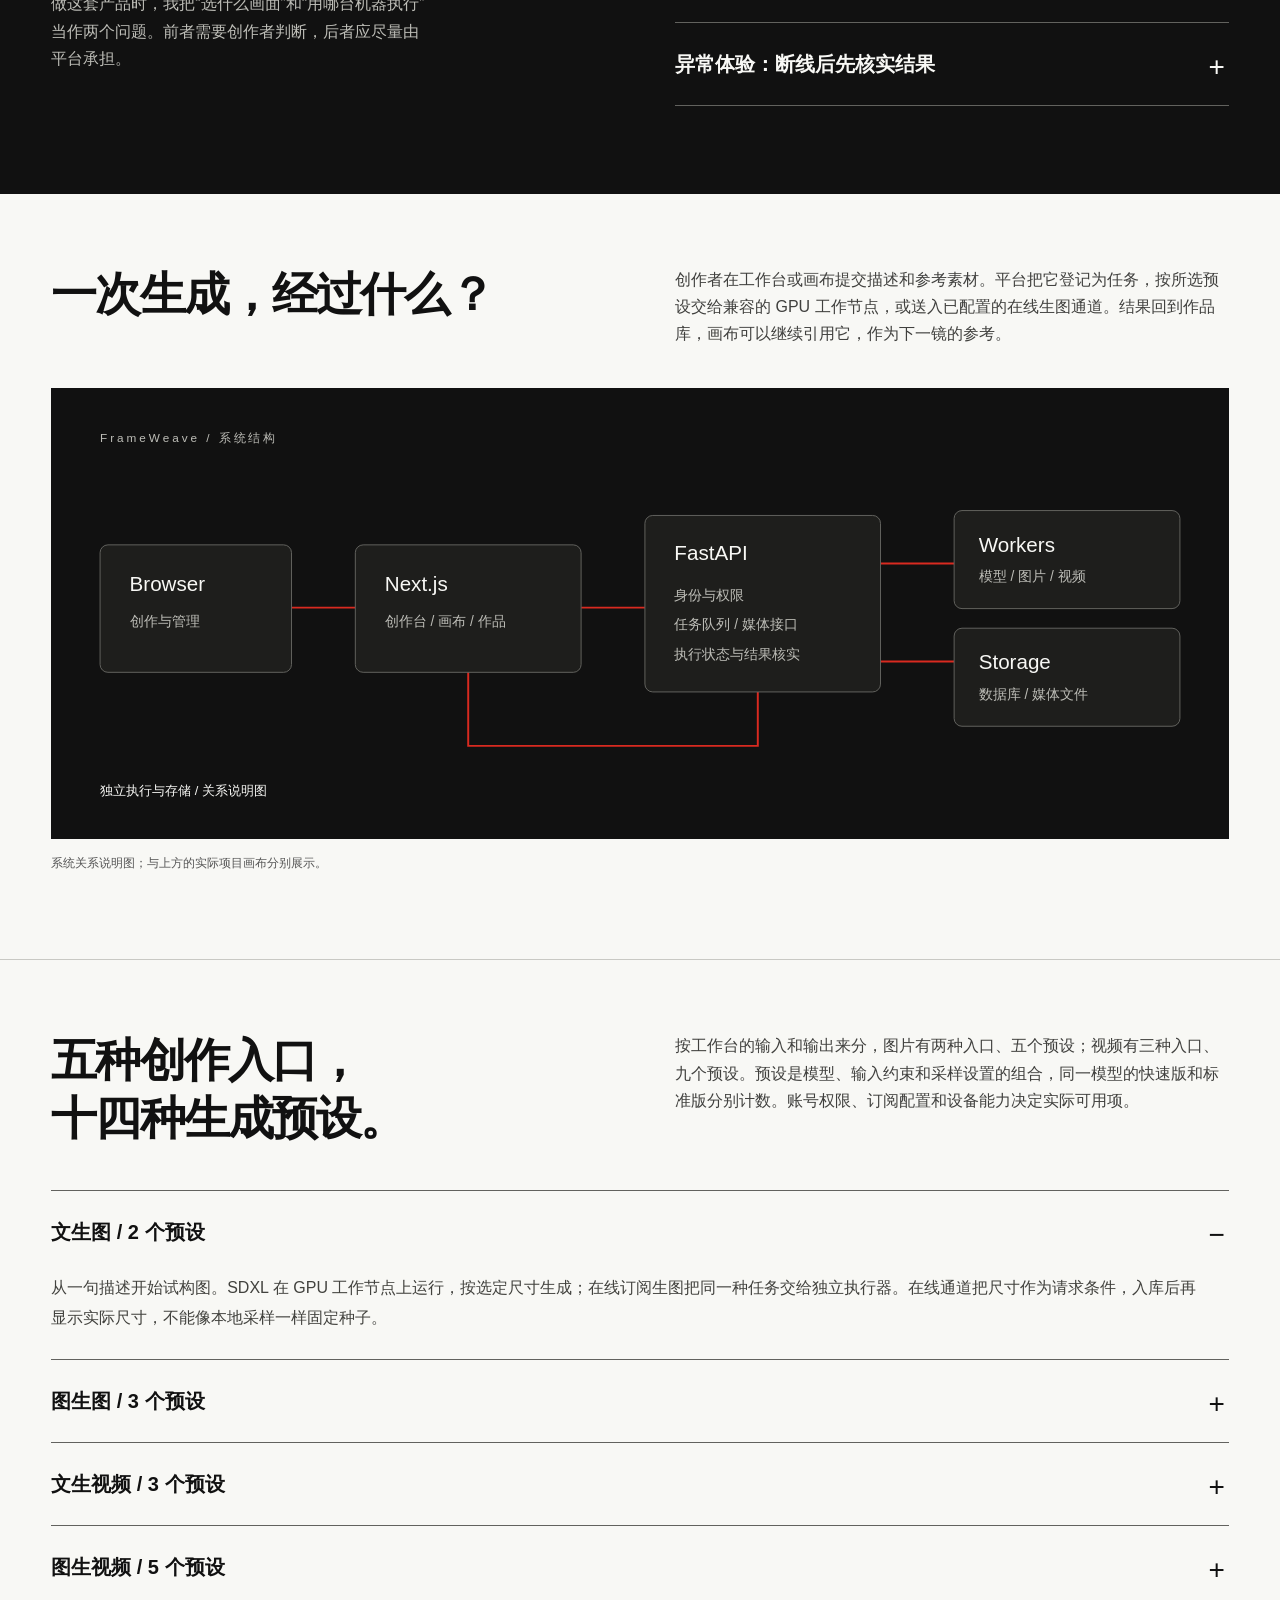
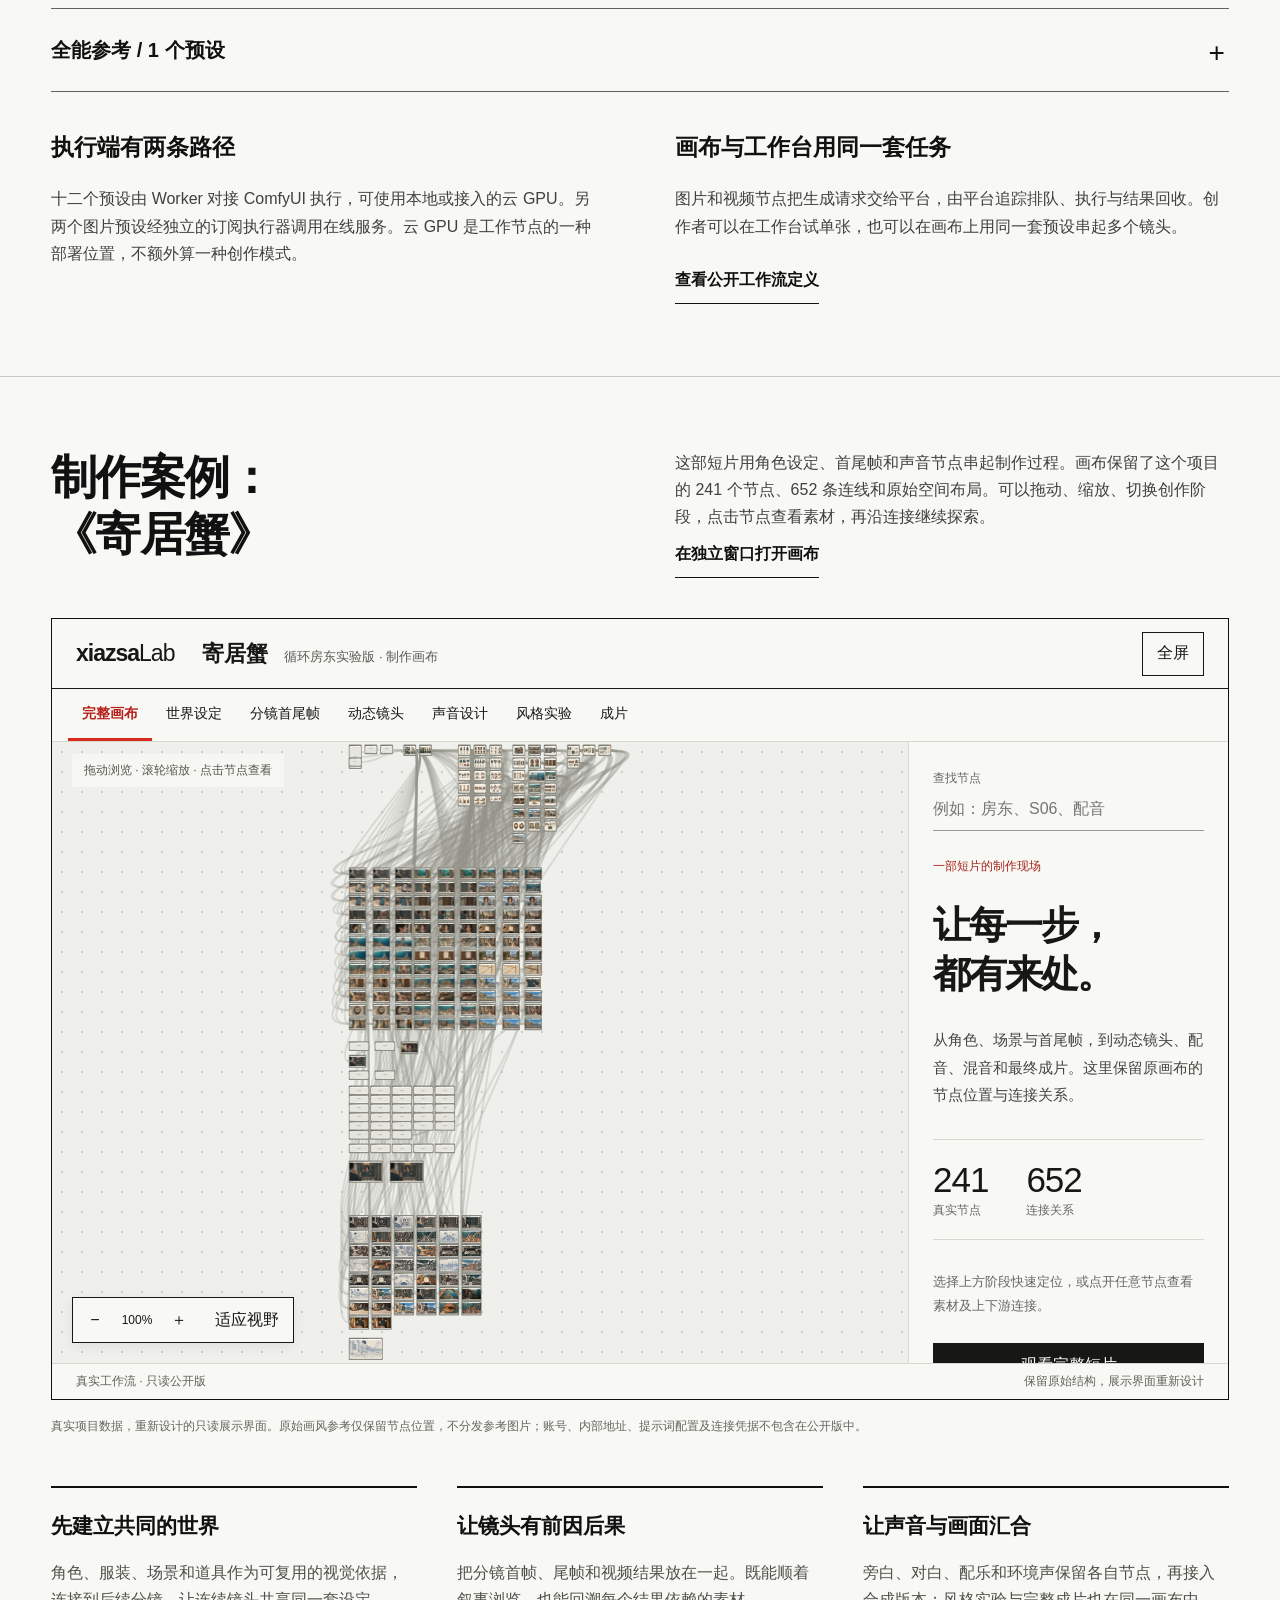
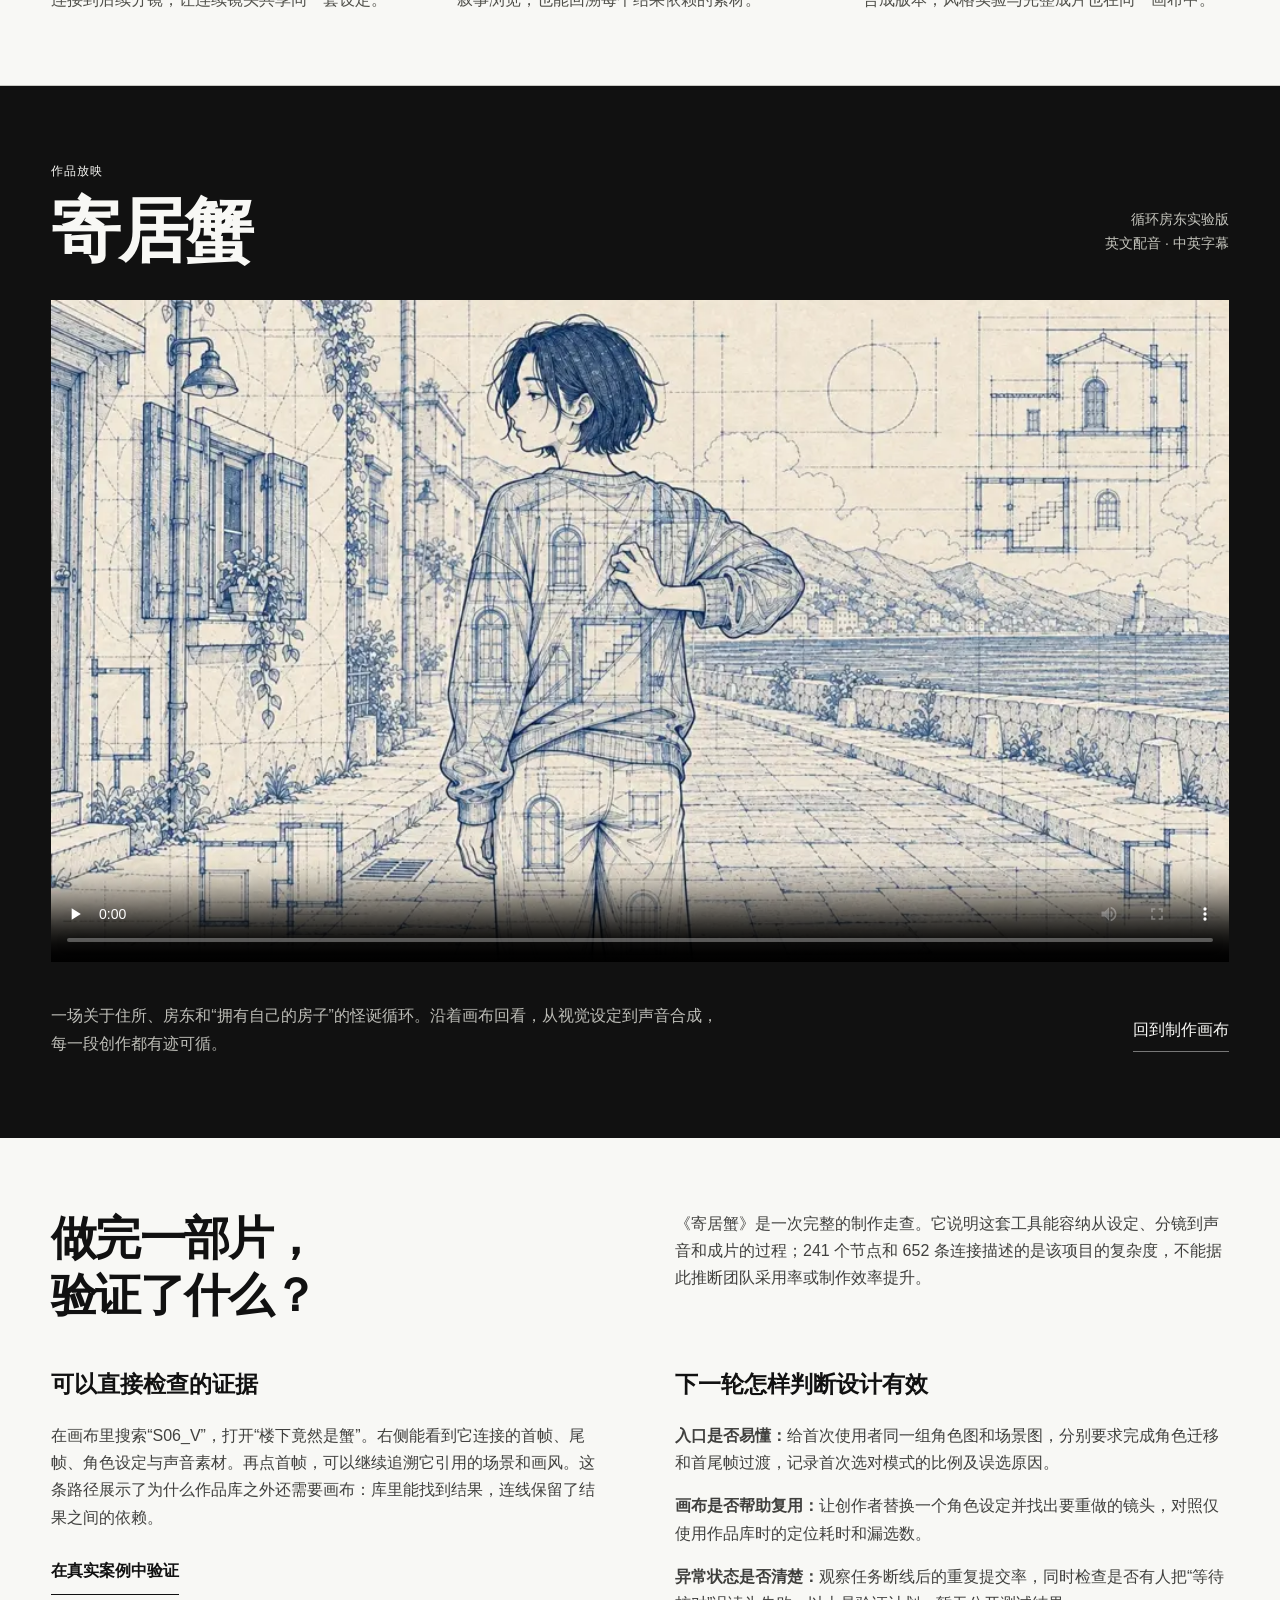
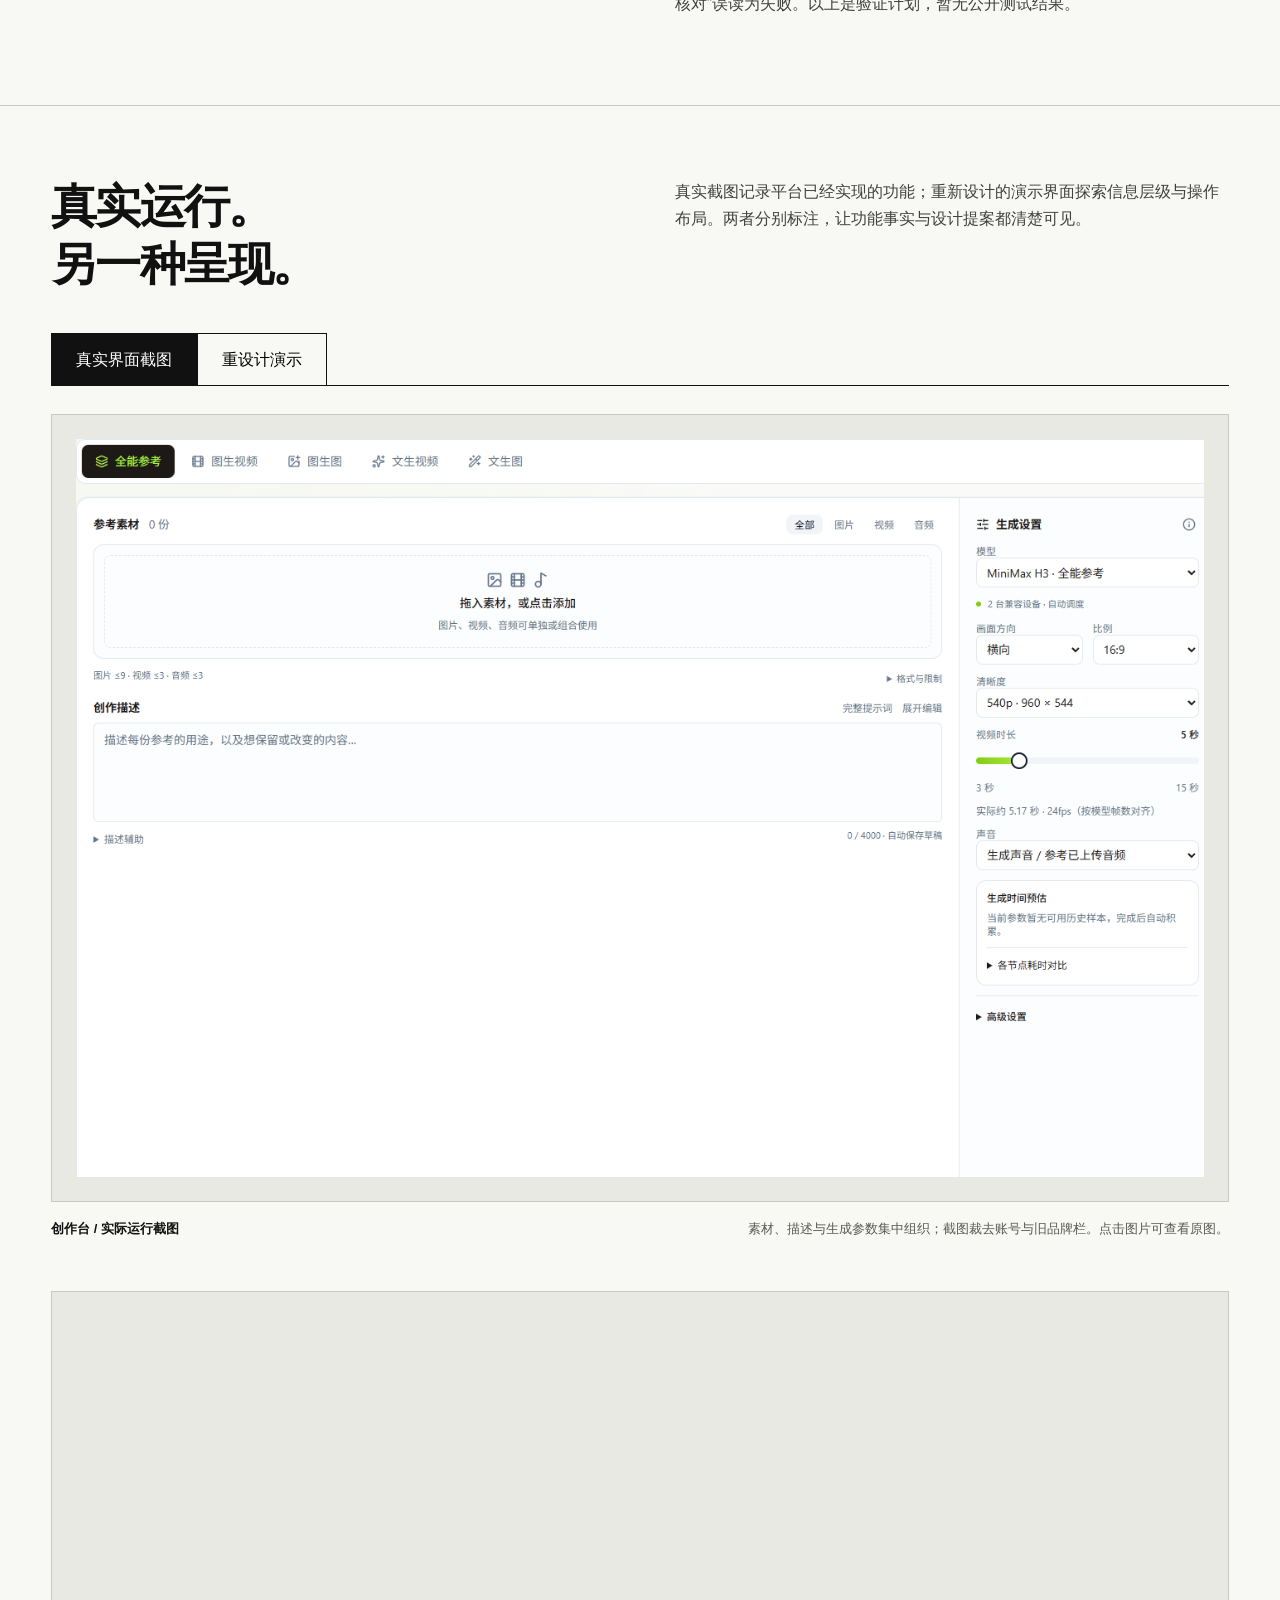
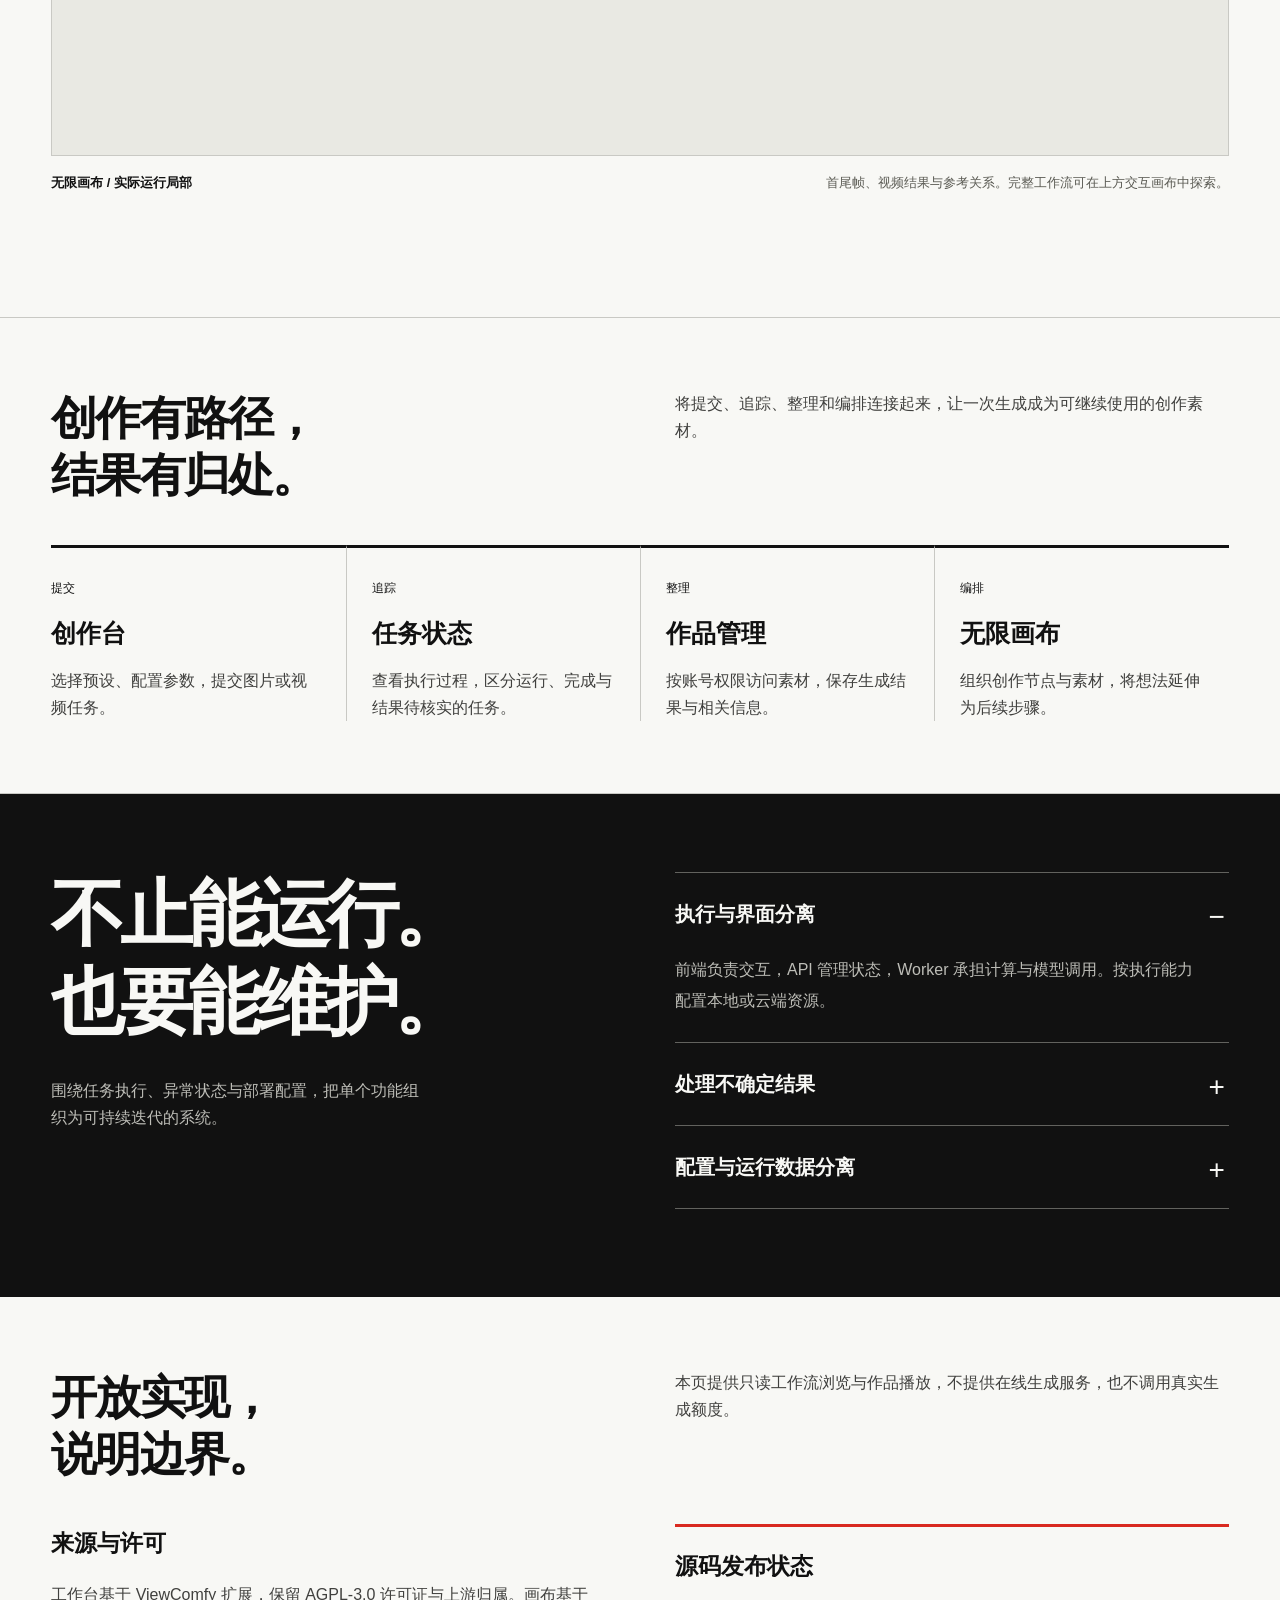
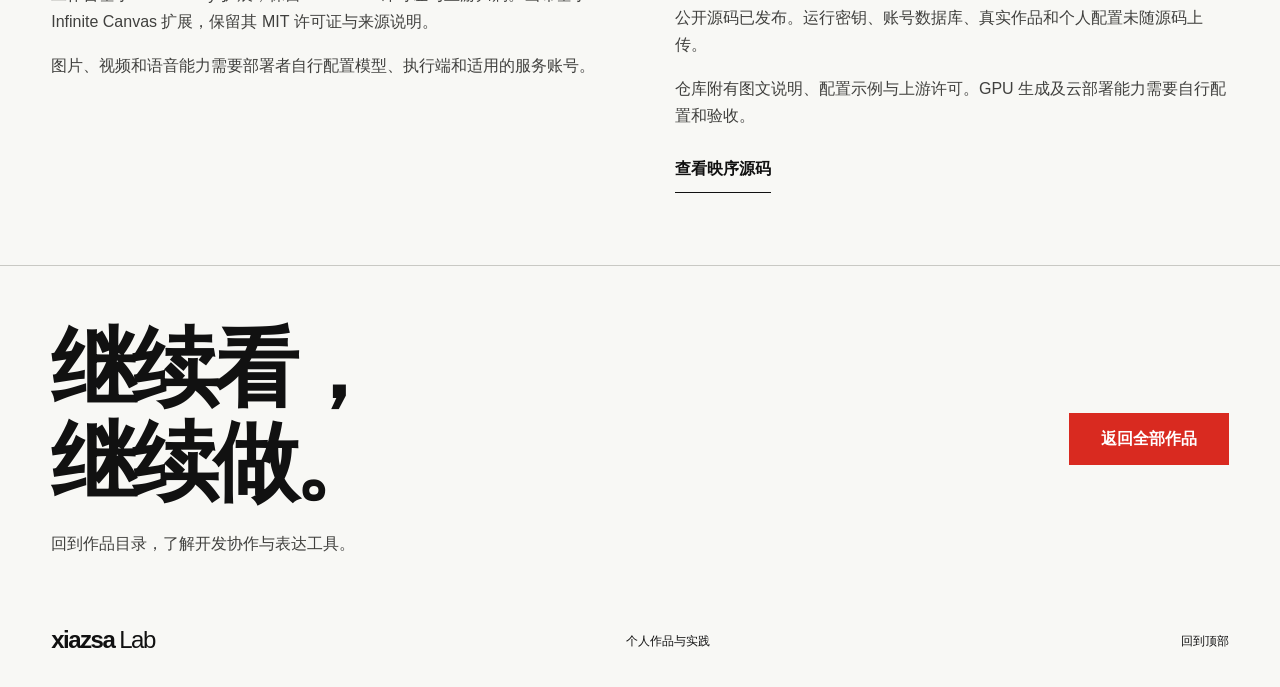
==== commit f79b489e: "Keep public introduction focused on the projects" ====
--- a/frameweave.html
+++ b/frameweave.html
@@ -1,7 +1,7 @@
 <!doctype html><html lang="zh-CN"><head><meta charset="utf-8"><meta name="viewport" content="width=device-width,initial-scale=1"><title>映序 FrameWeave — xiazsa Lab</title><meta name="description" content="映序 FrameWeave：连接工作台、画布、任务队列与 Worker 的 AIGC 创作平台。"><meta name="theme-color" content="#111111"><link rel="icon" href="assets/mark.svg"><link rel="stylesheet" href="style.css"><link rel="canonical" href="https://xiazongchi.fun/frameweave.html"><meta property="og:url" content="https://xiazongchi.fun/frameweave.html"></head><body id="top"><a class="skip" href="#main">跳到项目正文</a><header><a class="brand" href="index.html" aria-label="xiazsa Lab 首页">xiazsa<span>Lab</span></a><nav aria-label="主导航"><a href="index.html#projects">作品</a><a href="index.html#practice">实践</a><a class="optional" href="https://github.com/xiazsa">GitHub</a></nav></header><main id="main">
-<section class="feature-hero"><div class="feature-intro"><p class="micro">AI 产品经理作品集 / 核心案例</p><h1>映序<span style="display:block;font-size:.42em;letter-spacing:-.03em;margin-top:12px">FrameWeave</span></h1><p><strong>为平面设计师和动画制作人员搭建的图像与视频工作站。</strong></p><p>创作台负责试图、改图和试镜头；无限画布把角色、场景、分镜、声音与成片组织在一起。两者共用任务队列与作品库，一张定稿的人设图可以直接成为下一个镜头的参考。</p><div class="feature-links"><a class="cta" href="#routes">查看生成方式</a><a href="#workflow">探索实际画布</a></div></div><a class="hero-still" href="#interface"><img src="assets/screens/frameweave-real.png" style="object-fit:contain;background:#e8e8e2" alt="映序实际创作台：左侧输入参考素材与描述，右侧选择模型及输出规格"><span>映序创作台 / 运行截图 <b>查看界面</b></span></a></section>
+<section class="feature-hero"><div class="feature-intro"><p class="micro">平台设计 / 核心案例</p><h1>映序<span style="display:block;font-size:.42em;letter-spacing:-.03em;margin-top:12px">FrameWeave</span></h1><p><strong>为平面设计师和动画制作人员搭建的图像与视频工作站。</strong></p><p>创作台负责试图、改图和试镜头；无限画布把角色、场景、分镜、声音与成片组织在一起。两者共用任务队列与作品库，一张定稿的人设图可以直接成为下一个镜头的参考。</p><div class="feature-links"><a class="cta" href="#routes">查看生成方式</a><a href="#workflow">探索实际画布</a></div></div><a class="hero-still" href="#interface"><img src="assets/screens/frameweave-real.png" style="object-fit:contain;background:#e8e8e2" alt="映序实际创作台：左侧输入参考素材与描述，右侧选择模型及输出规格"><span>映序创作台 / 运行截图 <b>查看界面</b></span></a></section>
 <nav class="case-anchor" aria-label="案例章节"><a href="#users">适用场景</a><a href="#decisions">产品决策</a><a href="#architecture">系统连接</a><a href="#routes">生成方式与迭代</a><a href="#workflow">制作案例</a><a href="#evaluation">验证与复盘</a></nav>
-<section class="case-section" id="users"><div class="case-heading"><h2>同一套素材，<br>两种制作节奏。</h2><p>平面设计关心一张图怎样改到可用；动画制作还要解决几十个镜头之间如何保持一致。映序用工作台处理单次生成，用画布保留不同任务之间的关系。</p></div><div class="scope"><article><h3>平面设计：保留角色，更换场景</h3><p>先从文字探索构图，或上传已有草图做变体。角色迁移预设把两张参考图分工：第一张提供角色外观，第二张提供姿态与场景。设计师可以沿用角色，单独替换场景，再把选中的版本留作后续参考。</p></article><article><h3>动画制作：让一张设定图贯穿多镜</h3><p>把角色设定连接到不同分镜，为每镜准备首帧和尾帧，再生成两帧之间的运动。镜头、对白、配乐与合成版本放在同一张画布上，回看某一镜时能找到它使用的素材。</p></article></div></section><section class="practice" id="decisions"><div><p class="micro">产品决策 / 映序</p><h2>哪些事交给创作者，<br>哪些事交给系统？</h2><p class="intro">做这套产品时，我把“选什么画面”和“用哪台机器执行”当作两个问题。前者需要创作者判断，后者应尽量由平台承担。</p></div><div class="practice-list"><details open><summary>交互设计：先选意图，再选模型</summary><p>设计师手里有一张角色图时，首先要决定的是修改静帧，还是让角色动起来。创作台因此按输入与目标组织五个入口，再在入口内选择适用预设。模型细节仍可查看，高级采样参数留给需要控制结果的人。</p></details><details><summary>需求拆分：两张图不一定是首尾帧</summary><p>同样上传两张图，平面设计可能是“人物取自图一，姿态取自图二”，动画制作可能是“从图一运动到图二”。如果只提供通用上传框，系统无法表达这层差别。角色迁移、普通参考与首尾帧因此分别说明每张图的作用，提交前按模式校验数量。</p></details><details><summary>AI 能力边界：速度与可控性分开选择</summary><p>动作方向还没确定时，可以用加速预设试镜；需要对照参考图细调时，可切到标准采样。平台保留两条路径，并展示步数、实际输出尺寸和帧数对齐后的时长。这里的选择是让人判断这个镜头值得花多少计算资源，不能把更多采样步数等同于一定更好的画面。</p></details><details><summary>异常体验：断线后先核实结果</summary><p>生成任务提交后，即使页面失去连接，后台也可能仍在计算。把不确定结果单列为“等待核对”，让用户区分确实失败与尚未回收；自动重试虽然少一次操作，却可能重复消耗 GPU 时间或订阅额度。</p></details></div></section><section class="case-section" id="architecture"><div class="case-heading"><h2>一次生成，经过什么？</h2><p>创作者在工作台或画布提交描述和参考素材。平台把它登记为任务，按所选预设交给兼容的 GPU 工作节点，或送入已配置的在线生图通道。结果回到作品库，画布可以继续引用它，作为下一镜的参考。</p></div><figure class="architecture"><img src="assets/architecture.svg" width="1200" height="460" alt="浏览器与工作台连接 FastAPI；API 管理身份和任务，独立 Worker 执行生成，数据库与文件保存状态和结果。"><div class="architecture-mobile"><strong>浏览器与工作台</strong><span>创作交互</span><strong>FastAPI</strong><span>身份权限、任务状态与媒体接口</span><strong>Worker</strong><span>独立执行生成任务</span><strong>数据库与文件存储</strong><span>保存状态、素材与结果</span></div><figcaption>系统关系说明图；与上方的实际项目画布分别展示。</figcaption></figure></section><section class="case-section" id="routes"><div class="case-heading"><h2>五种创作入口，<br>十四种生成预设。</h2><p>按工作台的输入和输出来分，图片有两种入口、五个预设；视频有三种入口、九个预设。预设是模型、输入约束和采样设置的组合，同一模型的快速版和标准版分别计数。账号权限、订阅配置和设备能力决定实际可用项。</p></div><div class="practice-list route-list"><details open><summary>文生图 / 2 个预设</summary><p style="color:#42423e">从一句描述开始试构图。SDXL 在 GPU 工作节点上运行，按选定尺寸生成；新增的在线订阅生图把同一种任务交给独立执行器。在线通道把尺寸作为请求条件，入库后再显示实际尺寸，不能像本地采样一样固定种子。</p></details><details ><summary>图生图 / 3 个预设</summary><p style="color:#42423e">SDXL 单图再创作以变化幅度控制保留多少原图结构。Qwen Image Edit 把角色迁移单列为双图流程，也可给最多三张图指定不同用途；在线订阅编辑支持一至五张参考图。这样，改一张草图和把同一角色放进新场景有了不同的输入约定。</p></details><details ><summary>文生视频 / 3 个预设</summary><p style="color:#42423e">Wan 2.2 5B 从文字生成无声镜头。H3 增加音画联合生成，并保留两种采样选择：Turbo 版用 6 步试动作，标准版默认 20 步，用较长的生成时间换取另一版结果供比较。</p></details><details ><summary>图生视频 / 5 个预设</summary><p style="color:#42423e">Wan 5B 用一张首帧驱动镜头；Wan 14B 将采样分成高、低噪声两段，并提供标准与 LightX2V 四步加速两版。H3 又提供 Turbo 与标准版。标准版进一步区分普通参考、多图参考与首尾帧：参考图约束角色和风格，首尾帧则明确镜头从哪里开始、在哪里结束。</p></details><details ><summary>全能参考 / 1 个预设</summary><p style="color:#42423e">当一张首帧不足以说明动作或声音，H3 全能参考允许图片、视频和音频组合输入，分别描述角色、镜头运动和声音。它把高分辨率和长时长任务交给符合显存条件的节点；帧数按模型要求对齐，界面显示实际预计时长。</p></details></div><div class="scope" style="margin-top:36px"><article><h3>执行端有两条路径</h3><p>十二个预设由 Worker 对接 ComfyUI 执行，可使用本地或接入的云 GPU。另两个图片预设经独立的订阅执行器调用在线服务。云 GPU 是工作节点的一种部署位置，不额外算一种创作模式。</p></article><article><h3>画布与工作台用同一套任务</h3><p>图片和视频节点把生成请求交给平台，由平台追踪排队、执行与结果回收。创作者可以在工作台试单张，也可以在画布上用同一套预设串起多个镜头。</p><a class="project-link" href="https://github.com/xiazsa/frameweave/blob/main/server/workflows.py">查看公开工作流定义</a></article></div></section><section class="case-section workflow-section" id="workflow"><div class="case-heading"><h2>制作案例：<br>《寄居蟹》</h2><div><p>这部短片用角色设定、首尾帧和声音节点串起制作过程。画布保留了这个项目的 241 个节点、652 条连线和原始空间布局。可以拖动、缩放、切换创作阶段，点击节点查看素材，再沿连接继续探索。</p><a class="project-link" href="workflow.html" target="_blank" rel="noopener">在独立窗口打开画布</a></div></div><div class="canvas-embed"><iframe src="workflow.html" title="寄居蟹完整制作工作流，可缩放、拖动及浏览节点" loading="lazy" allow="fullscreen" allowfullscreen></iframe></div><p class="media-caption">真实项目数据，重新设计的只读展示界面。原始画风参考仅保留节点位置，不分发参考图片；账号、内部地址、提示词配置及连接凭据不包含在公开版中。</p><div class="workflow-story"><article><h3>先建立共同的世界</h3><p>角色、服装、场景和道具作为可复用的视觉依据，连接到后续分镜，让连续镜头共享同一套设定。</p></article><article><h3>让镜头有前因后果</h3><p>把分镜首帧、尾帧和视频结果放在一起。既能顺着叙事浏览，也能回溯每个结果依赖的素材。</p></article><article><h3>让声音与画面汇合</h3><p>旁白、对白、配乐和环境声保留各自节点，再接入合成版本；风格实验与完整成片也在同一画布中。</p></article></div></section>
+<section class="case-section" id="users"><div class="case-heading"><h2>同一套素材，<br>两种制作节奏。</h2><p>平面设计关心一张图怎样改到可用；动画制作还要解决几十个镜头之间如何保持一致。映序用工作台处理单次生成，用画布保留不同任务之间的关系。</p></div><div class="scope"><article><h3>平面设计：保留角色，更换场景</h3><p>先从文字探索构图，或上传已有草图做变体。角色迁移预设把两张参考图分工：第一张提供角色外观，第二张提供姿态与场景。设计师可以沿用角色，单独替换场景，再把选中的版本留作后续参考。</p></article><article><h3>动画制作：让一张设定图贯穿多镜</h3><p>把角色设定连接到不同分镜，为每镜准备首帧和尾帧，再生成两帧之间的运动。镜头、对白、配乐与合成版本放在同一张画布上，回看某一镜时能找到它使用的素材。</p></article></div></section><section class="practice" id="decisions"><div><p class="micro">产品决策 / 映序</p><h2>哪些事交给创作者，<br>哪些事交给系统？</h2><p class="intro">做这套产品时，我把“选什么画面”和“用哪台机器执行”当作两个问题。前者需要创作者判断，后者应尽量由平台承担。</p></div><div class="practice-list"><details open><summary>交互设计：先选意图，再选模型</summary><p>设计师手里有一张角色图时，首先要决定的是修改静帧，还是让角色动起来。创作台因此按输入与目标组织五个入口，再在入口内选择适用预设。模型细节仍可查看，高级采样参数留给需要控制结果的人。</p></details><details><summary>需求拆分：两张图不一定是首尾帧</summary><p>同样上传两张图，平面设计可能是“人物取自图一，姿态取自图二”，动画制作可能是“从图一运动到图二”。如果只提供通用上传框，系统无法表达这层差别。角色迁移、普通参考与首尾帧因此分别说明每张图的作用，提交前按模式校验数量。</p></details><details><summary>AI 能力边界：速度与可控性分开选择</summary><p>动作方向还没确定时，可以用加速预设试镜；需要对照参考图细调时，可切到标准采样。平台保留两条路径，并展示步数、实际输出尺寸和帧数对齐后的时长。这里的选择是让人判断这个镜头值得花多少计算资源，不能把更多采样步数等同于一定更好的画面。</p></details><details><summary>异常体验：断线后先核实结果</summary><p>生成任务提交后，即使页面失去连接，后台也可能仍在计算。把不确定结果单列为“等待核对”，让用户区分确实失败与尚未回收；自动重试虽然少一次操作，却可能重复消耗 GPU 时间或订阅额度。</p></details></div></section><section class="case-section" id="architecture"><div class="case-heading"><h2>一次生成，经过什么？</h2><p>创作者在工作台或画布提交描述和参考素材。平台把它登记为任务，按所选预设交给兼容的 GPU 工作节点，或送入已配置的在线生图通道。结果回到作品库，画布可以继续引用它，作为下一镜的参考。</p></div><figure class="architecture"><img src="assets/architecture.svg" width="1200" height="460" alt="浏览器与工作台连接 FastAPI；API 管理身份和任务，独立 Worker 执行生成，数据库与文件保存状态和结果。"><div class="architecture-mobile"><strong>浏览器与工作台</strong><span>创作交互</span><strong>FastAPI</strong><span>身份权限、任务状态与媒体接口</span><strong>Worker</strong><span>独立执行生成任务</span><strong>数据库与文件存储</strong><span>保存状态、素材与结果</span></div><figcaption>系统关系说明图；与上方的实际项目画布分别展示。</figcaption></figure></section><section class="case-section" id="routes"><div class="case-heading"><h2>五种创作入口，<br>十四种生成预设。</h2><p>按工作台的输入和输出来分，图片有两种入口、五个预设；视频有三种入口、九个预设。预设是模型、输入约束和采样设置的组合，同一模型的快速版和标准版分别计数。账号权限、订阅配置和设备能力决定实际可用项。</p></div><div class="practice-list route-list"><details open><summary>文生图 / 2 个预设</summary><p style="color:#42423e">从一句描述开始试构图。SDXL 在 GPU 工作节点上运行，按选定尺寸生成；在线订阅生图把同一种任务交给独立执行器。在线通道把尺寸作为请求条件，入库后再显示实际尺寸，不能像本地采样一样固定种子。</p></details><details ><summary>图生图 / 3 个预设</summary><p style="color:#42423e">SDXL 单图再创作以变化幅度控制保留多少原图结构。Qwen Image Edit 把角色迁移单列为双图流程，也可给最多三张图指定不同用途；在线订阅编辑支持一至五张参考图。这样，改一张草图和把同一角色放进新场景有了不同的输入约定。</p></details><details ><summary>文生视频 / 3 个预设</summary><p style="color:#42423e">Wan 2.2 5B 从文字生成无声镜头。H3 支持音画联合生成，并保留两种采样选择：Turbo 版用 6 步试动作，标准版默认 20 步，用较长的生成时间换取另一版结果供比较。</p></details><details ><summary>图生视频 / 5 个预设</summary><p style="color:#42423e">Wan 5B 用一张首帧驱动镜头；Wan 14B 将采样分成高、低噪声两段，并提供标准与 LightX2V 四步加速两版。H3 提供 Turbo 与标准版。标准版区分普通参考、多图参考与首尾帧：参考图约束角色和风格，首尾帧则明确镜头从哪里开始、在哪里结束。</p></details><details ><summary>全能参考 / 1 个预设</summary><p style="color:#42423e">当一张首帧不足以说明动作或声音，H3 全能参考允许图片、视频和音频组合输入，分别描述角色、镜头运动和声音。它把高分辨率和长时长任务交给符合显存条件的节点；帧数按模型要求对齐，界面显示实际预计时长。</p></details></div><div class="scope" style="margin-top:36px"><article><h3>执行端有两条路径</h3><p>十二个预设由 Worker 对接 ComfyUI 执行，可使用本地或接入的云 GPU。另两个图片预设经独立的订阅执行器调用在线服务。云 GPU 是工作节点的一种部署位置，不额外算一种创作模式。</p></article><article><h3>画布与工作台用同一套任务</h3><p>图片和视频节点把生成请求交给平台，由平台追踪排队、执行与结果回收。创作者可以在工作台试单张，也可以在画布上用同一套预设串起多个镜头。</p><a class="project-link" href="https://github.com/xiazsa/frameweave/blob/main/server/workflows.py">查看公开工作流定义</a></article></div></section><section class="case-section workflow-section" id="workflow"><div class="case-heading"><h2>制作案例：<br>《寄居蟹》</h2><div><p>这部短片用角色设定、首尾帧和声音节点串起制作过程。画布保留了这个项目的 241 个节点、652 条连线和原始空间布局。可以拖动、缩放、切换创作阶段，点击节点查看素材，再沿连接继续探索。</p><a class="project-link" href="workflow.html" target="_blank" rel="noopener">在独立窗口打开画布</a></div></div><div class="canvas-embed"><iframe src="workflow.html" title="寄居蟹完整制作工作流，可缩放、拖动及浏览节点" loading="lazy" allow="fullscreen" allowfullscreen></iframe></div><p class="media-caption">真实项目数据，重新设计的只读展示界面。原始画风参考仅保留节点位置，不分发参考图片；账号、内部地址、提示词配置及连接凭据不包含在公开版中。</p><div class="workflow-story"><article><h3>先建立共同的世界</h3><p>角色、服装、场景和道具作为可复用的视觉依据，连接到后续分镜，让连续镜头共享同一套设定。</p></article><article><h3>让镜头有前因后果</h3><p>把分镜首帧、尾帧和视频结果放在一起。既能顺着叙事浏览，也能回溯每个结果依赖的素材。</p></article><article><h3>让声音与画面汇合</h3><p>旁白、对白、配乐和环境声保留各自节点，再接入合成版本；风格实验与完整成片也在同一画布中。</p></article></div></section>
 <section class="film-section" id="film"><div class="film-heading"><div><p class="micro">作品放映</p><h2>寄居蟹</h2></div><p>循环房东实验版<br>英文配音 · 中英字幕</p></div><video class="feature-film" controls playsinline preload="none" poster="assets/workflow/240.webp"><source src="assets/workflow/240.mp4" type="video/mp4">你的浏览器不支持内嵌视频，请<a href="assets/workflow/240.mp4">打开短片</a>。</video><div class="film-bottom"><p>一场关于住所、房东和“拥有自己的房子”的怪诞循环。沿着画布回看，从视觉设定到声音合成，每一段创作都有迹可循。</p><a href="#workflow">回到制作画布</a></div></section>
 <section class="case-section" id="evaluation"><div class="case-heading"><h2>做完一部片，<br>验证了什么？</h2><p>《寄居蟹》是一次完整的制作走查。它说明这套工具能容纳从设定、分镜到声音和成片的过程；241 个节点和 652 条连接描述的是该项目的复杂度，不能据此推断团队采用率或制作效率提升。</p></div><div class="scope"><article><h3>可以直接检查的证据</h3><p>在画布里搜索“S06_V”，打开“楼下竟然是蟹”。右侧能看到它连接的首帧、尾帧、角色设定与声音素材。再点首帧，可以继续追溯它引用的场景和画风。这条路径展示了为什么作品库之外还需要画布：库里能找到结果，连线保留了结果之间的依赖。</p><a class="project-link" href="workflow.html">在真实案例中验证</a></article><article><h3>下一轮怎样判断设计有效</h3><p><strong>入口是否易懂：</strong>给首次使用者同一组角色图和场景图，分别要求完成角色迁移和首尾帧过渡，记录首次选对模式的比例及误选原因。</p><p><strong>画布是否帮助复用：</strong>让创作者替换一个角色设定并找出要重做的镜头，对照仅使用作品库时的定位耗时和漏选数。</p><p><strong>异常状态是否清楚：</strong>观察任务断线后的重复提交率，同时检查是否有人把“等待核对”误读为失败。以上是验证计划，暂无公开测试结果。</p></article></div></section><section class="case-section" id="interface"><div class="case-heading"><h2>真实运行。<br>另一种呈现。</h2><p>真实截图记录平台已经实现的功能；重新设计的演示界面探索信息层级与操作布局。两者分别标注，让功能事实与设计提案都清楚可见。</p></div><div class="view-switch" role="group" aria-label="选择界面视图"><button data-view="real" aria-pressed="true">真实界面截图</button><button data-view="design" aria-pressed="false">重设计演示</button></div><div id="view-real"><figure class="screen-figure"><a href="assets/screens/frameweave-real.png" target="_blank" rel="noopener"><img src="assets/screens/frameweave-real.png" width="1361" height="890" loading="lazy" alt="真实创作台截图：全能参考素材区、创作描述、模型、比例、清晰度、时长和声音设置"></a><figcaption><strong>创作台 / 实际运行截图</strong><span>素材、描述与生成参数集中组织；截图裁去账号与旧品牌栏。点击图片可查看原图。</span></figcaption></figure><figure class="screen-figure"><a href="assets/screens/canvas-real.png" target="_blank" rel="noopener"><img src="assets/screens/canvas-real.png" width="2120" height="780" loading="lazy" alt="真实工作流局部：分镜图片、视频节点和参考连接"></a><figcaption><strong>无限画布 / 实际运行局部</strong><span>首尾帧、视频结果与参考关系。完整工作流可在上方交互画布中探索。</span></figcaption></figure></div><div id="view-design" hidden><div class="concept-ui"><div class="concept-header"><strong>映序 FrameWeave</strong><span>界面设计演示 · 示例数据</span></div><div class="concept-body"><aside><strong>创作空间</strong><span class="active">创作台</span><span>任务队列</span><span>素材归档</span><span>无限画布</span></aside><div class="concept-main"><div class="concept-top"><div><small>新的创作</small><h3>从一个画面开始。</h3></div><span>图生视频</span></div><div class="concept-work"><div class="concept-reference"><div class="sample-frame"><span>参考帧</span><i></i><b>光穿过窗。<br>时间缓慢流动。</b></div><p>示例构图 · 不使用私人素材</p></div><div class="concept-settings"><label>创作描述<textarea aria-label="演示创作描述">固定机位，午后光线缓慢掠过室内，保持画面稳定。</textarea></label><div class="concept-params"><div><small>画面比例</small><strong>16:9</strong></div><div><small>时长</small><strong>5 秒</strong></div><div><small>清晰度</small><strong>540p</strong></div><div><small>声音</small><strong>静音</strong></div></div><button id="demo-submit">预览任务状态</button><p id="demo-status" aria-live="polite">演示交互，不调用生成服务。</p></div></div></div></div></div><p class="media-caption">重设计提案：以黑白层级、连续工作区和更清晰的参数分组，延续作品集的视觉语言。此处不是生产平台截图。</p></div></section>
 
